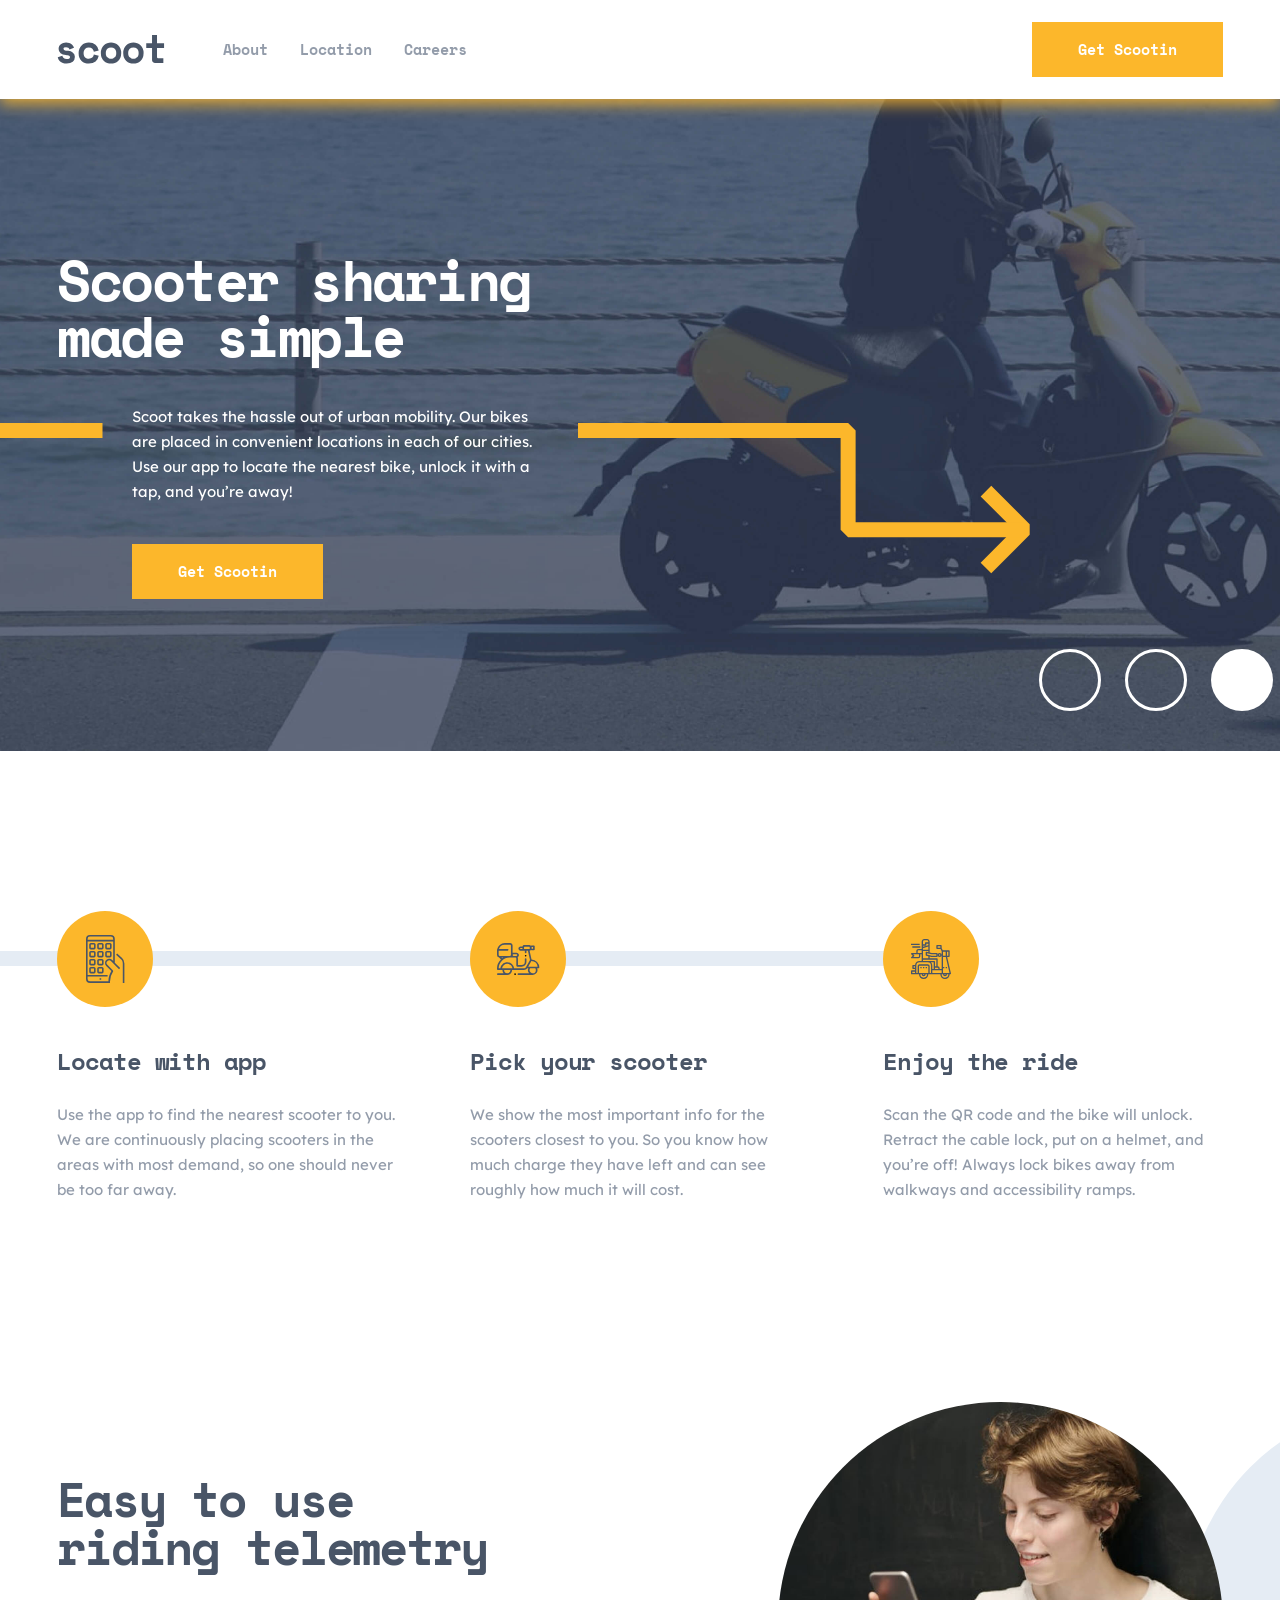
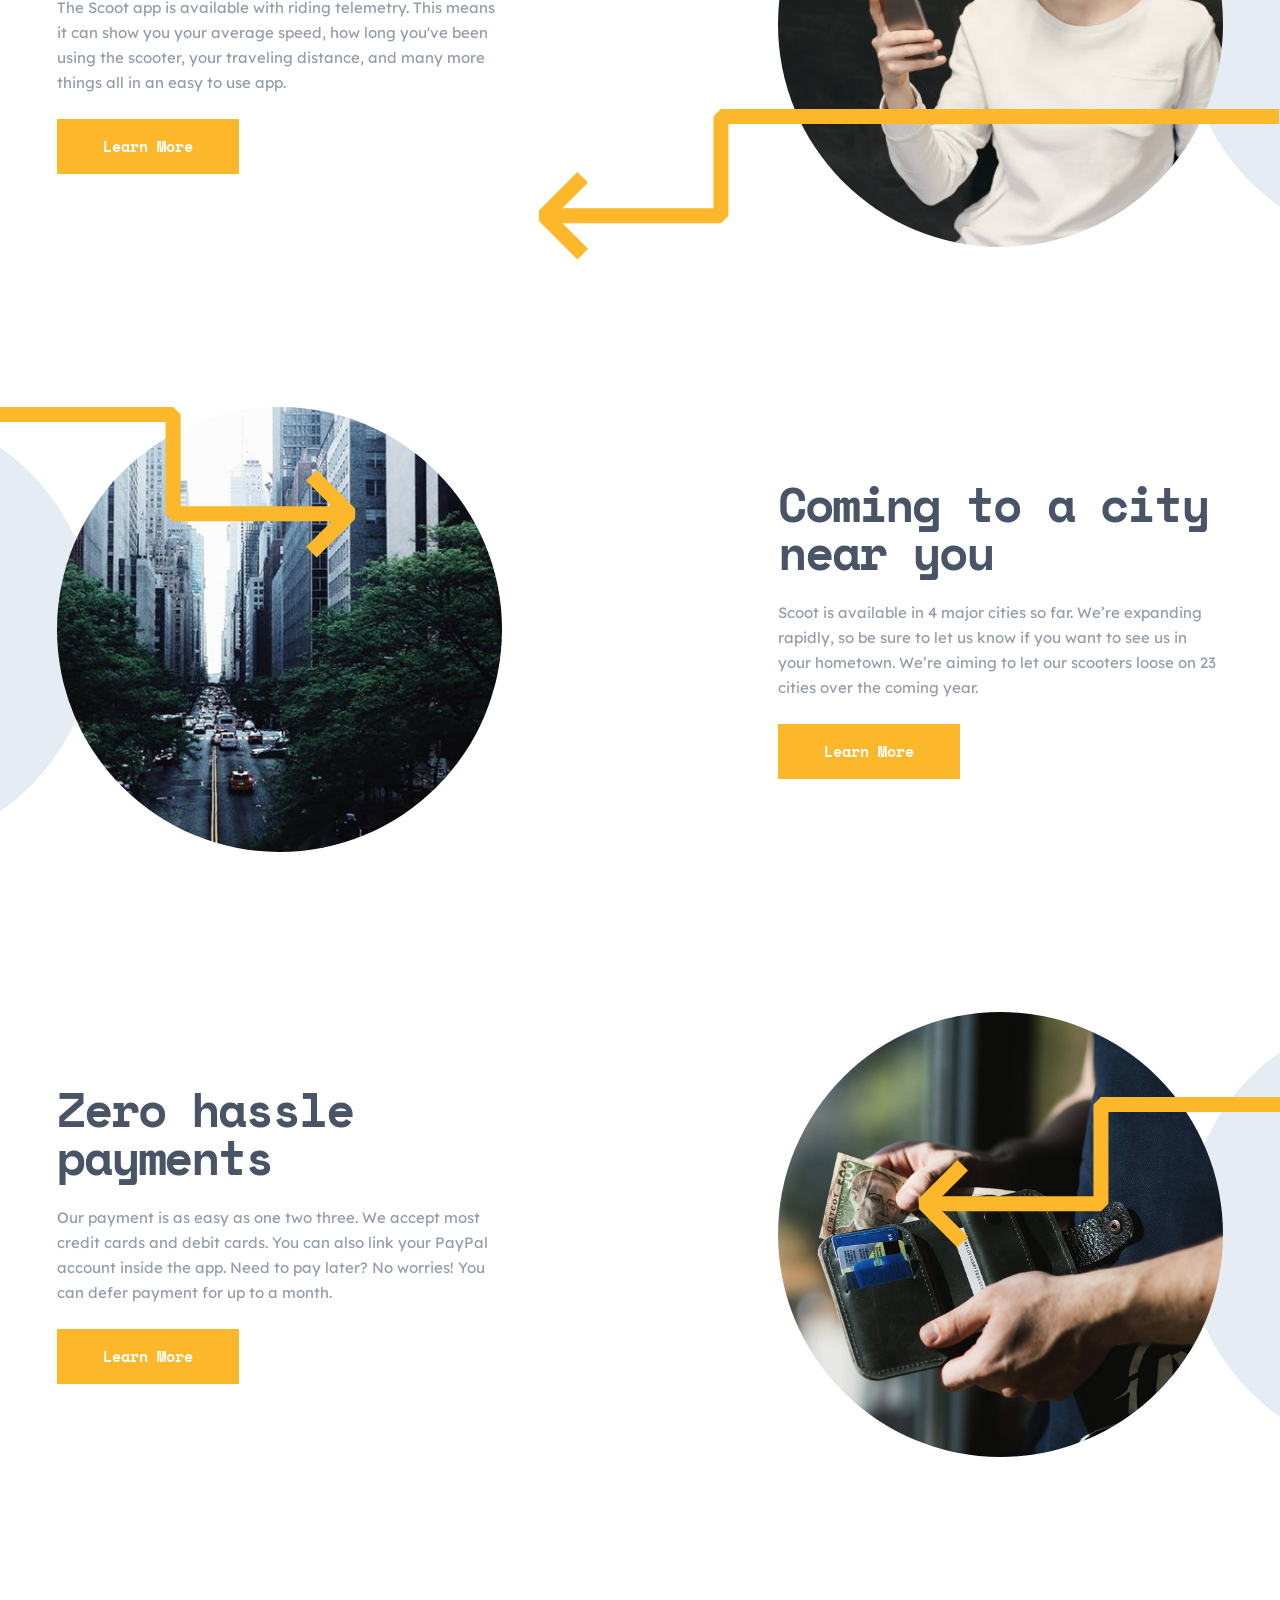
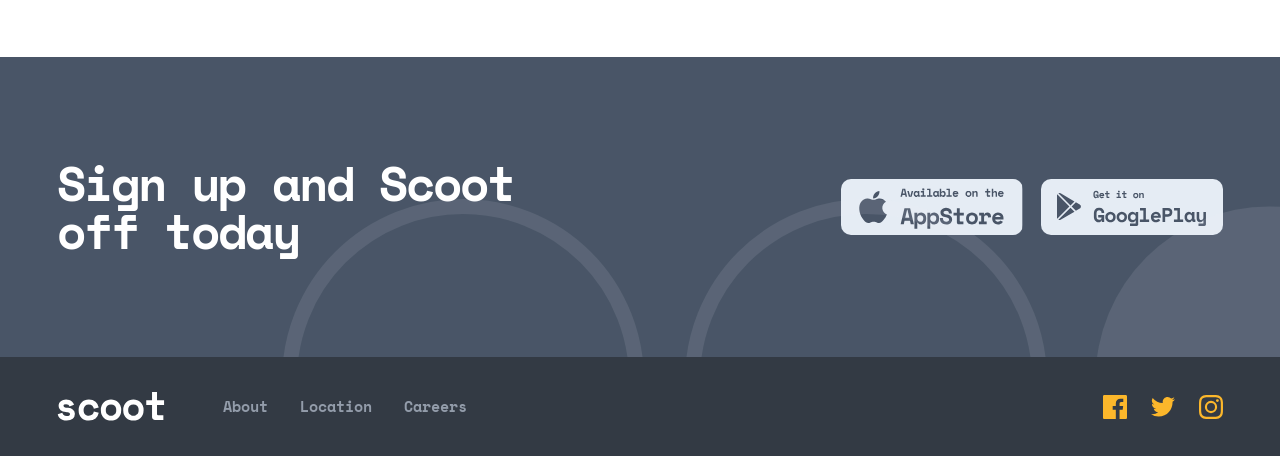
==== index.html @ 5d04edb1 "First commit" ====
<!doctype html>
<html lang="en">
  <head>
    <meta charset="UTF-8" />
    <meta name="viewport" content="width=device-width, initial-scale=1.0" />
    <!-- CSS -->
    <link rel="stylesheet" href="./css/main.css" />
    <title>Home-page</title>
  </head>
  <body>
    <header class="header">
      <div class="container header__container">
        <button class="header__test-button">
          <img
            class="header__test-button-image"
            src="./icons/open__burger.svg"
            alt="open__burger-icon"
          />
        </button>
        <div class="header__left-box">
          <a class="header__logo-link" href="#">
            <img
              class="header__logo-image"
              src="./icons/dark__logo.svg"
              alt="dark__logo"
            />
          </a>
          <ul class="header__list">
            <li class="header__lists">
              <a class="header__links" href="./about.html">
                <p class="header__texts">About</p>
              </a>
            </li>
            <li class="header__lists">
              <a class="header__links" href="./location.html">
                <p class="header__texts">Location</p>
              </a>
            </li>
            <li class="header__lists">
              <a class="header__links" href="./careers.html">
                <p class="header__texts">Careers</p>
              </a>
            </li>
          </ul>
        </div>
        <button class="header__button">Get Scootin</button>
        <div class="header__mb-button-box">
          <button class="header__mb-open-burger-button">
            <img
              class="header__mb-open-burger-icon"
              src="./icons/open__burger.svg"
              alt="open__burger-icon"
            />
          </button>
          <button class="header__mb-close-burger-button">
            <img
              class="header__mb-close-burger-icon"
              src="./icons/close__burger.svg"
              alt="close__burger-icon"
            />
          </button>
        </div>
      </div>
      <div class="header__mb-div">
        <nav class="header__mb-nav">
          <ul class="header__mb-list">
            <li class="header__mb-lists">
              <a class="header__mb-links" href="./about.html">
                <p class="header__mb-texts">About</p>
              </a>
            </li>
            <li class="header__mb-lists">
              <a class="header__mb-links" href="./location.html">
                <p class="header__mb-texts">Location</p>
              </a>
            </li>
            <li class="header__mb-lists">
              <a class="header__mb-links" href="./careers.html">
                <p class="header__mb-texts">Careers</p>
              </a>
            </li>
          </ul>
          <button class="header__mb-button">Get Scootin</button>
        </nav>
      </div>
    </header>
    <main>
      <section class="hero">
        <div class="container hero__container">
          <div class="hero__box">
            <h2 class="hero__title">Scooter sharing made simple</h2>
            <div class="hero__mini-box">
              <p class="hero__text">
                Scoot takes the hassle out of urban mobility. Our bikes are
                placed in convenient locations in each of our cities. Use our
                app to locate the nearest bike, unlock it with a tap, and you’re
                away!
              </p>
              <button class="hero__button">Get Scootin</button>
            </div>
          </div>
        </div>
      </section>
      <section class="category">
        <div class="container category__container">
          <div class="category__boxes">
            <img
              class="category__images"
              src="./icons/category__first-image.svg"
              alt="icons"
            />
            <div class="category__mini-boxes">
              <h4 class="category__titles">Locate with app</h4>
              <p class="category__texts">
                Use the app to find the nearest scooter to you. We are
                continuously placing scooters in the areas with most demand, so
                one should never be too far away.
              </p>
            </div>
          </div>
          <div class="category__boxes">
            <img
              class="category__images"
              src="./icons/category__second-image.svg"
              alt="icons"
            />
            <div class="category__mini-boxes">
              <h4 class="category__titles">Pick your scooter</h4>
              <p class="category__texts">
                We show the most important info for the scooters closest to you.
                So you know how much charge they have left and can see roughly
                how much it will cost.
              </p>
            </div>
          </div>
          <div class="category__boxes">
            <img
              class="category__images"
              src="./icons/category__third-image.svg"
              alt="icons"
            />
            <div class="category__mini-boxes">
              <h4 class="category__titles">Enjoy the ride</h4>
              <p class="category__texts">
                Scan the QR code and the bike will unlock. Retract the cable
                lock, put on a helmet, and you’re off! Always lock bikes away
                from walkways and accessibility ramps.
              </p>
            </div>
          </div>
        </div>
      </section>
      <section class="easy">
        <div class="container easy__container">
          <div class="easy__left-box">
            <h2 class="easy__title">Easy to use riding telemetry</h2>
            <p class="easy__text">
              The Scoot app is available with riding telemetry. This means it
              can show you your average speed, how long you've been using the
              scooter, your traveling distance, and many more things all in an
              easy to use app.
            </p>
            <button class="easy__button">Learn More</button>
          </div>
          <img class="easy__image" src="./images/easy__image.jpg" alt="guy" />
        </div>
      </section>
      <section class="city">
        <div class="container city__container">
          <img class="city__image" src="./images/city__image.jpg" alt="city" />
          <div class="city__right-box">
            <h2 class="city__title">Coming to a city near you</h2>
            <p class="city__text">
              Scoot is available in 4 major cities so far. We’re expanding
              rapidly, so be sure to let us know if you want to see us in your
              hometown. We’re aiming to let our scooters loose on 23 cities over
              the coming year.
            </p>
            <button class="city__button">Learn More</button>
          </div>
        </div>
      </section>
      <section class="zero">
        <div class="container zero__container">
          <div class="zero__left-box">
            <h2 class="zero__title">Zero hassle payments</h2>
            <p class="zero__text">
              Our payment is as easy as one two three. We accept most credit
              cards and debit cards. You can also link your PayPal account
              inside the app. Need to pay later? No worries! You can defer
              payment for up to a month.
            </p>
            <button class="zero__button">Learn More</button>
          </div>
          <img
            class="zero__image"
            src="./images/zero__image.jpg"
            alt="wallet"
          />
        </div>
      </section>
      <section class="sign">
        <div class="container sign__container">
          <h2 class="sign__title">Sign up and Scoot off today</h2>
          <div class="sign__box">
            <a
              class="sign__links"
              href="https://www.apple.com/app-store/"
              target="_blank"
              rel="noopener noreferrer"
            >
              <img
                class="sign__links-icons"
                src="./icons/appstore__icon.svg"
                alt="appstore"
              />
            </a>
            <a
              class="sign__links"
              href="https://play.google.com/store/games?hl=en"
              target="_blank"
              rel="noopener noreferrer"
            >
              <img
                class="sign__links-icons"
                src="./icons/googleplay__icon.svg"
                alt="googleplay"
              />
            </a>
          </div>
        </div>
      </section>
      <footer class="footer">
        <div class="container footer__container">
          <div class="footer__left-box">
            <a class="footer__logo-link" href="#">
              <img
                class="footer__logo-image"
                src="./icons/white__logo.svg"
                alt="white__logo"
              />
            </a>
            <ul class="footer__list">
              <li class="footer__lists">
                <a class="footer__links" href="./about.html">
                  <p class="footer__links-texts">About</p>
                </a>
              </li>
              <li class="footer__lists">
                <a class="footer__links" href="./location.html">
                  <p class="footer__links-texts">Location</p>
                </a>
              </li>
              <li class="footer__lists">
                <a class="footer__links" href="./careers.html">
                  <p class="footer__links-texts">Careers</p>
                </a>
              </li>
            </ul>
          </div>
          <div class="footer__icon-boxes">
            <a
              class="footer__link-icons"
              href="http://"
              target="_blank"
              rel="noopener noreferrer"
            >
              <img
                class="footer__icons"
                src="./icons/facebook.svg"
                alt="facebook"
              />
            </a>
            <a
              class="footer__link-icons"
              href="http://"
              target="_blank"
              rel="noopener noreferrer"
            >
              <img
                class="footer__icons"
                src="./icons/twitter.svg"
                alt="twitter"
              />
            </a>
            <a
              class="footer__link-icons"
              href="http://"
              target="_blank"
              rel="noopener noreferrer"
            >
              <img
                class="footer__icons"
                src="./icons/instagram.svg"
                alt="instagram"
              />
            </a>
          </div>
        </div>
      </footer>
    </main>
    <script src="./main.js"></script>
  </body>
</html>
---- css/main.css ----
.container {
  width: 100%;
  max-width: 1266px;
  padding: 0 50px;
  margin: 0 auto;
}
.header {
  box-shadow: rgba(252, 182, 43, 0.854) 0px 5px 15px;
  z-index: 1111;
  top: 0;
  position: fixed;
  width: 100%;
  background-color: #fff;
}
.header__container {
  padding-top: 22px;
  padding-bottom: 22px;
  display: flex;
  flex-direction: row;
  justify-content: space-between;
  align-items: center;
}
.header__test-button {
  opacity: 0;
  border: none;
  outline: none;
  background: none;
  display: none;
}
.header__test-button-image {
  -o-object-fit: cover;
  object-fit: cover;
  width: 17px;
  height: 17px;
}
.header__left-box {
  display: flex;
  flex-direction: row;
  justify-content: center;
  align-items: center;
  gap: 58.18px;
}
.header__logo-link {
  transition: 200ms ease all;
}
.header__logo-link:active {
  transition: 200ms ease all;
  opacity: 0.5;
}
.header__logo-image {
  width: 107.82px;
  height: 28.56px;
}
.header__list {
  display: flex;
  flex-direction: row;
  justify-content: center;
  align-items: center;
  gap: 32px;
}
.header__texts {
  font-family: "Space Mono";
  font-weight: bold;
  font-size: 15px;
  line-height: 25px;
  letter-spacing: 0px;
  color: #939caa;
}
.header__button {
  padding: 14px 45px;
  background-color: #fcb72b;
  color: #fff;
  font-family: "Space Mono";
  font-weight: bold;
  font-size: 15px;
  line-height: 25px;
  border: 1px solid #fcb72b;
  letter-spacing: 0px;
  cursor: pointer;
  display: flex;
  flex-direction: row;
  justify-content: center;
  align-items: center;
  transition: 100ms ease all;
}
.header__button:active {
  transition: 100ms ease all;
  color: #fcb72b;
  background-color: inherit;
}
.header__mb-button-box {
  display: none !important;
  display: flex;
  flex-direction: row;
  justify-content: center;
  align-items: center;
}
.header__mb-open-burger-button {
  border: none;
  outline: none;
  background: none;
  display: none;
  width: 17px;
  height: 17px;
}
.header__mb-open-burger-icon {
  -o-object-fit: cover;
  object-fit: cover;
  width: 17px;
  height: 17px;
}
.header__mb-close-burger-button {
  border: none;
  outline: none;
  background: none;
  display: none;
  width: 17px;
  height: 17px;
}
.header__mb-close-burger-icon {
  -o-object-fit: cover;
  object-fit: cover;
  width: 17px;
  height: 17px;
}
.header__mb-div {
  display: none;
  transition: 450ms ease all;
  z-index: -1;
  width: 100%;
  height: 100dvh;
  top: 68px;
  position: fixed;
  transform: translateX(-100%);
  backdrop-filter: blur(5px);
  background-color: rgba(0, 0, 0, 0.5);
}
.header__mb-div.active {
  transform: translateX(0%);
  transition: 450ms ease all;
}
.header__mb-nav {
  display: flex;
  flex-direction: column;
  justify-content: space-between;
  align-items: start;
  width: 80%;
  height: 100dvh;
  background-color: #333a44;
  padding: 64px 32px 102px 32px;
}
.header__mb-list {
  display: flex;
  flex-direction: column;
  justify-content: start;
  align-items: start;
  gap: 24px;
}
.header__mb-lists {
  display: flex;
  flex-direction: column;
  justify-content: start;
  align-items: start;
  gap: 24px;
}
.header__mb-texts {
  font-family: "Space Mono";
  font-weight: bold;
  font-size: 18px;
  line-height: 25px;
  letter-spacing: 0px;
  color: #fff;
}
.header__mb-button {
  padding: 14px 45px;
  background-color: #fcb72b;
  color: #fff;
  font-family: "Space Mono";
  font-weight: bold;
  font-size: 15px;
  line-height: 25px;
  border: 1px solid #fcb72b;
  letter-spacing: 0px;
  cursor: pointer;
  display: flex;
  flex-direction: row;
  justify-content: center;
  align-items: center;
  transition: 100ms ease all;
}
.header__mb-button:active {
  transition: 100ms ease all;
  color: #fcb72b;
  background-color: inherit;
}
@media (max-width: 1024px) {
  .header {
    box-shadow: rgba(252, 182, 43, 0.854) 0px 5px 15px;
    z-index: 1111;
    top: 0;
    position: fixed;
    width: 100%;
    background-color: #fff;
  }
  .header__container {
    padding-top: 22px;
    padding-bottom: 22px;
    padding-left: 40px;
    padding-right: 40px;
    display: flex;
    flex-direction: row;
    justify-content: space-between;
    align-items: center;
  }
  .header__test-button {
    opacity: 0;
    border: none;
    outline: none;
    background: none;
    display: none;
  }
  .header__test-button-image {
    -o-object-fit: cover;
    object-fit: cover;
    width: 17px;
    height: 17px;
  }
  .header__left-box {
    display: flex;
    flex-direction: row;
    justify-content: center;
    align-items: center;
    gap: 58.18px;
  }
  .header__logo-link {
    transition: 200ms ease all;
  }
  .header__logo-link:active {
    transition: 200ms ease all;
    opacity: 0.5;
  }
  .header__logo-image {
    width: 107.82px;
    height: 28.56px;
  }
  .header__list {
    display: flex;
    flex-direction: row;
    justify-content: center;
    align-items: center;
    gap: 32px;
  }
  .header__texts {
    font-family: "Space Mono";
  }
  .header__button {
    padding: 14px 45px;
    background-color: #fcb72b;
    color: #fff;
    font-family: "Space Mono";
    font-weight: bold;
    font-size: 15px;
    line-height: 25px;
    border: 1px solid #fcb72b;
    letter-spacing: 0px;
    cursor: pointer;
    display: flex;
    flex-direction: row;
    justify-content: center;
    align-items: center;
    transition: 100ms ease all;
  }
  .header__button:active {
    transition: 100ms ease all;
    color: #fcb72b;
    background-color: inherit;
  }
  .header__mb-button-box {
    display: none !important;
    display: flex;
    flex-direction: row;
    justify-content: center;
    align-items: center;
  }
  .header__mb-open-burger-button {
    border: none;
    outline: none;
    background: none;
    display: none;
    width: 17px;
    height: 17px;
  }
  .header__mb-open-burger-icon {
    -o-object-fit: cover;
    object-fit: cover;
    width: 17px;
    height: 17px;
  }
  .header__mb-close-burger-button {
    border: none;
    outline: none;
    background: none;
    display: none;
    width: 17px;
    height: 17px;
  }
  .header__mb-close-burger-icon {
    -o-object-fit: cover;
    object-fit: cover;
    width: 17px;
    height: 17px;
  }
  .header__mb-div {
    display: none;
    transition: 450ms ease all;
    z-index: -1;
    width: 100%;
    height: 100dvh;
    top: 68px;
    position: fixed;
    transform: translateX(-100%);
    backdrop-filter: blur(5px);
    background-color: rgba(0, 0, 0, 0.5);
  }
  .header__mb-div.active {
    transform: translateX(0%);
    transition: 450ms ease all;
  }
  .header__mb-nav {
    display: flex;
    flex-direction: column;
    justify-content: space-between;
    align-items: start;
    width: 80%;
    height: 100dvh;
    background-color: #333a44;
    padding: 64px 32px 102px 32px;
  }
  .header__mb-list {
    display: flex;
    flex-direction: column;
    justify-content: start;
    align-items: start;
    gap: 24px;
  }
  .header__mb-lists {
    display: flex;
    flex-direction: column;
    justify-content: start;
    align-items: start;
    gap: 24px;
  }
  .header__mb-texts {
    font-family: "Space Mono";
    font-weight: bold;
    font-size: 18px;
    line-height: 25px;
    letter-spacing: 0px;
    color: #fff;
  }
  .header__mb-button {
    padding: 14px 45px;
    background-color: #fcb72b;
    color: #fff;
    font-family: "Space Mono";
    font-weight: bold;
    font-size: 15px;
    line-height: 25px;
    border: 1px solid #fcb72b;
    letter-spacing: 0px;
    cursor: pointer;
    display: flex;
    flex-direction: row;
    justify-content: center;
    align-items: center;
    transition: 100ms ease all;
  }
  .header__mb-button:active {
    transition: 100ms ease all;
    color: #fcb72b;
    background-color: inherit;
  }
}
@media (max-width: 767px) {
  .header {
    box-shadow: rgba(252, 182, 43, 0.854) 0px 5px 15px;
    z-index: 1111;
    top: 0;
    position: fixed;
    width: 100%;
    background-color: #fff;
  }
  .header__container {
    padding-top: 22px;
    padding-bottom: 22px;
    padding-left: 32px;
    padding-right: 32px;
    display: flex;
    flex-direction: row-reverse;
    justify-content: space-between;
    align-items: center;
  }
  .header__test-button {
    opacity: 0;
    border: none;
    outline: none;
    background: none;
    display: block;
  }
  .header__test-button-image {
    -o-object-fit: cover;
    object-fit: cover;
    width: 17px;
    height: 17px;
  }
  .header__logo-link {
    transition: 200ms ease all;
  }
  .header__logo-link:active {
    transition: 200ms ease all;
    opacity: 0.5;
  }
  .header__logo-image {
    width: 75.5px;
    height: 20px;
  }
  .header__list {
    display: none;
  }
  .header__lists {
    display: none;
  }
  .header__links {
    display: none;
  }
  .header__texts {
    display: none;
    font-family: "Space Mono";
  }
  .header__button {
    display: none !important;
    padding: 14px 45px;
    background-color: #fcb72b;
    color: #fff;
    font-family: "Space Mono";
    font-weight: bold;
    font-size: 15px;
    line-height: 25px;
    border: 1px solid #fcb72b;
    letter-spacing: 0px;
    cursor: pointer;
    display: flex;
    flex-direction: row;
    justify-content: center;
    align-items: center;
    transition: 100ms ease all;
  }
  .header__button:active {
    transition: 100ms ease all;
    color: #fcb72b;
    background-color: inherit;
  }
  .header__mb-button-box {
    display: block !important;
    display: flex;
    flex-direction: row;
    justify-content: center;
    align-items: center;
  }
  .header__mb-open-burger-button {
    border: none;
    outline: none;
    background: none;
    display: block;
    width: 17px;
    height: 17px;
  }
  .header__mb-open-burger-icon {
    -o-object-fit: cover;
    object-fit: cover;
    width: 17px;
    height: 17px;
  }
  .header__mb-close-burger-button {
    border: none;
    outline: none;
    background: none;
    display: none;
    width: 17px;
    height: 17px;
  }
  .header__mb-close-burger-icon {
    -o-object-fit: cover;
    object-fit: cover;
    width: 17px;
    height: 17px;
  }
  .header__mb-div {
    display: block;
    transition: 450ms ease all;
    z-index: -1;
    width: 100%;
    height: 100dvh;
    top: 68px;
    position: fixed;
    transform: translateX(-100%);
    backdrop-filter: blur(5px);
    background-color: rgba(0, 0, 0, 0.5);
  }
  .header__mb-div.active {
    transform: translateX(0%);
    transition: 450ms ease all;
  }
  .header__mb-nav {
    display: flex;
    flex-direction: column;
    justify-content: space-between;
    align-items: start;
    width: 80%;
    height: 100dvh;
    background-color: #333a44;
    padding: 64px 32px 102px 32px;
  }
  .header__mb-list {
    display: flex;
    flex-direction: column;
    justify-content: start;
    align-items: start;
    gap: 24px;
  }
  .header__mb-lists {
    display: flex;
    flex-direction: column;
    justify-content: start;
    align-items: start;
    gap: 24px;
  }
  .header__mb-texts {
    font-family: "Space Mono";
    font-weight: bold;
    font-size: 18px;
    line-height: 25px;
    letter-spacing: 0px;
    color: #fff;
  }
  .header__mb-button {
    display: block;
    padding: 14px 45px;
    background-color: #fcb72b;
    color: #fff;
    font-family: "Space Mono";
    font-weight: bold;
    font-size: 15px;
    line-height: 25px;
    border: 1px solid #fcb72b;
    letter-spacing: 0px;
    cursor: pointer;
    display: flex;
    flex-direction: row;
    justify-content: center;
    align-items: center;
    transition: 100ms ease all;
  }
  .header__mb-button:active {
    transition: 100ms ease all;
    color: #fcb72b;
    background-color: inherit;
  }
}
.hero {
  margin-top: 99px;
  width: 100%;
  background-image: url("../../images/hero__background-image.jpg");
  background-position: top right;
  background-repeat: no-repeat;
  background-size: cover;
  position: relative;
  z-index: 2;
}
.hero::after {
  z-index: -1;
  position: absolute;
  content: "";
  display: inline-block;
  bottom: 313px;
  left: -100px;
  width: 203px;
  height: 15px;
  background-image: url("../../icons/hero__path.svg");
  background-repeat: no-repeat;
  background-size: cover;
}
.hero::before {
  z-index: -1;
  position: absolute;
  content: "";
  display: inline-block;
  bottom: 177px;
  right: 250px;
  width: 452px;
  height: 151px;
  background-image: url("../../icons/hero__vector.svg");
  background-repeat: no-repeat;
  background-size: cover;
}
.hero__container {
  padding-top: 153px;
  padding-bottom: 152px;
  display: flex;
  flex-direction: column;
  justify-content: center;
  align-items: start;
  position: relative;
}
.hero__container::after {
  z-index: -1;
  position: absolute;
  content: "";
  display: inline-block;
  bottom: 40.05px;
  right: 0;
  width: 234px;
  height: 62px;
  background-image: url("../../icons/hero__circles.svg");
  background-repeat: no-repeat;
  background-size: cover;
}
.hero__box {
  width: 480px;
  display: flex;
  flex-direction: column;
  justify-content: center;
  align-items: end;
  gap: 40px;
}
.hero__title {
  width: 480px;
  text-align: start;
  font-family: "Space Mono";
  font-weight: bold;
  font-size: 56px;
  line-height: 56px;
  letter-spacing: -2.5px;
  color: #fff;
}
.hero__mini-box {
  display: flex;
  flex-direction: column;
  justify-content: center;
  align-items: start;
  gap: 40px;
}
.hero__text {
  width: 405px;
  text-align: start;
  font-family: "Lexend Deca";
  font-weight: 400;
  font-size: 15px;
  line-height: 25px;
  letter-spacing: 0px;
  color: #fff;
}
.hero__button {
  padding: 14px 45px;
  background-color: #fcb72b;
  color: #fff;
  font-family: "Space Mono";
  font-weight: bold;
  font-size: 15px;
  line-height: 25px;
  border: 1px solid #fcb72b;
  letter-spacing: 0px;
  cursor: pointer;
  display: flex;
  flex-direction: row;
  justify-content: center;
  align-items: center;
  transition: 100ms ease all;
}
.hero__button:active {
  transition: 100ms ease all;
  color: #fcb72b;
  background-color: inherit;
}
@media (max-width: 1240px) {
  .hero {
    margin-top: 99px;
    width: 100%;
    background-image: url("../../images/hero__background-image.jpg");
    background-position: top right;
    background-repeat: no-repeat;
    background-size: cover;
    position: relative;
    z-index: 2;
  }
  .hero::after {
    z-index: -1;
    position: absolute;
    content: "";
    display: inline-block;
    bottom: 313px;
    left: -100px;
    width: 203px;
    height: 15px;
    background-image: url("../../icons/hero__path.svg");
    background-repeat: no-repeat;
    background-size: cover;
  }
  .hero::before {
    z-index: -1;
    position: absolute;
    content: "";
    display: inline-block;
    bottom: 177px;
    right: 150px;
    width: 452px;
    height: 151px;
    background-image: url("../../icons/hero__vector.svg");
    background-repeat: no-repeat;
    background-size: cover;
  }
  .hero__container {
    padding-top: 153px;
    padding-bottom: 152px;
    display: flex;
    flex-direction: column;
    justify-content: center;
    align-items: start;
    position: relative;
  }
  .hero__container::after {
    z-index: -1;
    position: absolute;
    content: "";
    display: inline-block;
    bottom: 40.05px;
    right: 0;
    width: 234px;
    height: 62px;
    background-image: url("../../icons/hero__circles.svg");
    background-repeat: no-repeat;
    background-size: cover;
  }
  .hero__box {
    width: 480px;
    display: flex;
    flex-direction: column;
    justify-content: center;
    align-items: end;
    gap: 40px;
  }
  .hero__title {
    width: 480px;
    text-align: start;
    font-family: "Space Mono";
    font-weight: bold;
    font-size: 56px;
    line-height: 56px;
    letter-spacing: -2.5px;
    color: #fff;
  }
  .hero__mini-box {
    display: flex;
    flex-direction: column;
    justify-content: center;
    align-items: start;
    gap: 40px;
  }
  .hero__text {
    width: 405px;
    text-align: start;
    font-family: "Lexend Deca";
    font-weight: 400;
    font-size: 15px;
    line-height: 25px;
    letter-spacing: 0px;
    color: #fff;
  }
  .hero__button {
    padding: 14px 45px;
    background-color: #fcb72b;
    color: #fff;
    font-family: "Space Mono";
    font-weight: bold;
    font-size: 15px;
    line-height: 25px;
    border: 1px solid #fcb72b;
    letter-spacing: 0px;
    cursor: pointer;
    display: flex;
    flex-direction: row;
    justify-content: center;
    align-items: center;
    transition: 100ms ease all;
  }
  .hero__button:active {
    transition: 100ms ease all;
    color: #fcb72b;
    background-color: inherit;
  }
}
@media (max-width: 1140px) {
  .hero {
    margin-top: 99px;
    width: 100%;
    background-image: url("../../images/hero__background-image.jpg");
    background-position: top right;
    background-repeat: no-repeat;
    background-size: cover;
    position: relative;
    z-index: 2;
  }
  .hero::after {
    z-index: -1;
    position: absolute;
    content: "";
    display: inline-block;
    bottom: 313px;
    left: -100px;
    width: 203px;
    height: 15px;
    background-image: url("../../icons/hero__path.svg");
    background-repeat: no-repeat;
    background-size: cover;
  }
  .hero::before {
    z-index: -1;
    position: absolute;
    content: "";
    display: inline-block;
    bottom: 177px;
    right: 50px;
    width: 452px;
    height: 151px;
    background-image: url("../../icons/hero__vector.svg");
    background-repeat: no-repeat;
    background-size: cover;
  }
  .hero__container {
    padding-top: 153px;
    padding-bottom: 152px;
    display: flex;
    flex-direction: column;
    justify-content: center;
    align-items: start;
    position: relative;
  }
  .hero__container::after {
    z-index: -1;
    position: absolute;
    content: "";
    display: inline-block;
    bottom: 40.05px;
    right: 0;
    width: 234px;
    height: 62px;
    background-image: url("../../icons/hero__circles.svg");
    background-repeat: no-repeat;
    background-size: cover;
  }
  .hero__box {
    width: 480px;
    display: flex;
    flex-direction: column;
    justify-content: center;
    align-items: end;
    gap: 40px;
  }
  .hero__title {
    width: 480px;
    text-align: start;
    font-family: "Space Mono";
    font-weight: bold;
    font-size: 56px;
    line-height: 56px;
    letter-spacing: -2.5px;
    color: #fff;
  }
  .hero__mini-box {
    display: flex;
    flex-direction: column;
    justify-content: center;
    align-items: start;
    gap: 40px;
  }
  .hero__text {
    width: 405px;
    text-align: start;
    font-family: "Lexend Deca";
    font-weight: 400;
    font-size: 15px;
    line-height: 25px;
    letter-spacing: 0px;
    color: #fff;
  }
  .hero__button {
    padding: 14px 45px;
    background-color: #fcb72b;
    color: #fff;
    font-family: "Space Mono";
    font-weight: bold;
    font-size: 15px;
    line-height: 25px;
    border: 1px solid #fcb72b;
    letter-spacing: 0px;
    cursor: pointer;
    display: flex;
    flex-direction: row;
    justify-content: center;
    align-items: center;
    transition: 100ms ease all;
  }
  .hero__button:active {
    transition: 100ms ease all;
    color: #fcb72b;
    background-color: inherit;
  }
}
@media (max-width: 1024px) {
  .hero {
    margin-top: 99px;
    width: 100%;
    background-image: url("../../images/hero__tb-background-image.jpg");
    background-position: top right;
    background-repeat: no-repeat;
    background-size: cover;
    position: relative;
  }
  .hero::after {
    position: absolute;
    content: "";
    display: inline-block;
    bottom: 39px;
    left: 0;
    width: 325px;
    height: 151px;
    background-image: url("../../icons/hero__tb-vector.svg");
    background-repeat: no-repeat;
    background-size: cover;
  }
  .hero::before {
    position: absolute;
    content: "";
    display: none;
    bottom: 0px;
    right: 0;
    width: 452px;
    height: 151px;
    background-image: url("../../icons/hero__vector.svg");
    background-repeat: no-repeat;
    background-size: cover;
  }
  .hero__container {
    padding-top: 137px;
    padding-bottom: 217px;
    padding-left: 40px;
    padding-right: 40px;
    display: flex;
    flex-direction: column;
    justify-content: center;
    align-items: center;
    position: relative;
  }
  .hero__container::after {
    z-index: -1;
    position: absolute;
    content: "";
    display: none;
    bottom: 40.05px;
    right: 0;
    width: 234px;
    height: 62px;
    background-image: url("../../icons/hero__circles.svg");
    background-repeat: no-repeat;
    background-size: cover;
  }
  .hero__box {
    width: auto;
    display: flex;
    flex-direction: column;
    justify-content: center;
    align-items: center;
    gap: 24px;
  }
  .hero__title {
    width: 573px;
    text-align: center;
    font-family: "Space Mono";
    font-weight: bold;
    font-size: 56px;
    line-height: 56px;
    letter-spacing: -2.5px;
    color: #fff;
  }
  .hero__mini-box {
    display: flex;
    flex-direction: column;
    justify-content: center;
    align-items: center;
    gap: 32px;
  }
  .hero__text {
    width: 573px;
    text-align: center;
    font-family: "Lexend Deca";
    font-weight: 400;
    font-size: 15px;
    line-height: 25px;
    letter-spacing: 0px;
    color: #fff;
  }
  .hero__button {
    padding: 14px 45px;
    background-color: #fcb72b;
    color: #fff;
    font-family: "Space Mono";
    font-weight: bold;
    font-size: 15px;
    line-height: 25px;
    border: 1px solid #fcb72b;
    letter-spacing: 0px;
    cursor: pointer;
    display: flex;
    flex-direction: row;
    justify-content: center;
    align-items: center;
    transition: 100ms ease all;
  }
  .hero__button:active {
    transition: 100ms ease all;
    color: #fcb72b;
    background-color: inherit;
  }
}
@media (max-width: 767px) {
  .hero {
    margin-top: 68px;
    width: 100%;
    background-image: url("../../images/hero__mb-background-image.jpg");
    background-position: top right;
    background-repeat: no-repeat;
    background-size: cover;
    position: relative;
  }
  .hero::after {
    position: absolute;
    content: "";
    display: inline-block;
    bottom: 34.56px;
    left: 0;
    width: 140px;
    height: 151px;
    background-image: url("../../icons/hero__mb-vector.svg");
    background-repeat: no-repeat;
    background-size: cover;
  }
  .hero__container {
    padding-top: 115px;
    padding-bottom: 179px;
    padding-left: 32px;
    padding-right: 32px;
    display: flex;
    flex-direction: column;
    justify-content: center;
    align-items: center;
  }
  .hero__box {
    width: auto;
    display: flex;
    flex-direction: column;
    justify-content: center;
    align-items: center;
    gap: 24px;
  }
  .hero__title {
    width: 311px;
    text-align: center;
    font-family: "Space Mono";
    font-weight: bold;
    font-size: 40px;
    line-height: 40px;
    letter-spacing: -1.79px;
    color: #fff;
  }
  .hero__mini-box {
    display: flex;
    flex-direction: column;
    justify-content: center;
    align-items: center;
    gap: 34px;
  }
  .hero__text {
    width: 100%;
    text-align: center;
    font-family: "Lexend Deca";
    font-weight: 400;
    font-size: 15px;
    line-height: 25px;
    letter-spacing: 0px;
    color: #fff;
  }
  .hero__button {
    padding: 14px 45px;
    background-color: #fcb72b;
    color: #fff;
    font-family: "Space Mono";
    font-weight: bold;
    font-size: 15px;
    line-height: 25px;
    border: 1px solid #fcb72b;
    letter-spacing: 0px;
    cursor: pointer;
    display: flex;
    flex-direction: row;
    justify-content: center;
    align-items: center;
    transition: 100ms ease all;
  }
  .hero__button:active {
    transition: 100ms ease all;
    color: #fcb72b;
    background-color: inherit;
  }
}
.category {
  z-index: 2;
  padding-top: 160px;
  position: relative;
}
.category::after {
  z-index: -1;
  position: absolute;
  content: "";
  display: inline-block;
  top: 200px;
  left: 0;
  width: 973px;
  height: 15px;
  background-image: url("../../icons/category__path.svg");
  background-repeat: no-repeat;
  background-size: cover;
}
.category__container {
  width: 100%;
  display: flex;
  flex-direction: row;
  justify-content: space-between;
  align-items: start;
  gap: 0px;
}
.category__boxes {
  display: flex;
  flex-direction: column;
  justify-content: center;
  align-items: start;
  gap: 40px;
}
.category__images {
  -o-object-fit: cover;
  object-fit: cover;
  width: 96px;
  height: 96px;
}
.category__mini-boxes {
  display: flex;
  flex-direction: column;
  justify-content: center;
  align-items: start;
  gap: 27px;
}
.category__titles {
  text-align: start;
  font-weight: bold;
  font-size: 24px;
  line-height: 28px;
  letter-spacing: -1.07px;
  font-family: "Space Mono";
  color: #495567;
}
.category__texts {
  width: 340px;
  text-align: start;
  font-family: "Lexend Deca";
  font-size: 15px;
  line-height: 25px;
  letter-spacing: 0px;
  font-weight: 400;
  color: #939caa;
}
@media (max-width: 1200px) {
  .category {
    z-index: 2;
    padding-top: 122px;
    position: relative;
  }
  .category::after {
    z-index: -1;
    position: absolute;
    content: "";
    display: inline-block;
    top: 0;
    left: 243px;
    width: 15px;
    height: 512px;
    background-image: url("../../icons/category__tb-path.svg");
    background-repeat: no-repeat;
    background-size: cover;
  }
  .category__container {
    display: flex;
    flex-direction: column;
    justify-content: center;
    align-items: center;
    gap: 40px;
  }
  .category__boxes {
    width: 100%;
    display: flex;
    flex-direction: row;
    justify-content: space-around;
    align-items: start;
    gap: 0px;
  }
  .category__images {
    -o-object-fit: cover;
    object-fit: cover;
    width: 96px;
    height: 96px;
  }
  .category__mini-boxes {
    display: flex;
    flex-direction: column;
    justify-content: center;
    align-items: start;
    gap: 27px;
  }
  .category__titles {
    text-align: start;
    font-weight: bold;
    font-size: 24px;
    line-height: 28px;
    letter-spacing: -1.07px;
    font-family: "Space Mono";
    color: #495567;
  }
  .category__texts {
    width: 398px;
    text-align: start;
    font-family: "Lexend Deca";
    font-size: 15px;
    line-height: 25px;
    letter-spacing: 0px;
    font-weight: 400;
    color: #939caa;
  }
}
@media (max-width: 1024px) {
  .category {
    z-index: 2;
    padding-top: 122px;
    position: relative;
  }
  .category::after {
    z-index: -1;
    position: absolute;
    content: "";
    display: inline-block;
    top: 0;
    left: 195px;
    width: 15px;
    height: 512px;
    background-image: url("../../icons/category__tb-path.svg");
    background-repeat: no-repeat;
    background-size: cover;
  }
  .category__container {
    padding-left: 40px;
    padding-right: 40px;
    display: flex;
    flex-direction: column;
    justify-content: center;
    align-items: center;
    gap: 40px;
  }
  .category__boxes {
    width: 100%;
    display: flex;
    flex-direction: row;
    justify-content: space-around;
    align-items: start;
    gap: 0px;
  }
  .category__images {
    -o-object-fit: cover;
    object-fit: cover;
    width: 96px;
    height: 96px;
  }
  .category__mini-boxes {
    display: flex;
    flex-direction: column;
    justify-content: center;
    align-items: start;
    gap: 27px;
  }
  .category__titles {
    text-align: start;
    font-weight: bold;
    font-size: 24px;
    line-height: 28px;
    letter-spacing: -1.07px;
    font-family: "Space Mono";
    color: #495567;
  }
  .category__texts {
    width: 398px;
    text-align: start;
    font-family: "Lexend Deca";
    font-size: 15px;
    line-height: 25px;
    letter-spacing: 0px;
    font-weight: 400;
    color: #939caa;
  }
}
@media (max-width: 820px) {
  .category {
    z-index: 2;
    padding-top: 122px;
    position: relative;
  }
  .category::after {
    z-index: -1;
    position: absolute;
    content: "";
    display: inline-block;
    top: 0;
    left: 143px;
    width: 15px;
    height: 512px;
    background-image: url("../../icons/category__tb-path.svg");
    background-repeat: no-repeat;
    background-size: cover;
  }
  .category__container {
    padding-left: 40px;
    padding-right: 40px;
    display: flex;
    flex-direction: column;
    justify-content: center;
    align-items: center;
    gap: 40px;
  }
  .category__boxes {
    width: 100%;
    display: flex;
    flex-direction: row;
    justify-content: space-around;
    align-items: start;
    gap: 0px;
  }
  .category__images {
    -o-object-fit: cover;
    object-fit: cover;
    width: 96px;
    height: 96px;
  }
  .category__mini-boxes {
    display: flex;
    flex-direction: column;
    justify-content: center;
    align-items: start;
    gap: 27px;
  }
  .category__titles {
    text-align: start;
    font-weight: bold;
    font-size: 24px;
    line-height: 28px;
    letter-spacing: -1.07px;
    font-family: "Space Mono";
    color: #495567;
  }
  .category__texts {
    width: 398px;
    text-align: start;
    font-family: "Lexend Deca";
    font-size: 15px;
    line-height: 25px;
    letter-spacing: 0px;
    font-weight: 400;
    color: #939caa;
  }
}
@media (max-width: 768px) {
  .category {
    z-index: 2;
    padding-top: 122px;
    position: relative;
  }
  .category::after {
    z-index: -1;
    position: absolute;
    content: "";
    display: inline-block;
    top: 0;
    left: 130px;
    width: 15px;
    height: 512px;
    background-image: url("../../icons/category__tb-path.svg");
    background-repeat: no-repeat;
    background-size: cover;
  }
  .category__container {
    padding-left: 40px;
    padding-right: 40px;
    display: flex;
    flex-direction: column;
    justify-content: center;
    align-items: center;
    gap: 40px;
  }
  .category__boxes {
    width: 100%;
    display: flex;
    flex-direction: row;
    justify-content: space-around;
    align-items: start;
    gap: 0px;
  }
  .category__images {
    -o-object-fit: cover;
    object-fit: cover;
    width: 96px;
    height: 96px;
  }
  .category__mini-boxes {
    display: flex;
    flex-direction: column;
    justify-content: center;
    align-items: start;
    gap: 27px;
  }
  .category__titles {
    text-align: start;
    font-weight: bold;
    font-size: 24px;
    line-height: 28px;
    letter-spacing: -1.07px;
    font-family: "Space Mono";
    color: #495567;
  }
  .category__texts {
    width: 398px;
    text-align: start;
    font-family: "Lexend Deca";
    font-size: 15px;
    line-height: 25px;
    letter-spacing: 0px;
    font-weight: 400;
    color: #939caa;
  }
}
@media (max-width: 767px) {
  .category {
    padding-top: 120px;
    position: relative;
  }
  .category::after {
    z-index: -1;
    position: absolute;
    content: "";
    display: none;
    top: 0;
    left: 195px;
    width: 15px;
    height: 512px;
    background-image: url("../../icons/category__tb-path.svg");
    background-repeat: no-repeat;
    background-size: cover;
  }
  .category__container {
    padding-left: 32px;
    padding-right: 32px;
    display: flex;
    flex-direction: column;
    justify-content: center;
    align-items: center;
    gap: 48px;
  }
  .category__boxes {
    display: flex;
    flex-direction: column;
    justify-content: center;
    align-items: center;
    gap: 24px;
  }
  s .category__images {
    -o-object-fit: cover;
    object-fit: cover;
    width: 56px;
    height: 56px;
  }
  .category__mini-boxes {
    display: flex;
    flex-direction: column;
    justify-content: center;
    align-items: center;
    gap: 24px;
  }
  .category__titles {
    text-align: center;
    font-weight: bold;
    font-size: 20px;
    line-height: 28px;
    letter-spacing: -0.89px;
    font-family: "Space Mono";
    color: #495567;
  }
  .category__texts {
    width: 100%;
    text-align: center;
    font-family: "Lexend Deca";
    font-size: 15px;
    line-height: 25px;
    letter-spacing: 0px;
    font-weight: 400;
    color: #939caa;
  }
}
.easy {
  z-index: 2;
  margin-top: 200px;
  position: relative;
}
.easy::after {
  position: absolute;
  content: "";
  display: inline-block;
  top: 307px;
  right: 0;
  width: 741px;
  height: 151px;
  background-image: url("../../icons/easy__arrow.svg");
  background-repeat: no-repeat;
  background-size: cover;
}
.easy::before {
  z-index: -1;
  position: absolute;
  content: "";
  display: inline-block;
  top: 0px;
  right: 0;
  width: 95px;
  height: 445px;
  background-image: url("../../icons/easy__mask.svg");
  background-repeat: no-repeat;
  background-size: cover;
}
.easy__container {
  display: flex;
  flex-direction: row;
  justify-content: space-between;
  align-items: center;
  gap: 0px;
}
.easy__left-box {
  display: flex;
  flex-direction: column;
  justify-content: center;
  align-items: start;
  gap: 24px;
}
.easy__title {
  width: 445px;
  text-align: start;
  font-family: "Space Mono";
  font-size: 48px;
  line-height: 48px;
  letter-spacing: -2.14px;
  color: #495567;
}
.easy__text {
  width: 445px;
  text-align: start;
  font-size: 15px;
  line-height: 25px;
  letter-spacing: 0px;
  font-family: "Lexend Deca";
  color: #939caa;
}
.easy__button {
  padding: 14px 45px;
  background-color: #fcb72b;
  color: #fff;
  font-family: "Space Mono";
  font-weight: bold;
  font-size: 15px;
  line-height: 25px;
  border: 1px solid #fcb72b;
  letter-spacing: 0px;
  cursor: pointer;
  display: flex;
  flex-direction: row;
  justify-content: center;
  align-items: center;
  transition: 100ms ease all;
}
.easy__button:active {
  transition: 100ms ease all;
  color: #fcb72b;
  background-color: inherit;
}
.easy__image {
  width: 445px;
  height: 445px;
  border-radius: 50%;
}
@media (max-width: 1200px) {
  .easy {
    z-index: 2;
    margin-top: 145px;
    position: relative;
  }
  .easy::after {
    position: absolute;
    content: "";
    display: inline-block;
    top: 307px;
    right: 0;
    width: 735px;
    height: 151px;
    background-image: url("../../icons/easy__tb-arrow.svg");
    background-repeat: no-repeat;
    background-size: cover;
  }
  .easy::before {
    z-index: -1;
    position: absolute;
    content: "";
    display: inline-block;
    top: 0px;
    right: 0;
    width: 95px;
    height: 445px;
    background-image: url("../../icons/easy__mask.svg");
    background-repeat: no-repeat;
    background-size: cover;
  }
  .easy__container {
    display: flex;
    flex-direction: column-reverse;
    justify-content: center;
    align-items: center;
    gap: 56px;
  }
  .easy__left-box {
    display: flex;
    flex-direction: column;
    justify-content: center;
    align-items: center;
    gap: 40px;
  }
  .easy__title {
    width: 457px;
    text-align: center;
    font-family: "Space Mono";
    font-size: 48px;
    line-height: 48px;
    letter-spacing: -2.14px;
    color: #495567;
  }
  .easy__text {
    width: 573px;
    text-align: center;
    font-size: 15px;
    line-height: 25px;
    letter-spacing: 0px;
    font-family: "Lexend Deca";
    color: #939caa;
  }
  .easy__button {
    padding: 14px 45px;
    background-color: #fcb72b;
    color: #fff;
    font-family: "Space Mono";
    font-weight: bold;
    font-size: 15px;
    line-height: 25px;
    border: 1px solid #fcb72b;
    letter-spacing: 0px;
    cursor: pointer;
    display: flex;
    flex-direction: row;
    justify-content: center;
    align-items: center;
    transition: 100ms ease all;
  }
  .easy__button:active {
    transition: 100ms ease all;
    color: #fcb72b;
    background-color: inherit;
  }
  .easy__image {
    width: 445px;
    height: 445px;
    border-radius: 50%;
  }
}
@media (max-width: 1024px) {
  .easy {
    z-index: 2;
    margin-top: 145px;
    position: relative;
  }
  .easy::after {
    position: absolute;
    content: "";
    display: inline-block;
    top: 307px;
    right: 0;
    width: 735px;
    height: 151px;
    background-image: url("../../icons/easy__tb-arrow.svg");
    background-repeat: no-repeat;
    background-size: cover;
  }
  .easy::before {
    z-index: -1;
    position: absolute;
    content: "";
    display: inline-block;
    top: 0px;
    right: 0;
    width: 95px;
    height: 445px;
    background-image: url("../../icons/easy__mask.svg");
    background-repeat: no-repeat;
    background-size: cover;
  }
  .easy__container {
    padding-right: 40px;
    padding-left: 40px;
    display: flex;
    flex-direction: column-reverse;
    justify-content: center;
    align-items: center;
    gap: 56px;
  }
  .easy__left-box {
    display: flex;
    flex-direction: column;
    justify-content: center;
    align-items: center;
    gap: 40px;
  }
  .easy__title {
    width: 457px;
    text-align: center;
    font-family: "Space Mono";
    font-size: 48px;
    line-height: 48px;
    letter-spacing: -2.14px;
    color: #495567;
  }
  .easy__text {
    width: 573px;
    text-align: center;
    font-size: 15px;
    line-height: 25px;
    letter-spacing: 0px;
    font-family: "Lexend Deca";
    color: #939caa;
  }
  .easy__button {
    padding: 14px 45px;
    background-color: #fcb72b;
    color: #fff;
    font-family: "Space Mono";
    font-weight: bold;
    font-size: 15px;
    line-height: 25px;
    border: 1px solid #fcb72b;
    letter-spacing: 0px;
    cursor: pointer;
    display: flex;
    flex-direction: row;
    justify-content: center;
    align-items: center;
    transition: 100ms ease all;
  }
  .easy__button:active {
    transition: 100ms ease all;
    color: #fcb72b;
    background-color: inherit;
  }
  .easy__image {
    width: 445px;
    height: 445px;
    border-radius: 50%;
  }
}
@media (max-width: 767px) {
  .easy {
    margin-top: 120px;
    position: relative;
  }
  .easy::after {
    position: absolute;
    content: "";
    display: inline-block;
    top: 173px;
    right: 0;
    width: 349px;
    height: 151px;
    background-image: url("../../icons/easy__mb-arrow.svg");
    background-repeat: no-repeat;
    background-size: cover;
  }
  .easy::before {
    z-index: -1;
    position: absolute;
    content: "";
    display: none;
    top: 0px;
    right: 0;
    width: 95px;
    height: 445px;
    background-image: url("../../icons/easy__mask.svg");
    background-repeat: no-repeat;
    background-size: cover;
  }
  .easy__container {
    padding-right: 32px;
    padding-left: 32px;
    display: flex;
    flex-direction: column-reverse;
    justify-content: center;
    align-items: center;
    gap: 56px;
  }
  .easy__left-box {
    display: flex;
    flex-direction: column;
    justify-content: center;
    align-items: center;
    gap: 32px;
  }
  .easy__title {
    width: 311px;
    text-align: center;
    font-family: "Space Mono";
    font-size: 32px;
    line-height: 32px;
    letter-spacing: -1.43px;
    color: #495567;
  }
  .easy__text {
    width: 100%;
    text-align: center;
    font-size: 15px;
    line-height: 25px;
    letter-spacing: 0px;
    font-family: "Lexend Deca";
    color: #939caa;
  }
  .easy__button {
    padding: 14px 45px;
    background-color: #fcb72b;
    color: #fff;
    font-family: "Space Mono";
    font-weight: bold;
    font-size: 15px;
    line-height: 25px;
    border: 1px solid #fcb72b;
    letter-spacing: 0px;
    cursor: pointer;
    display: flex;
    flex-direction: row;
    justify-content: center;
    align-items: center;
    transition: 100ms ease all;
  }
  .easy__button:active {
    transition: 100ms ease all;
    color: #fcb72b;
    background-color: inherit;
  }
  .easy__image {
    width: 311px;
    height: 311px;
    border-radius: 50%;
  }
}
.city {
  z-index: 2;
  margin-top: 160px;
  position: relative;
}
.city::after {
  position: absolute;
  content: "";
  display: inline-block;
  top: 0px;
  left: 0px;
  width: 356px;
  height: 151px;
  background-image: url("../../icons/city__arrow.svg");
  background-repeat: no-repeat;
  background-size: cover;
}
.city::before {
  z-index: -1;
  position: absolute;
  content: "";
  display: inline-block;
  top: 0px;
  left: 0;
  width: 95px;
  height: 445px;
  background-image: url("../../icons/easy__mask.svg");
  background-repeat: no-repeat;
  background-size: cover;
  transform: rotate(180deg);
}
.city__container {
  display: flex;
  flex-direction: row;
  justify-content: space-between;
  align-items: center;
  gap: 0px;
}
.city__right-box {
  display: flex;
  flex-direction: column;
  justify-content: center;
  align-items: start;
  gap: 24px;
}
.city__title {
  width: 445px;
  text-align: start;
  font-family: "Space Mono";
  font-size: 48px;
  line-height: 48px;
  letter-spacing: -2.14px;
  color: #495567;
}
.city__text {
  width: 445px;
  text-align: start;
  font-size: 15px;
  line-height: 25px;
  letter-spacing: 0px;
  font-family: "Lexend Deca";
  color: #939caa;
}
.city__button {
  padding: 14px 45px;
  background-color: #fcb72b;
  color: #fff;
  font-family: "Space Mono";
  font-weight: bold;
  font-size: 15px;
  line-height: 25px;
  border: 1px solid #fcb72b;
  letter-spacing: 0px;
  cursor: pointer;
  display: flex;
  flex-direction: row;
  justify-content: center;
  align-items: center;
  transition: 100ms ease all;
}
.city__button:active {
  transition: 100ms ease all;
  color: #fcb72b;
  background-color: inherit;
}
.city__image {
  width: 445px;
  height: 445px;
  border-radius: 50%;
}
@media (max-width: 1200px) {
  .city {
    z-index: 2;
    margin-top: 128px;
    position: relative;
  }
  .city::after {
    position: absolute;
    content: "";
    display: inline-block;
    top: 0px;
    left: 0px;
    width: 355px;
    height: 151px;
    background-image: url("../../icons/city__tb-arrow.svg");
    background-repeat: no-repeat;
    background-size: cover;
  }
  .city::before {
    z-index: -1;
    position: absolute;
    content: "";
    display: inline-block;
    top: 0px;
    left: 0;
    width: 95px;
    height: 445px;
    background-image: url("../../icons/easy__mask.svg");
    background-repeat: no-repeat;
    background-size: cover;
    transform: rotate(180deg);
  }
  .city__container {
    display: flex;
    flex-direction: column;
    justify-content: center;
    align-items: center;
    gap: 56px;
  }
  .city__right-box {
    display: flex;
    flex-direction: column;
    justify-content: center;
    align-items: center;
    gap: 40px;
  }
  .city__title {
    width: 457px;
    text-align: center;
    font-family: "Space Mono";
    font-size: 48px;
    line-height: 48px;
    letter-spacing: -2.14px;
    color: #495567;
  }
  .city__text {
    width: 573px;
    text-align: center;
    font-size: 15px;
    line-height: 25px;
    letter-spacing: 0px;
    font-family: "Lexend Deca";
    color: #939caa;
  }
  .city__button {
    padding: 14px 45px;
    background-color: #fcb72b;
    color: #fff;
    font-family: "Space Mono";
    font-weight: bold;
    font-size: 15px;
    line-height: 25px;
    border: 1px solid #fcb72b;
    letter-spacing: 0px;
    cursor: pointer;
    display: flex;
    flex-direction: row;
    justify-content: center;
    align-items: center;
    transition: 100ms ease all;
  }
  .city__button:active {
    transition: 100ms ease all;
    color: #fcb72b;
    background-color: inherit;
  }
  .city__image {
    width: 445px;
    height: 445px;
    border-radius: 50%;
  }
}
@media (max-width: 1024px) {
  .city {
    z-index: 2;
    margin-top: 128px;
    position: relative;
  }
  .city::after {
    position: absolute;
    content: "";
    display: inline-block;
    top: 0px;
    left: 0px;
    width: 355px;
    height: 151px;
    background-image: url("../../icons/city__tb-arrow.svg");
    background-repeat: no-repeat;
    background-size: cover;
  }
  .city::before {
    z-index: -1;
    position: absolute;
    content: "";
    display: inline-block;
    top: 0px;
    left: 0;
    width: 95px;
    height: 445px;
    background-image: url("../../icons/easy__mask.svg");
    background-repeat: no-repeat;
    background-size: cover;
    transform: rotate(180deg);
  }
  .city__container {
    padding-right: 40px;
    padding-left: 40px;
    display: flex;
    flex-direction: column;
    justify-content: center;
    align-items: center;
    gap: 56px;
  }
  .city__right-box {
    display: flex;
    flex-direction: column;
    justify-content: center;
    align-items: center;
    gap: 40px;
  }
  .city__title {
    width: 457px;
    text-align: center;
    font-family: "Space Mono";
    font-size: 48px;
    line-height: 48px;
    letter-spacing: -2.14px;
    color: #495567;
  }
  .city__text {
    width: 573px;
    text-align: center;
    font-size: 15px;
    line-height: 25px;
    letter-spacing: 0px;
    font-family: "Lexend Deca";
    color: #939caa;
  }
  .city__button {
    padding: 14px 45px;
    background-color: #fcb72b;
    color: #fff;
    font-family: "Space Mono";
    font-weight: bold;
    font-size: 15px;
    line-height: 25px;
    border: 1px solid #fcb72b;
    letter-spacing: 0px;
    cursor: pointer;
    display: flex;
    flex-direction: row;
    justify-content: center;
    align-items: center;
    transition: 100ms ease all;
  }
  .city__button:active {
    transition: 100ms ease all;
    color: #fcb72b;
    background-color: inherit;
  }
  .city__image {
    width: 445px;
    height: 445px;
    border-radius: 50%;
  }
}
@media (max-width: 767px) {
  .city {
    margin-top: 120px;
    position: relative;
  }
  .city::after {
    position: absolute;
    content: "";
    display: inline-block;
    top: 0px;
    left: 0;
    width: 267px;
    height: 151px;
    background-image: url("../../icons/city__mb-arrow.svg");
    background-repeat: no-repeat;
    background-size: cover;
  }
  .city::before {
    z-index: -1;
    position: absolute;
    content: "";
    display: none;
    top: 0px;
    left: 0;
    width: 95px;
    height: 445px;
    background-image: url("../../icons/easy__mask.svg");
    background-repeat: no-repeat;
    background-size: cover;
    transform: rotate(180deg);
  }
  .city__container {
    padding-right: 32px;
    padding-left: 32px;
    display: flex;
    flex-direction: column;
    justify-content: center;
    align-items: center;
    gap: 56px;
  }
  .city__right-box {
    display: flex;
    flex-direction: column;
    justify-content: center;
    align-items: center;
    gap: 32px;
  }
  .city__title {
    width: 311px;
    text-align: center;
    font-family: "Space Mono";
    font-size: 32px;
    line-height: 32px;
    letter-spacing: -1.43px;
    color: #495567;
  }
  .city__text {
    width: 100%;
    text-align: center;
    font-size: 15px;
    line-height: 25px;
    letter-spacing: 0px;
    font-family: "Lexend Deca";
    color: #939caa;
  }
  .city__button {
    padding: 14px 45px;
    background-color: #fcb72b;
    color: #fff;
    font-family: "Space Mono";
    font-weight: bold;
    font-size: 15px;
    line-height: 25px;
    border: 1px solid #fcb72b;
    letter-spacing: 0px;
    cursor: pointer;
    display: flex;
    flex-direction: row;
    justify-content: center;
    align-items: center;
    transition: 100ms ease all;
  }
  .city__button:active {
    transition: 100ms ease all;
    color: #fcb72b;
    background-color: inherit;
  }
  .city__image {
    width: 311px;
    height: 311px;
    border-radius: 50%;
  }
}
.zero {
  z-index: 2;
  margin-top: 160px;
  position: relative;
}
.zero::after {
  position: absolute;
  content: "";
  display: inline-block;
  top: 85px;
  right: 0;
  width: 361px;
  height: 151px;
  background-image: url("../../icons/zero__arrow.svg");
  background-repeat: no-repeat;
  background-size: cover;
}
.zero::before {
  z-index: -1;
  position: absolute;
  content: "";
  display: inline-block;
  top: 0px;
  right: 0;
  width: 95px;
  height: 445px;
  background-image: url("../../icons/easy__mask.svg");
  background-repeat: no-repeat;
  background-size: cover;
}
.zero__container {
  display: flex;
  flex-direction: row;
  justify-content: space-between;
  align-items: center;
  gap: 0px;
}
.zero__left-box {
  display: flex;
  flex-direction: column;
  justify-content: center;
  align-items: start;
  gap: 24px;
}
.zero__title {
  width: 445px;
  text-align: start;
  font-family: "Space Mono";
  font-size: 48px;
  line-height: 48px;
  letter-spacing: -2.14px;
  color: #495567;
}
.zero__text {
  width: 445px;
  text-align: start;
  font-size: 15px;
  line-height: 25px;
  letter-spacing: 0px;
  font-family: "Lexend Deca";
  color: #939caa;
}
.zero__button {
  padding: 14px 45px;
  background-color: #fcb72b;
  color: #fff;
  font-family: "Space Mono";
  font-weight: bold;
  font-size: 15px;
  line-height: 25px;
  border: 1px solid #fcb72b;
  letter-spacing: 0px;
  cursor: pointer;
  display: flex;
  flex-direction: row;
  justify-content: center;
  align-items: center;
  transition: 100ms ease all;
}
.zero__button:active {
  transition: 100ms ease all;
  color: #fcb72b;
  background-color: inherit;
}
.zero__image {
  width: 445px;
  height: 445px;
  border-radius: 50%;
}
@media (max-width: 1200px) {
  .zero {
    z-index: 2;
    margin-top: 120px;
    position: relative;
  }
  .zero::after {
    position: absolute;
    content: "";
    display: inline-block;
    top: 85px;
    right: 0px;
    width: 355px;
    height: 151px;
    background-image: url("../../icons/zero__tb-arrow.svg");
    background-repeat: no-repeat;
    background-size: cover;
  }
  .zero::before {
    z-index: -1;
    position: absolute;
    content: "";
    display: inline-block;
    top: 0px;
    right: 0;
    width: 95px;
    height: 445px;
    background-image: url("../../icons/easy__mask.svg");
    background-repeat: no-repeat;
    background-size: cover;
  }
  .zero__container {
    display: flex;
    flex-direction: column-reverse;
    justify-content: center;
    align-items: center;
    gap: 56px;
  }
  .zero__left-box {
    display: flex;
    flex-direction: column;
    justify-content: center;
    align-items: center;
    gap: 40px;
  }
  .zero__title {
    width: 457px;
    text-align: center;
    font-family: "Space Mono";
    font-size: 48px;
    line-height: 48px;
    letter-spacing: -2.14px;
    color: #495567;
  }
  .zero__text {
    width: 573px;
    text-align: center;
    font-size: 15px;
    line-height: 25px;
    letter-spacing: 0px;
    font-family: "Lexend Deca";
    color: #939caa;
  }
  .zero__button {
    padding: 14px 45px;
    background-color: #fcb72b;
    color: #fff;
    font-family: "Space Mono";
    font-weight: bold;
    font-size: 15px;
    line-height: 25px;
    border: 1px solid #fcb72b;
    letter-spacing: 0px;
    cursor: pointer;
    display: flex;
    flex-direction: row;
    justify-content: center;
    align-items: center;
    transition: 100ms ease all;
  }
  .zero__button:active {
    transition: 100ms ease all;
    color: #fcb72b;
    background-color: inherit;
  }
  .zero__image {
    width: 445px;
    height: 445px;
    border-radius: 50%;
  }
}
@media (max-width: 1024px) {
  .zero {
    z-index: 2;
    margin-top: 120px;
    position: relative;
  }
  .zero::after {
    position: absolute;
    content: "";
    display: inline-block;
    top: 85px;
    right: 0px;
    width: 355px;
    height: 151px;
    background-image: url("../../icons/zero__tb-arrow.svg");
    background-repeat: no-repeat;
    background-size: cover;
  }
  .zero::before {
    z-index: -1;
    position: absolute;
    content: "";
    display: inline-block;
    top: 0px;
    right: 0;
    width: 95px;
    height: 445px;
    background-image: url("../../icons/easy__mask.svg");
    background-repeat: no-repeat;
    background-size: cover;
  }
  .zero__container {
    padding-right: 40px;
    padding-left: 40px;
    display: flex;
    flex-direction: column-reverse;
    justify-content: center;
    align-items: center;
    gap: 56px;
  }
  .zero__left-box {
    display: flex;
    flex-direction: column;
    justify-content: center;
    align-items: center;
    gap: 40px;
  }
  .zero__title {
    width: 457px;
    text-align: center;
    font-family: "Space Mono";
    font-size: 48px;
    line-height: 48px;
    letter-spacing: -2.14px;
    color: #495567;
  }
  .zero__text {
    width: 573px;
    text-align: center;
    font-size: 15px;
    line-height: 25px;
    letter-spacing: 0px;
    font-family: "Lexend Deca";
    color: #939caa;
  }
  .zero__button {
    padding: 14px 45px;
    background-color: #fcb72b;
    color: #fff;
    font-family: "Space Mono";
    font-weight: bold;
    font-size: 15px;
    line-height: 25px;
    border: 1px solid #fcb72b;
    letter-spacing: 0px;
    cursor: pointer;
    display: flex;
    flex-direction: row;
    justify-content: center;
    align-items: center;
    transition: 100ms ease all;
  }
  .zero__button:active {
    transition: 100ms ease all;
    color: #fcb72b;
    background-color: inherit;
  }
  .zero__image {
    width: 445px;
    height: 445px;
    border-radius: 50%;
  }
}
@media (max-width: 767px) {
  .zero {
    margin-top: 120px;
    position: relative;
  }
  .zero::after {
    position: absolute;
    content: "";
    display: inline-block;
    top: 0px;
    right: 0;
    width: 219px;
    height: 151px;
    background-image: url("../../icons/zero__mb-arrow.svg");
    background-repeat: no-repeat;
    background-size: cover;
  }
  .zero::before {
    z-index: -1;
    position: absolute;
    content: "";
    display: none;
    top: 0px;
    right: 0;
    width: 95px;
    height: 445px;
    background-image: url("../../icons/easy__mask.svg");
    background-repeat: no-repeat;
    background-size: cover;
  }
  .zero__container {
    padding-right: 32px;
    padding-left: 32px;
    display: flex;
    flex-direction: column-reverse;
    justify-content: center;
    align-items: center;
    gap: 56px;
  }
  .zero__left-box {
    display: flex;
    flex-direction: column;
    justify-content: center;
    align-items: center;
    gap: 32px;
  }
  .zero__title {
    width: 311px;
    text-align: center;
    font-family: "Space Mono";
    font-size: 32px;
    line-height: 32px;
    letter-spacing: -1.43px;
    color: #495567;
  }
  .zero__text {
    width: 100%;
    text-align: center;
    font-size: 15px;
    line-height: 25px;
    letter-spacing: 0px;
    font-family: "Lexend Deca";
    color: #939caa;
  }
  .zero__button {
    padding: 14px 45px;
    background-color: #fcb72b;
    color: #fff;
    font-family: "Space Mono";
    font-weight: bold;
    font-size: 15px;
    line-height: 25px;
    border: 1px solid #fcb72b;
    letter-spacing: 0px;
    cursor: pointer;
    display: flex;
    flex-direction: row;
    justify-content: center;
    align-items: center;
    transition: 100ms ease all;
  }
  .zero__button:active {
    transition: 100ms ease all;
    color: #fcb72b;
    background-color: inherit;
  }
  .zero__image {
    width: 311px;
    height: 311px;
    border-radius: 50%;
  }
}
.about {
  margin-top: 99px;
  width: 100%;
  background-image: url("../../images/about__background.jpg");
  background-repeat: no-repeat;
  background-position: center right;
  background-size: cover;
  padding-top: 72px;
  padding-bottom: 72px;
}
.about__container {
  display: flex;
  flex-direction: row;
  justify-content: start;
  align-items: center;
}
.about__title {
  font-family: "Space Mono";
  font-weight: bold;
  font-size: 56px;
  line-height: 56px;
  letter-spacing: -2.5px;
  color: #fff;
}
@media (max-width: 1024px) {
  .about {
    margin-top: 99px;
    width: 100%;
    background-image: url("../../images/about__tb-background.jpg");
    background-repeat: no-repeat;
    background-size: cover;
    background-position: center right;
    padding-top: 72px;
    padding-bottom: 72px;
  }
  .about__container {
    padding-right: 40px;
    padding-left: 40px;
    display: flex;
    flex-direction: row;
    justify-content: start;
    align-items: center;
  }
  .about__title {
    font-family: "Space Mono";
    font-weight: bold;
    font-size: 56px;
    line-height: 56px;
    letter-spacing: -2.5px;
    color: #fff;
  }
}
@media (max-width: 767px) {
  .about {
    margin-top: 68px;
    width: 100%;
    background-image: url("../../images/about__mb-background.jpg");
    background-repeat: no-repeat;
    background-size: cover;
    background-position: center center;
    padding-top: 60px;
    padding-bottom: 60px;
  }
  .about__container {
    padding-right: 32px;
    padding-left: 32px;
    display: flex;
    flex-direction: row;
    justify-content: center;
    align-items: center;
  }
  .about__title {
    font-family: "Space Mono";
    font-weight: bold;
    font-size: 40px;
    line-height: 40px;
    letter-spacing: -1.79px;
    color: #fff;
  }
}
.era {
  margin-top: 120px;
  position: relative;
}
.era::after {
  position: absolute;
  content: "";
  display: inline-block;
  width: 741px;
  height: 151px;
  top: 269px;
  right: 0;
  background-image: url("../../icons/era__arrow.svg");
  background-repeat: no-repeat;
  background-size: cover;
}
.era::before {
  z-index: -1;
  position: absolute;
  content: "";
  display: inline-block;
  top: 0px;
  right: 0;
  width: 95px;
  height: 445px;
  background-image: url("../../icons/easy__mask.svg");
  background-repeat: no-repeat;
  background-size: cover;
}
.era__container {
  display: flex;
  flex-direction: row-reverse;
  justify-content: space-between;
  align-items: center;
  gap: 56px;
}
.era__image {
  width: 445px;
  height: 445px;
  border-radius: 50%;
}
.era__left-box {
  display: flex;
  flex-direction: column;
  justify-content: center;
  align-items: start;
  gap: 24px;
}
.era__title {
  width: 445px;
  text-align: start;
  font-family: "Space Mono";
  font-size: 48px;
  line-height: 48px;
  letter-spacing: -2.14px;
  color: #495567;
}
.era__text {
  width: 445px;
  text-align: start;
  font-family: "Lexend Deca";
  font-size: 15px;
  line-height: 25px;
  letter-spacing: 0px;
  color: #939caa;
}
@media (max-width: 1200px) {
  .era {
    margin-top: 144px;
    position: relative;
  }
  .era::after {
    position: absolute;
    content: "";
    display: inline-block;
    width: 735px;
    height: 151px;
    top: 269px;
    right: 0;
    background-image: url("../../icons/era__tb-arrow.svg");
    background-repeat: no-repeat;
    background-size: cover;
  }
  .era__container {
    display: flex;
    flex-direction: column;
    justify-content: center;
    align-items: center;
    gap: 56px;
  }
  .era__image {
    width: 445px;
    height: 445px;
    border-radius: 50%;
  }
  .era__left-box {
    display: flex;
    flex-direction: column;
    justify-content: center;
    align-items: center;
    gap: 40px;
  }
  .era__title {
    width: 457px;
    text-align: center;
    font-family: "Space Mono";
    font-size: 48px;
    line-height: 48px;
    letter-spacing: -2.14px;
    color: #495567;
  }
  .era__text {
    width: 573px;
    text-align: center;
    font-family: "Lexend Deca";
    font-size: 15px;
    line-height: 25px;
    letter-spacing: 0px;
    color: #939caa;
  }
}
@media (max-width: 1024px) {
  .era {
    margin-top: 144px;
    position: relative;
  }
  .era::after {
    position: absolute;
    content: "";
    display: inline-block;
    width: 735px;
    height: 151px;
    top: 269px;
    right: 0;
    background-image: url("../../icons/era__tb-arrow.svg");
    background-repeat: no-repeat;
    background-size: cover;
  }
  .era__container {
    padding-left: 40px;
    padding-right: 40px;
    display: flex;
    flex-direction: column;
    justify-content: center;
    align-items: center;
    gap: 56px;
  }
  .era__image {
    width: 445px;
    height: 445px;
    border-radius: 50%;
  }
  .era__left-box {
    display: flex;
    flex-direction: column;
    justify-content: center;
    align-items: center;
    gap: 40px;
  }
  .era__title {
    width: 457px;
    text-align: center;
    font-family: "Space Mono";
    font-size: 48px;
    line-height: 48px;
    letter-spacing: -2.14px;
    color: #495567;
  }
  .era__text {
    width: 573px;
    text-align: center;
    font-family: "Lexend Deca";
    font-size: 15px;
    line-height: 25px;
    letter-spacing: 0px;
    color: #939caa;
  }
}
@media (max-width: 767px) {
  .era {
    margin-top: 72px;
    position: relative;
  }
  .era::after {
    position: absolute;
    content: "";
    display: inline-block;
    width: 349px;
    height: 151px;
    top: 133px;
    right: 0;
    background-image: url("../../icons/era__mb-arrow.svg");
    background-repeat: no-repeat;
    background-size: cover;
  }
  .era::before {
    z-index: -1;
    position: absolute;
    content: "";
    display: none;
    top: 0px;
    right: 0;
    width: 95px;
    height: 445px;
    background-image: url("../../icons/easy__mask.svg");
    background-repeat: no-repeat;
    background-size: cover;
  }
  .era__container {
    padding-left: 32px;
    padding-right: 32px;
    display: flex;
    flex-direction: column;
    justify-content: center;
    align-items: center;
    gap: 56px;
  }
  .era__image {
    width: 311px;
    height: 311px;
    border-radius: 50%;
  }
  .era__left-box {
    display: flex;
    flex-direction: column;
    justify-content: center;
    align-items: center;
    gap: 32px;
  }
  .era__title {
    width: 311px;
    text-align: center;
    font-family: "Space Mono";
    font-size: 32px;
    line-height: 32px;
    letter-spacing: -1.43px;
    color: #495567;
  }
  .era__text {
    width: 100%;
    text-align: center;
    font-family: "Lexend Deca";
    font-size: 15px;
    line-height: 25px;
    letter-spacing: 0px;
    color: #939caa;
  }
}
.urban {
  margin-top: 120px;
  position: relative;
}
.urban::after {
  position: absolute;
  content: "";
  display: inline-block;
  width: 355px;
  height: 151px;
  top: 0px;
  left: 0px;
  background-image: url("../../icons/urban__tb-arrow.svg");
  background-repeat: no-repeat;
  background-size: cover;
}
.urban::before {
  z-index: -1;
  position: absolute;
  content: "";
  display: inline-block;
  top: 0px;
  left: 0;
  width: 95px;
  height: 445px;
  background-image: url("../../icons/easy__mask.svg");
  background-repeat: no-repeat;
  background-size: cover;
  transform: rotate(180deg);
}
.urban__container {
  display: flex;
  flex-direction: row;
  justify-content: space-between;
  align-items: center;
  gap: 56px;
}
.urban__image {
  width: 445px;
  height: 445px;
  border-radius: 50%;
}
.urban__right-box {
  display: flex;
  flex-direction: column;
  justify-content: center;
  align-items: start;
  gap: 24px;
}
.urban__title {
  width: 445px;
  text-align: start;
  font-family: "Space Mono";
  font-size: 48px;
  line-height: 48px;
  letter-spacing: -2.14px;
  color: #495567;
}
.urban__text {
  width: 445px;
  text-align: start;
  font-family: "Lexend Deca";
  font-size: 15px;
  line-height: 25px;
  letter-spacing: 0px;
  color: #939caa;
}
@media (max-width: 1200px) {
  .urban {
    margin-top: 120px;
    position: relative;
  }
  .urban::after {
    position: absolute;
    content: "";
    display: inline-block;
    width: 355px;
    height: 151px;
    top: 0px;
    left: 0px;
    background-image: url("../../icons/urban__tb-arrow.svg");
    background-repeat: no-repeat;
    background-size: cover;
  }
  .urban::before {
    z-index: -1;
    position: absolute;
    content: "";
    display: inline-block;
    top: 0px;
    left: 0;
    width: 95px;
    height: 445px;
    background-image: url("../../icons/easy__mask.svg");
    background-repeat: no-repeat;
    background-size: cover;
    transform: rotate(180deg);
  }
  .urban__container {
    display: flex;
    flex-direction: column;
    justify-content: center;
    align-items: center;
    gap: 56px;
  }
  .urban__image {
    width: 445px;
    height: 445px;
    border-radius: 50%;
  }
  .urban__right-box {
    display: flex;
    flex-direction: column;
    justify-content: center;
    align-items: center;
    gap: 40px;
  }
  .urban__title {
    width: 457px;
    text-align: center;
    font-family: "Space Mono";
    font-size: 48px;
    line-height: 48px;
    letter-spacing: -2.14px;
    color: #495567;
  }
  .urban__text {
    width: 573px;
    text-align: center;
    font-family: "Lexend Deca";
    font-size: 15px;
    line-height: 25px;
    letter-spacing: 0px;
    color: #939caa;
  }
}
@media (max-width: 1024px) {
  .urban {
    margin-top: 120px;
    position: relative;
  }
  .urban::after {
    position: absolute;
    content: "";
    display: inline-block;
    width: 355px;
    height: 151px;
    top: 0px;
    left: 0px;
    background-image: url("../../icons/urban__tb-arrow.svg");
    background-repeat: no-repeat;
    background-size: cover;
  }
  .urban::before {
    z-index: -1;
    position: absolute;
    content: "";
    display: inline-block;
    top: 0px;
    left: 0;
    width: 95px;
    height: 445px;
    background-image: url("../../icons/easy__mask.svg");
    background-repeat: no-repeat;
    background-size: cover;
    transform: rotate(180deg);
  }
  .urban__container {
    padding-left: 40px;
    padding-right: 40px;
    display: flex;
    flex-direction: column;
    justify-content: center;
    align-items: center;
    gap: 56px;
  }
  .urban__image {
    width: 445px;
    height: 445px;
    border-radius: 50%;
  }
  .urban__right-box {
    display: flex;
    flex-direction: column;
    justify-content: center;
    align-items: center;
    gap: 40px;
  }
  .urban__title {
    width: 457px;
    text-align: center;
    font-family: "Space Mono";
    font-size: 48px;
    line-height: 48px;
    letter-spacing: -2.14px;
    color: #495567;
  }
  .urban__text {
    width: 573px;
    text-align: center;
    font-family: "Lexend Deca";
    font-size: 15px;
    line-height: 25px;
    letter-spacing: 0px;
    color: #939caa;
  }
}
@media (max-width: 767px) {
  .urban {
    margin-top: 120px;
    position: relative;
  }
  .urban::after {
    position: absolute;
    content: "";
    display: inline-block;
    width: 355px;
    height: 151px;
    top: 0px;
    left: 0px;
    background-image: url("../../icons/urban__mb-arrow.svg");
    background-repeat: no-repeat;
    background-size: cover;
  }
  .urban::before {
    z-index: -1;
    position: absolute;
    content: "";
    display: none;
    top: 0px;
    left: 0;
    width: 95px;
    height: 445px;
    background-image: url("../../icons/easy__mask.svg");
    background-repeat: no-repeat;
    background-size: cover;
    transform: rotate(180deg);
  }
  .urban__container {
    padding-left: 32px;
    padding-right: 32px;
    display: flex;
    flex-direction: column;
    justify-content: center;
    align-items: center;
    gap: 56px;
  }
  .urban__image {
    width: 311px;
    height: 311px;
    border-radius: 50%;
  }
  .urban__right-box {
    display: flex;
    flex-direction: column;
    justify-content: center;
    align-items: center;
    gap: 32px;
  }
  .urban__title {
    width: 311px;
    text-align: center;
    font-family: "Space Mono";
    font-size: 32px;
    line-height: 32px;
    letter-spacing: -1.43px;
    color: #495567;
  }
  .urban__text {
    width: 100%;
    text-align: center;
    font-family: "Lexend Deca";
    font-size: 15px;
    line-height: 25px;
    letter-spacing: 0px;
    color: #939caa;
  }
}
.values {
  margin-top: 120px;
}
.values__container {
  width: 100%;
  display: flex;
  flex-direction: column;
  justify-content: center;
  align-items: center;
  gap: 103px;
}
.values__title {
  font-family: "Space Mono";
  font-size: 48px;
  line-height: 48px;
  font-weight: bold;
  letter-spacing: -2.14px;
  color: #495567;
}
.values__box {
  width: 100%;
  display: flex;
  flex-direction: row;
  justify-content: space-between;
  align-items: start;
}
.values__boxes {
  display: flex;
  flex-direction: column;
  justify-content: center;
  align-items: center;
}
.values__images {
  width: 240px;
  height: 295px;
  margin-bottom: 32px;
}
.values__titles {
  text-align: center;
  font-family: "Space Mono";
  color: #495567;
  font-size: 24px;
  line-height: 28px;
  font-weight: bold;
  letter-spacing: -1.07px;
  margin-bottom: 27px;
}
.values__texts {
  width: 350px;
  text-align: center;
  font-family: "Lexend Deca";
  font-size: 15px;
  line-height: 25px;
  letter-spacing: 0px;
  color: #939caa;
}
@media (max-width: 1200px) {
  .values {
    margin-top: 120px;
  }
  .values__container {
    display: flex;
    flex-direction: column;
    justify-content: center;
    align-items: center;
    gap: 105px;
  }
  .values__title {
    font-family: "Space Mono";
    font-size: 48px;
    line-height: 48px;
    font-weight: bold;
    letter-spacing: -2.14px;
    color: #495567;
  }
  .values__box {
    display: flex;
    flex-direction: column;
    justify-content: center;
    align-items: center;
    gap: 55px;
  }
  .values__boxes {
    display: flex;
    flex-direction: column;
    justify-content: center;
    align-items: center;
  }
  .values__images {
    width: 240px;
    height: 295px;
    margin-bottom: 32px;
  }
  .values__titles {
    text-align: center;
    font-family: "Space Mono";
    color: #495567;
    font-size: 24px;
    line-height: 28px;
    font-weight: bold;
    letter-spacing: -1.07px;
    margin-bottom: 27px;
  }
  .values__texts {
    width: 457px;
    text-align: center;
    font-family: "Lexend Deca";
    font-size: 15px;
    line-height: 25px;
    letter-spacing: 0px;
    color: #939caa;
  }
}
@media (max-width: 1024px) {
  .values {
    margin-top: 120px;
  }
  .values__container {
    padding-right: 40px;
    padding-left: 40px;
    display: flex;
    flex-direction: column;
    justify-content: center;
    align-items: center;
    gap: 105px;
  }
  .values__title {
    font-family: "Space Mono";
    font-size: 48px;
    line-height: 48px;
    font-weight: bold;
    letter-spacing: -2.14px;
    color: #495567;
  }
  .values__box {
    display: flex;
    flex-direction: column;
    justify-content: center;
    align-items: center;
    gap: 55px;
  }
  .values__boxes {
    display: flex;
    flex-direction: column;
    justify-content: center;
    align-items: center;
  }
  .values__images {
    width: 240px;
    height: 295px;
    margin-bottom: 32px;
  }
  .values__titles {
    text-align: center;
    font-family: "Space Mono";
    color: #495567;
    font-size: 24px;
    line-height: 28px;
    font-weight: bold;
    letter-spacing: -1.07px;
    margin-bottom: 27px;
  }
  .values__texts {
    width: 457px;
    text-align: center;
    font-family: "Lexend Deca";
    font-size: 15px;
    line-height: 25px;
    letter-spacing: 0px;
    color: #939caa;
  }
}
@media (max-width: 767px) {
  .values {
    margin-top: 120px;
  }
  .values__container {
    padding-right: 32px;
    padding-left: 32px;
    display: flex;
    flex-direction: column;
    justify-content: center;
    align-items: center;
    gap: 64px;
  }
  .values__title {
    font-family: "Space Mono";
    font-size: 32px;
    line-height: 32px;
    font-weight: bold;
    letter-spacing: -1.43px;
    color: #495567;
  }
  .values__box {
    display: flex;
    flex-direction: column;
    justify-content: center;
    align-items: center;
    gap: 56px;
  }
  .values__boxes {
    display: flex;
    flex-direction: column;
    justify-content: center;
    align-items: center;
  }
  .values__images {
    width: 240px;
    height: 288px;
    margin-bottom: 16px;
  }
  .values__titles {
    text-align: center;
    font-family: "Space Mono";
    color: #495567;
    font-size: 24px;
    line-height: 28px;
    font-weight: bold;
    letter-spacing: -1.07px;
    margin-bottom: 27px;
  }
  .values__texts {
    width: 100%;
    text-align: center;
    font-family: "Lexend Deca";
    font-size: 15px;
    line-height: 25px;
    letter-spacing: 0px;
    color: #939caa;
  }
}
.faq {
  margin-top: 120px;
}
.faq__container {
  display: flex;
  flex-direction: column;
  justify-content: center;
  align-items: center;
  gap: 64px;
}
.faq__top-title {
  font-family: "Space Mono";
  font-weight: bold;
  font-size: 48px;
  line-height: 48px;
  letter-spacing: -2.14px;
  color: #495567;
}
.faq__bottom-box {
  width: 100%;
  display: flex;
  flex-direction: column;
  justify-content: center;
  align-items: center;
  gap: 64px;
}
.faq__bottom-boxes {
  width: 100%;
  display: flex;
  flex-direction: row;
  justify-content: space-between;
  align-items: start;
  gap: 32px;
}
.faq__bottom-titles {
  font-family: "Space Mono";
  font-weight: bold;
  font-size: 40px;
  line-height: 48px;
  letter-spacing: -1.79px;
  color: #495567;
}
.faq__accardion-box {
  display: flex;
  flex-direction: column;
  justify-content: center;
  align-items: center;
  gap: 24px;
}
.faq__accardion-boxes {
  cursor: pointer;
  padding: 32px 40px 32px 40px;
  background-color: #f2f5f9;
  display: flex;
  flex-direction: column;
  justify-content: center;
  align-items: center;
  transition: 350ms ease all;
  gap: 0;
}
.faq__accardion-boxes.dropdown {
  transition: 350ms ease all;
  gap: 32px;
}
.faq__accardion-top-box {
  width: 100%;
  display: flex;
  flex-direction: row;
  justify-content: space-between;
  align-items: center;
}
.faq__accardion-titles {
  width: 100%;
  font-family: "Space Mono";
  font-weight: bold;
  font-size: 24px;
  line-height: 28px;
  letter-spacing: -1.07px;
  color: #495567;
}
.faq__accardion-icons {
  width: 18px;
  height: 12px;
  transition: 350ms ease all;
}
.faq__accardion-icons.dropdown {
  width: 18px;
  height: 12px;
  transition: 350ms ease all;
  transform: rotate(180deg);
}
.faq__accardion-texts {
  overflow: hidden;
  width: 650px;
  text-align: start;
  font-family: "Lexend Deca";
  font-weight: 400;
  font-size: 15px;
  line-height: 0px;
  letter-spacing: 0px;
  color: #495567;
  transition: 350ms ease all;
}
.faq__accardion-texts.dropdown {
  overflow: visible;
  transition: 350ms ease all;
  line-height: 25px;
}
@media (max-width: 1150px) {
  .faq {
    margin-top: 120px;
  }
  .faq__container {
    display: flex;
    flex-direction: column;
    justify-content: center;
    align-items: center;
    gap: 64px;
  }
  .faq__top-title {
    font-family: "Space Mono";
    font-weight: bold;
    font-size: 48px;
    line-height: 48px;
    letter-spacing: -2.14px;
    color: #495567;
  }
  .faq__bottom-box {
    display: flex;
    flex-direction: column;
    justify-content: center;
    align-items: center;
    gap: 64px;
  }
  .faq__bottom-boxes {
    display: flex;
    flex-direction: column;
    justify-content: center;
    align-items: center;
    gap: 32px;
  }
  .faq__bottom-titles {
    font-family: "Space Mono";
    font-weight: bold;
    font-size: 40px;
    line-height: 48px;
    letter-spacing: -1.79px;
    color: #495567;
  }
  .faq__accardion-box {
    display: flex;
    flex-direction: column;
    justify-content: center;
    align-items: center;
    gap: 24px;
  }
  .faq__accardion-boxes {
    padding: 32px 40px 32px 40px;
    background-color: #f2f5f9;
    display: flex;
    flex-direction: column;
    justify-content: center;
    align-items: center;
    gap: 0;
  }
  .faq__accardion-boxes.dropdown {
    gap: 32px;
  }
  .faq__accardion-top-box {
    width: 100%;
    display: flex;
    flex-direction: row;
    justify-content: space-between;
    align-items: center;
  }
  .faq__accardion-titles {
    width: 100%;
    font-family: "Space Mono";
    font-weight: bold;
    font-size: 24px;
    line-height: 28px;
    letter-spacing: -1.07px;
    color: #495567;
  }
  .faq__accardion-icons {
    width: 18px;
    height: 12px;
    transition: 350ms ease all;
  }
  .faq__accardion-icons.dropdown {
    width: 18px;
    height: 12px;
    transition: 350ms ease all;
    transform: rotate(180deg);
  }
  .faq__accardion-texts {
    overflow: hidden;
    width: 100%;
    text-align: start;
    font-family: "Lexend Deca";
    font-weight: 400;
    font-size: 15px;
    line-height: 0px;
    letter-spacing: 0px;
    color: #495567;
    transition: 350ms ease all;
  }
  .faq__accardion-texts.dropdown {
    overflow: visible;
    transition: 350ms ease all;
    line-height: 25px;
  }
}
@media (max-width: 1024px) {
  .faq {
    margin-top: 120px;
  }
  .faq__container {
    padding-left: 40px;
    padding-right: 40px;
    display: flex;
    flex-direction: column;
    justify-content: center;
    align-items: center;
    gap: 64px;
  }
  .faq__top-title {
    font-family: "Space Mono";
    font-weight: bold;
    font-size: 48px;
    line-height: 48px;
    letter-spacing: -2.14px;
    color: #495567;
  }
  .faq__bottom-box {
    display: flex;
    flex-direction: column;
    justify-content: center;
    align-items: center;
    gap: 64px;
  }
  .faq__bottom-boxes {
    display: flex;
    flex-direction: column;
    justify-content: center;
    align-items: center;
    gap: 32px;
  }
  .faq__bottom-titles {
    font-family: "Space Mono";
    font-weight: bold;
    font-size: 40px;
    line-height: 48px;
    letter-spacing: -1.79px;
    color: #495567;
  }
  .faq__accardion-box {
    display: flex;
    flex-direction: column;
    justify-content: center;
    align-items: center;
    gap: 24px;
  }
  .faq__accardion-boxes {
    padding: 32px 40px 32px 40px;
    background-color: #f2f5f9;
    display: flex;
    flex-direction: column;
    justify-content: center;
    align-items: center;
    gap: 0;
  }
  .faq__accardion-boxes.dropdown {
    gap: 32px;
  }
  .faq__accardion-top-box {
    width: 100%;
    display: flex;
    flex-direction: row;
    justify-content: space-between;
    align-items: center;
  }
  .faq__accardion-titles {
    width: 100%;
    font-family: "Space Mono";
    font-weight: bold;
    font-size: 24px;
    line-height: 28px;
    letter-spacing: -1.07px;
    color: #495567;
  }
  .faq__accardion-icons {
    width: 18px;
    height: 12px;
    transition: 350ms ease all;
  }
  .faq__accardion-icons.dropdown {
    width: 18px;
    height: 12px;
    transition: 350ms ease all;
    transform: rotate(180deg);
  }
  .faq__accardion-texts {
    overflow: hidden;
    width: 100%;
    text-align: start;
    font-family: "Lexend Deca";
    font-weight: 400;
    font-size: 15px;
    line-height: 0px;
    letter-spacing: 0px;
    color: #495567;
    transition: 350ms ease all;
  }
  .faq__accardion-texts.dropdown {
    overflow: visible;
    transition: 350ms ease all;
    line-height: 25px;
  }
}
@media (max-width: 767px) {
  .faq {
    margin-top: 145px;
  }
  .faq__container {
    padding-left: 32px;
    padding-right: 32px;
    display: flex;
    flex-direction: column;
    justify-content: center;
    align-items: center;
    gap: 48px;
  }
  .faq__top-title {
    font-family: "Space Mono";
    font-weight: bold;
    font-size: 32px;
    line-height: 32px;
    letter-spacing: -1.43px;
    color: #495567;
  }
  .faq__bottom-box {
    display: flex;
    flex-direction: column;
    justify-content: center;
    align-items: center;
    gap: 48px;
  }
  .faq__bottom-boxes {
    display: flex;
    flex-direction: column;
    justify-content: center;
    align-items: center;
    gap: 32px;
  }
  .faq__bottom-titles {
    font-family: "Space Mono";
    font-weight: bold;
    font-size: 24px;
    line-height: 28px;
    letter-spacing: -1.07px;
    color: #495567;
  }
  .faq__accardion-box {
    display: flex;
    flex-direction: column;
    justify-content: center;
    align-items: center;
    gap: 16px;
  }
  .faq__accardion-boxes {
    padding: 32px 32px 32px 32px;
    background-color: #f2f5f9;
    display: flex;
    flex-direction: column;
    justify-content: center;
    align-items: center;
    gap: 0;
  }
  .faq__accardion-boxes.dropdown {
    gap: 32px;
  }
  .faq__accardion-top-box {
    width: 100%;
    display: flex;
    flex-direction: row;
    justify-content: space-between;
    align-items: center;
  }
  .faq__accardion-titles {
    width: 219px;
    font-family: "Space Mono";
    font-weight: bold;
    font-size: 18px;
    line-height: 24px;
    letter-spacing: -0.8px;
    color: #495567;
  }
  .faq__accardion-icons {
    width: 18px;
    height: 12px;
    transition: 350ms ease all;
  }
  .faq__accardion-icons.dropdown {
    width: 18px;
    height: 12px;
    transition: 350ms ease all;
    transform: rotate(180deg);
  }
  .faq__accardion-texts {
    overflow: hidden;
    width: 100%;
    text-align: start;
    font-family: "Lexend Deca";
    font-weight: 400;
    font-size: 15px;
    line-height: 0px;
    letter-spacing: 0px;
    color: #495567;
    transition: 350ms ease all;
  }
  .faq__accardion-texts.dropdown {
    overflow: visible;
    transition: 350ms ease all;
    line-height: 25px;
  }
}
.location {
  margin-top: 99px;
  width: 100%;
  background-image: url("../../images/careers__background.jpg");
  background-repeat: no-repeat;
  background-position: center right;
  background-size: cover;
  padding-top: 72px;
  padding-bottom: 72px;
}
.location__container {
  display: flex;
  flex-direction: row;
  justify-content: start;
  align-items: center;
}
.location__title {
  font-family: "Space Mono";
  font-weight: bold;
  font-size: 56px;
  line-height: 56px;
  letter-spacing: -2.5px;
  color: #fff;
}
@media (max-width: 1024px) {
  .location {
    margin-top: 99px;
    width: 100%;
    background-image: url("../../images/careers__tb-background.jpg");
    background-repeat: no-repeat;
    background-size: cover;
    background-position: center right;
    padding-top: 72px;
    padding-bottom: 72px;
  }
  .location__container {
    padding-right: 40px;
    padding-left: 40px;
    display: flex;
    flex-direction: row;
    justify-content: start;
    align-items: center;
  }
  .location__title {
    font-family: "Space Mono";
    font-weight: bold;
    font-size: 56px;
    line-height: 56px;
    letter-spacing: -2.5px;
    color: #fff;
  }
}
@media (max-width: 767px) {
  .location {
    margin-top: 68px;
    width: 100%;
    background-image: url("../../images/careers__mb-background.jpg");
    background-repeat: no-repeat;
    background-size: cover;
    background-position: center center;
    padding-top: 60px;
    padding-bottom: 60px;
  }
  .location__container {
    padding-right: 32px;
    padding-left: 32px;
    display: flex;
    flex-direction: row;
    justify-content: center;
    align-items: center;
  }
  .location__title {
    font-family: "Space Mono";
    font-weight: bold;
    font-size: 40px;
    line-height: 40px;
    letter-spacing: -1.79px;
    color: #fff;
  }
}
.map {
  margin-top: 120px;
}
.map__container {
  display: flex;
  flex-direction: column;
  justify-content: center;
  align-items: center;
}
.map__map-images {
  width: 100%;
  -o-object-fit: contain;
  object-fit: contain;
  display: block;
}
.map__tb-map-images {
  width: 100%;
  -o-object-fit: contain;
  object-fit: contain;
  display: none;
}
.map__mb-map-images {
  width: 100%;
  -o-object-fit: contain;
  object-fit: contain;
  display: none;
}
.map__buttons-box {
  display: none;
  gap: 16px;
}
.map__mb-buttons {
  width: 311px;
  padding: 22px 100px;
  background-color: #fcb72b;
  color: #495567;
  font-family: "Space Mono";
  font-weight: bold;
  font-size: 24px;
  line-height: 28px;
  border: 1px solid #fcb72b;
  letter-spacing: -1.07px;
  cursor: pointer;
  display: flex;
  flex-direction: row;
  justify-content: center;
  align-items: center;
  transition: 100ms ease all;
}
.map__mb-buttons:active {
  transition: 100ms ease all;
  color: #fcb72b;
  background-color: inherit;
}
@media (max-width: 1024px) {
  .map {
    margin-top: 144px;
  }
  .map__container {
    padding-left: 40px;
    padding-right: 40px;
    display: flex;
    flex-direction: column;
    justify-content: center;
    align-items: center;
  }
  .map__map-images {
    width: 100%;
    -o-object-fit: contain;
    object-fit: contain;
    display: none;
  }
  .map__tb-map-images {
    width: 100%;
    -o-object-fit: contain;
    object-fit: contain;
    display: block;
  }
  .map__mb-map-images {
    width: 100%;
    -o-object-fit: contain;
    object-fit: contain;
    display: none;
  }
  .map__buttons-box {
    display: none;
    gap: 16px;
  }
  .map__mb-buttons {
    width: 311px;
    padding: 22px 100px;
    background-color: #fcb72b;
    color: #495567;
    font-family: "Space Mono";
    font-weight: bold;
    font-size: 24px;
    line-height: 28px;
    border: 1px solid #fcb72b;
    letter-spacing: -1.07px;
    cursor: pointer;
    display: flex;
    flex-direction: row;
    justify-content: center;
    align-items: center;
    transition: 100ms ease all;
  }
  .map__mb-buttons:active {
    transition: 100ms ease all;
    color: #fcb72b;
    background-color: inherit;
  }
}
@media (max-width: 767px) {
  .map {
    margin-top: 72px;
  }
  .map__container {
    padding-left: 32px;
    padding-right: 32px;
    display: flex;
    flex-direction: column;
    justify-content: center;
    align-items: center;
    gap: 40px;
  }
  .map__map-images {
    width: 100%;
    -o-object-fit: contain;
    object-fit: contain;
    display: none;
  }
  .map__tb-map-images {
    width: 100%;
    -o-object-fit: contain;
    object-fit: contain;
    display: none;
  }
  .map__mb-map-images {
    width: 100%;
    -o-object-fit: contain;
    object-fit: contain;
    display: block;
  }
  .map__buttons-box {
    display: flex;
    flex-direction: column;
    justify-content: center;
    align-items: center;
    gap: 16px;
  }
  .map__mb-buttons {
    width: 311px;
    padding: 22px 100px;
    background-color: #fcb72b;
    color: #495567;
    font-family: "Space Mono";
    font-weight: bold;
    font-size: 24px;
    line-height: 28px;
    border: 1px solid #fcb72b;
    letter-spacing: -1.07px;
    cursor: pointer;
    display: flex;
    flex-direction: row;
    justify-content: center;
    align-items: center;
    transition: 100ms ease all;
  }
  .map__mb-buttons:active {
    transition: 100ms ease all;
    color: #fcb72b;
    background-color: inherit;
  }
}
.list {
  margin-top: 120px;
}
.list__container {
  display: flex;
  flex-direction: row;
  justify-content: space-between;
  align-items: center;
}
.list__title {
  width: 351px;
  text-align: start;
  font-family: "Space Mono";
  font-size: 48px;
  line-height: 48px;
  letter-spacing: -2.14px;
  color: #495567;
}
.list__text {
  width: 445px;
  text-align: start;
  font-family: "Lexend Deca";
  font-size: 15px;
  line-height: 25px;
  letter-spacing: 0px;
  color: #939caa;
}
.list__button {
  padding: 14px 45px;
  background-color: #fcb72b;
  color: #fff;
  font-family: "Space Mono";
  font-weight: bold;
  font-size: 15px;
  line-height: 25px;
  border: 1px solid #fcb72b;
  letter-spacing: 0px;
  cursor: pointer;
  display: flex;
  flex-direction: row;
  justify-content: center;
  align-items: center;
  transition: 100ms ease all;
}
.list__button:active {
  transition: 100ms ease all;
  color: #fcb72b;
  background-color: inherit;
}
@media (max-width: 1150px) {
  .list {
    margin-top: 64px;
  }
  .list__container {
    display: flex;
    flex-direction: column;
    justify-content: center;
    align-items: center;
    gap: 40px;
  }
  .list__title {
    width: 457px;
    text-align: center;
    font-family: "Space Mono";
    font-size: 48px;
    line-height: 48px;
    letter-spacing: -2.14px;
    color: #495567;
  }
  .list__text {
    width: 573px;
    text-align: center;
    font-family: "Lexend Deca";
    font-size: 15px;
    line-height: 25px;
    letter-spacing: 0px;
    color: #939caa;
  }
  .list__button {
    padding: 14px 45px;
    background-color: #fcb72b;
    color: #fff;
    font-family: "Space Mono";
    font-weight: bold;
    font-size: 15px;
    line-height: 25px;
    border: 1px solid #fcb72b;
    letter-spacing: 0px;
    cursor: pointer;
    display: flex;
    flex-direction: row;
    justify-content: center;
    align-items: center;
    transition: 100ms ease all;
  }
  .list__button:active {
    transition: 100ms ease all;
    color: #fcb72b;
    background-color: inherit;
  }
}
@media (max-width: 1024px) {
  .list {
    margin-top: 64px;
  }
  .list__container {
    padding-right: 40px;
    padding-left: 40px;
    display: flex;
    flex-direction: column;
    justify-content: center;
    align-items: center;
    gap: 40px;
  }
  .list__title {
    width: 457px;
    text-align: center;
    font-family: "Space Mono";
    font-size: 48px;
    line-height: 48px;
    letter-spacing: -2.14px;
    color: #495567;
  }
  .list__text {
    width: 573px;
    text-align: center;
    font-family: "Lexend Deca";
    font-size: 15px;
    line-height: 25px;
    letter-spacing: 0px;
    color: #939caa;
  }
  .list__button {
    padding: 14px 45px;
    background-color: #fcb72b;
    color: #fff;
    font-family: "Space Mono";
    font-weight: bold;
    font-size: 15px;
    line-height: 25px;
    border: 1px solid #fcb72b;
    letter-spacing: 0px;
    cursor: pointer;
    display: flex;
    flex-direction: row;
    justify-content: center;
    align-items: center;
    transition: 100ms ease all;
  }
  .list__button:active {
    transition: 100ms ease all;
    color: #fcb72b;
    background-color: inherit;
  }
}
@media (max-width: 767px) {
  .list {
    margin-top: 72px;
  }
  .list__container {
    padding-left: 32px;
    padding-right: 32px;
    display: flex;
    flex-direction: column;
    justify-content: center;
    align-items: center;
    gap: 32px;
  }
  .list__title {
    width: 311px;
    text-align: center;
    font-family: "Space Mono";
    font-size: 32px;
    line-height: 32px;
    letter-spacing: -1.43px;
    color: #495567;
  }
  .list__text {
    width: 100%;
    text-align: center;
    font-family: "Lexend Deca";
    font-size: 15px;
    line-height: 25px;
    letter-spacing: 0px;
    color: #939caa;
  }
  .list__button {
    padding: 14px 45px;
    background-color: #fcb72b;
    color: #fff;
    font-family: "Space Mono";
    font-weight: bold;
    font-size: 15px;
    line-height: 25px;
    border: 1px solid #fcb72b;
    letter-spacing: 0px;
    cursor: pointer;
    display: flex;
    flex-direction: row;
    justify-content: center;
    align-items: center;
    transition: 100ms ease all;
  }
  .list__button:active {
    transition: 100ms ease all;
    color: #fcb72b;
    background-color: inherit;
  }
}
.careers {
  margin-top: 99px;
  width: 100%;
  background-image: url("../../images/careers__background.jpg");
  background-repeat: no-repeat;
  background-position: center right;
  background-size: cover;
  padding-top: 72px;
  padding-bottom: 72px;
}
.careers__container {
  display: flex;
  flex-direction: row;
  justify-content: start;
  align-items: center;
}
.careers__title {
  font-family: "Space Mono";
  font-weight: bold;
  font-size: 56px;
  line-height: 56px;
  letter-spacing: -2.5px;
  color: #fff;
}
@media (max-width: 1024px) {
  .careers {
    margin-top: 99px;
    width: 100%;
    background-image: url("../../images/careers__tb-background.jpg");
    background-repeat: no-repeat;
    background-size: cover;
    background-position: center right;
    padding-top: 72px;
    padding-bottom: 72px;
  }
  .careers__container {
    padding-right: 40px;
    padding-left: 40px;
    display: flex;
    flex-direction: row;
    justify-content: start;
    align-items: center;
  }
  .careers__title {
    font-family: "Space Mono";
    font-weight: bold;
    font-size: 56px;
    line-height: 56px;
    letter-spacing: -2.5px;
    color: #fff;
  }
}
@media (max-width: 767px) {
  .careers {
    margin-top: 68px;
    width: 100%;
    background-image: url("../../images/careers__mb-background.jpg");
    background-repeat: no-repeat;
    background-size: cover;
    background-position: center center;
    padding-top: 60px;
    padding-bottom: 60px;
  }
  .careers__container {
    padding-right: 32px;
    padding-left: 32px;
    display: flex;
    flex-direction: row;
    justify-content: center;
    align-items: center;
  }
  .careers__title {
    font-family: "Space Mono";
    font-weight: bold;
    font-size: 40px;
    line-height: 40px;
    letter-spacing: -1.79px;
    color: #fff;
  }
}
.care {
  z-index: 2;
  margin-top: 120px;
  position: relative;
}
.care::after {
  position: absolute;
  content: "";
  display: inline-block;
  top: 307px;
  right: 0;
  width: 741px;
  height: 151px;
  background-image: url("../../icons/care__arrow.svg");
  background-repeat: no-repeat;
  background-size: cover;
}
.care::before {
  z-index: -1;
  position: absolute;
  content: "";
  display: inline-block;
  top: 0px;
  right: 0;
  width: 95px;
  height: 445px;
  background-image: url("../../icons/easy__mask.svg");
  background-repeat: no-repeat;
  background-size: cover;
}
.care__container {
  display: flex;
  flex-direction: row;
  justify-content: space-between;
  align-items: center;
  gap: 0px;
}
.care__left-box {
  display: flex;
  flex-direction: column;
  justify-content: center;
  align-items: start;
  gap: 24px;
}
.care__title {
  width: 445px;
  text-align: start;
  font-family: "Space Mono";
  font-size: 48px;
  line-height: 48px;
  letter-spacing: -2.14px;
  color: #495567;
}
.care__text {
  width: 445px;
  text-align: start;
  font-size: 15px;
  line-height: 25px;
  letter-spacing: 0px;
  font-family: "Lexend Deca";
  color: #939caa;
}
.care__button {
  padding: 14px 45px;
  background-color: #fcb72b;
  color: #fff;
  font-family: "Space Mono";
  font-weight: bold;
  font-size: 15px;
  line-height: 25px;
  border: 1px solid #fcb72b;
  letter-spacing: 0px;
  cursor: pointer;
  display: flex;
  flex-direction: row;
  justify-content: center;
  align-items: center;
  transition: 100ms ease all;
}
.care__button:active {
  transition: 100ms ease all;
  color: #fcb72b;
  background-color: inherit;
}
.care__image {
  width: 445px;
  height: 445px;
  border-radius: 50%;
}
@media (max-width: 1200px) {
  .care {
    z-index: 2;
    margin-top: 144px;
    position: relative;
  }
  .care::after {
    position: absolute;
    content: "";
    display: inline-block;
    top: 307px;
    right: 0;
    width: 735px;
    height: 151px;
    background-image: url("../../icons/care__tb-arrow.svg");
    background-repeat: no-repeat;
    background-size: cover;
  }
  .care::before {
    z-index: -1;
    position: absolute;
    content: "";
    display: inline-block;
    top: 0px;
    right: 0;
    width: 95px;
    height: 445px;
    background-image: url("../../icons/easy__mask.svg");
    background-repeat: no-repeat;
    background-size: cover;
  }
  .care__container {
    display: flex;
    flex-direction: column-reverse;
    justify-content: center;
    align-items: center;
    gap: 56px;
  }
  .care__left-box {
    display: flex;
    flex-direction: column;
    justify-content: center;
    align-items: center;
    gap: 40px;
  }
  .care__title {
    width: 457px;
    text-align: center;
    font-family: "Space Mono";
    font-size: 48px;
    line-height: 48px;
    letter-spacing: -2.14px;
    color: #495567;
  }
  .care__text {
    width: 573px;
    text-align: center;
    font-size: 15px;
    line-height: 25px;
    letter-spacing: 0px;
    font-family: "Lexend Deca";
    color: #939caa;
  }
  .care__button {
    padding: 14px 45px;
    background-color: #fcb72b;
    color: #fff;
    font-family: "Space Mono";
    font-weight: bold;
    font-size: 15px;
    line-height: 25px;
    border: 1px solid #fcb72b;
    letter-spacing: 0px;
    cursor: pointer;
    display: flex;
    flex-direction: row;
    justify-content: center;
    align-items: center;
    transition: 100ms ease all;
  }
  .care__button:active {
    transition: 100ms ease all;
    color: #fcb72b;
    background-color: inherit;
  }
  .care__image {
    width: 445px;
    height: 445px;
    border-radius: 50%;
  }
}
@media (max-width: 1024px) {
  .care {
    z-index: 2;
    margin-top: 144px;
    position: relative;
  }
  .care::after {
    position: absolute;
    content: "";
    display: inline-block;
    top: 307px;
    right: 0;
    width: 735px;
    height: 151px;
    background-image: url("../../icons/care__tb-arrow.svg");
    background-repeat: no-repeat;
    background-size: cover;
  }
  .care::before {
    z-index: -1;
    position: absolute;
    content: "";
    display: inline-block;
    top: 0px;
    right: 0;
    width: 95px;
    height: 445px;
    background-image: url("../../icons/easy__mask.svg");
    background-repeat: no-repeat;
    background-size: cover;
  }
  .care__container {
    padding-right: 40px;
    padding-left: 40px;
    display: flex;
    flex-direction: column-reverse;
    justify-content: center;
    align-items: center;
    gap: 56px;
  }
  .care__left-box {
    display: flex;
    flex-direction: column;
    justify-content: center;
    align-items: center;
    gap: 40px;
  }
  .care__title {
    width: 457px;
    text-align: center;
    font-family: "Space Mono";
    font-size: 48px;
    line-height: 48px;
    letter-spacing: -2.14px;
    color: #495567;
  }
  .care__text {
    width: 573px;
    text-align: center;
    font-size: 15px;
    line-height: 25px;
    letter-spacing: 0px;
    font-family: "Lexend Deca";
    color: #939caa;
  }
  .care__button {
    padding: 14px 45px;
    background-color: #fcb72b;
    color: #fff;
    font-family: "Space Mono";
    font-weight: bold;
    font-size: 15px;
    line-height: 25px;
    border: 1px solid #fcb72b;
    letter-spacing: 0px;
    cursor: pointer;
    display: flex;
    flex-direction: row;
    justify-content: center;
    align-items: center;
    transition: 100ms ease all;
  }
  .care__button:active {
    transition: 100ms ease all;
    color: #fcb72b;
    background-color: inherit;
  }
  .care__image {
    width: 445px;
    height: 445px;
    border-radius: 50%;
  }
}
@media (max-width: 767px) {
  .care {
    z-index: 2;
    margin-top: 72px;
    position: relative;
  }
  .care::after {
    position: absolute;
    content: "";
    display: inline-block;
    top: 173px;
    right: 0;
    width: 349px;
    height: 151px;
    background-image: url("../../icons/care__mb-arrow.svg");
    background-repeat: no-repeat;
    background-size: cover;
  }
  .care::before {
    z-index: -1;
    position: absolute;
    content: "";
    display: none;
    top: 0px;
    right: 0;
    width: 95px;
    height: 445px;
    background-image: url("../../icons/easy__mask.svg");
    background-repeat: no-repeat;
    background-size: cover;
  }
  .care__container {
    padding-right: 32px;
    padding-left: 32px;
    display: flex;
    flex-direction: column-reverse;
    justify-content: center;
    align-items: center;
    gap: 56px;
  }
  .care__left-box {
    display: flex;
    flex-direction: column;
    justify-content: center;
    align-items: center;
    gap: 32px;
  }
  .care__title {
    width: 311px;
    text-align: center;
    font-family: "Space Mono";
    font-size: 32px;
    line-height: 32px;
    letter-spacing: -1.43px;
    color: #495567;
  }
  .care__text {
    width: 100%;
    text-align: center;
    font-size: 15px;
    line-height: 25px;
    letter-spacing: 0px;
    font-family: "Lexend Deca";
    color: #939caa;
  }
  .care__button {
    padding: 14px 45px;
    background-color: #fcb72b;
    color: #fff;
    font-family: "Space Mono";
    font-weight: bold;
    font-size: 15px;
    line-height: 25px;
    border: 1px solid #fcb72b;
    letter-spacing: 0px;
    cursor: pointer;
    display: flex;
    flex-direction: row;
    justify-content: center;
    align-items: center;
    transition: 100ms ease all;
  }
  .care__button:active {
    transition: 100ms ease all;
    color: #fcb72b;
    background-color: inherit;
  }
  .care__image {
    width: 311px;
    height: 311px;
    border-radius: 50%;
  }
}
.join {
  margin-top: 120px;
}
.join__container {
  width: 100%;
  display: flex;
  flex-direction: column;
  justify-content: center;
  align-items: center;
  gap: 103px;
}
.join__title {
  font-family: "Space Mono";
  font-size: 48px;
  line-height: 48px;
  font-weight: bold;
  letter-spacing: -2.14px;
  color: #495567;
}
.join__box {
  width: 100%;
  display: flex;
  flex-direction: row;
  justify-content: space-between;
  align-items: start;
}
.join__boxes {
  display: flex;
  flex-direction: column;
  justify-content: center;
  align-items: center;
}
.join__images {
  width: 240px;
  height: 295px;
  margin-bottom: 32px;
}
.join__titles {
  text-align: center;
  font-family: "Space Mono";
  color: #495567;
  font-size: 24px;
  line-height: 28px;
  font-weight: bold;
  letter-spacing: -1.07px;
  margin-bottom: 27px;
}
.join__texts {
  width: 350px;
  text-align: center;
  font-family: "Lexend Deca";
  font-size: 15px;
  line-height: 25px;
  letter-spacing: 0px;
  color: #939caa;
}
@media (max-width: 1200px) {
  .join {
    margin-top: 120px;
  }
  .join__container {
    display: flex;
    flex-direction: column;
    justify-content: center;
    align-items: center;
    gap: 105px;
  }
  .join__title {
    font-family: "Space Mono";
    font-size: 48px;
    line-height: 48px;
    font-weight: bold;
    letter-spacing: -2.14px;
    color: #495567;
  }
  .join__box {
    display: flex;
    flex-direction: column;
    justify-content: center;
    align-items: center;
    gap: 55px;
  }
  .join__boxes {
    display: flex;
    flex-direction: column;
    justify-content: center;
    align-items: center;
  }
  .join__images {
    width: 240px;
    height: 295px;
    margin-bottom: 32px;
  }
  .join__titles {
    text-align: center;
    font-family: "Space Mono";
    color: #495567;
    font-size: 24px;
    line-height: 28px;
    font-weight: bold;
    letter-spacing: -1.07px;
    margin-bottom: 27px;
  }
  .join__texts {
    width: 457px;
    text-align: center;
    font-family: "Lexend Deca";
    font-size: 15px;
    line-height: 25px;
    letter-spacing: 0px;
    color: #939caa;
  }
}
@media (max-width: 1024px) {
  .join {
    margin-top: 120px;
  }
  .join__container {
    padding-right: 40px;
    padding-left: 40px;
    display: flex;
    flex-direction: column;
    justify-content: center;
    align-items: center;
    gap: 105px;
  }
  .join__title {
    font-family: "Space Mono";
    font-size: 48px;
    line-height: 48px;
    font-weight: bold;
    letter-spacing: -2.14px;
    color: #495567;
  }
  .join__box {
    display: flex;
    flex-direction: column;
    justify-content: center;
    align-items: center;
    gap: 55px;
  }
  .join__boxes {
    display: flex;
    flex-direction: column;
    justify-content: center;
    align-items: center;
  }
  .join__images {
    width: 240px;
    height: 295px;
    margin-bottom: 32px;
  }
  .join__titles {
    text-align: center;
    font-family: "Space Mono";
    color: #495567;
    font-size: 24px;
    line-height: 28px;
    font-weight: bold;
    letter-spacing: -1.07px;
    margin-bottom: 27px;
  }
  .join__texts {
    width: 457px;
    text-align: center;
    font-family: "Lexend Deca";
    font-size: 15px;
    line-height: 25px;
    letter-spacing: 0px;
    color: #939caa;
  }
}
@media (max-width: 767px) {
  .join {
    margin-top: 120px;
  }
  .join__container {
    padding-right: 32px;
    padding-left: 32px;
    display: flex;
    flex-direction: column;
    justify-content: center;
    align-items: center;
    gap: 64px;
  }
  .join__title {
    font-family: "Space Mono";
    font-size: 32px;
    line-height: 32px;
    font-weight: bold;
    letter-spacing: -1.43px;
    color: #495567;
  }
  .join__box {
    display: flex;
    flex-direction: column;
    justify-content: center;
    align-items: center;
    gap: 56px;
  }
  .join__boxes {
    display: flex;
    flex-direction: column;
    justify-content: center;
    align-items: center;
  }
  .join__images {
    width: 240px;
    height: 288px;
    margin-bottom: 16px;
  }
  .join__titles {
    text-align: center;
    font-family: "Space Mono";
    color: #495567;
    font-size: 24px;
    line-height: 28px;
    font-weight: bold;
    letter-spacing: -1.07px;
    margin-bottom: 27px;
  }
  .join__texts {
    width: 100%;
    text-align: center;
    font-family: "Lexend Deca";
    font-size: 15px;
    line-height: 25px;
    letter-spacing: 0px;
    color: #939caa;
  }
}
.workers {
  margin-top: 120px;
}
.workers__container {
  width: 100%;
  display: flex;
  flex-direction: column;
  justify-content: center;
  align-items: center;
  gap: 24px;
}
.workers__box {
  width: 100%;
  height: 128px;
  background-color: #f2f5f9;
  padding: 32px 40px;
  display: flex;
  flex-direction: row;
  justify-content: space-between;
  align-items: center;
}
.workers__mini-boxes {
  display: flex;
  flex-direction: column;
  justify-content: center;
  align-items: start;
  gap: 8px;
}
.workers__titles {
  text-align: start;
  font-family: "Space Mono";
  font-size: 24px;
  line-height: 28px;
  letter-spacing: -1.07px;
  color: #495567;
}
.workers__texts {
  text-align: start;
  font-family: "Lexend Deca";
  font-size: 15px;
  line-height: 25px;
  letter-spacing: 0px;
  color: #495567;
}
.workers__buttons {
  width: 180px;
  padding: 14px 45px;
  background-color: #fcb72b;
  color: #fff;
  font-family: "Space Mono";
  font-weight: bold;
  font-size: 15px;
  line-height: 25px;
  border: 1px solid #fcb72b;
  letter-spacing: 0px;
  cursor: pointer;
  display: flex;
  flex-direction: row;
  justify-content: center;
  align-items: center;
  transition: 100ms ease all;
}
.workers__buttons:active {
  transition: 100ms ease all;
  color: #fcb72b;
  background-color: inherit;
}
@media (max-width: 1024px) {
  .workers {
    margin-top: 120px;
  }
  .workers__container {
    width: 100%;
    padding-left: 40px;
    padding-right: 40px;
    display: flex;
    flex-direction: column;
    justify-content: center;
    align-items: center;
    gap: 16px;
  }
  .workers__box {
    width: 100%;
    height: 128px;
    background-color: #f2f5f9;
    padding: 34px 48px;
    display: flex;
    flex-direction: row;
    justify-content: space-between;
    align-items: center;
  }
  .workers__mini-boxes {
    display: flex;
    flex-direction: column;
    justify-content: center;
    align-items: start;
    gap: 8px;
  }
  .workers__titles {
    text-align: start;
    font-family: "Space Mono";
    font-size: 24px;
    line-height: 28px;
    letter-spacing: -1.07px;
    color: #495567;
  }
  .workers__texts {
    text-align: start;
    font-family: "Lexend Deca";
    font-size: 15px;
    line-height: 25px;
    letter-spacing: 0px;
    color: #495567;
  }
  .workers__buttons {
    width: 180px;
    padding: 14px 45px;
    background-color: #fcb72b;
    color: #fff;
    font-family: "Space Mono";
    font-weight: bold;
    font-size: 15px;
    line-height: 25px;
    border: 1px solid #fcb72b;
    letter-spacing: 0px;
    cursor: pointer;
    display: flex;
    flex-direction: row;
    justify-content: center;
    align-items: center;
    transition: 100ms ease all;
  }
  .workers__buttons:active {
    transition: 100ms ease all;
    color: #fcb72b;
    background-color: inherit;
  }
}
@media (max-width: 767px) {
  .workers {
    margin-top: 145px;
  }
  .workers__container {
    width: 100%;
    padding-left: 32px;
    padding-right: 32px;
    display: flex;
    flex-direction: column;
    justify-content: center;
    align-items: center;
    gap: 16px;
  }
  .workers__box {
    width: 100%;
    height: 190px;
    background-color: #f2f5f9;
    padding: 32px 32px;
    display: flex;
    flex-direction: column;
    justify-content: center;
    align-items: center;
    gap: 16px;
  }
  .workers__mini-boxes {
    width: 100%;
    display: flex;
    flex-direction: column;
    justify-content: center;
    align-items: center;
    gap: 4px;
  }
  .workers__titles {
    text-align: center;
    font-family: "Space Mono";
    font-size: 18px;
    line-height: 24px;
    letter-spacing: -0.8px;
    color: #495567;
  }
  .workers__texts {
    text-align: center;
    font-family: "Lexend Deca";
    font-size: 15px;
    line-height: 25px;
    letter-spacing: 0px;
    color: #495567;
  }
  .workers__buttons {
    width: 100%;
    padding: 14px 45px;
    background-color: #fcb72b;
    color: #fff;
    font-family: "Space Mono";
    font-weight: bold;
    font-size: 15px;
    line-height: 25px;
    border: 1px solid #fcb72b;
    letter-spacing: 0px;
    cursor: pointer;
    display: flex;
    flex-direction: row;
    justify-content: center;
    align-items: center;
    transition: 100ms ease all;
  }
  .workers__buttons:active {
    transition: 100ms ease all;
    color: #fcb72b;
    background-color: inherit;
  }
}
.sign {
  margin-top: 200px;
  width: 100%;
  background-color: #495567;
  position: relative;
}
.sign::after {
  position: absolute;
  content: "";
  display: inline-block;
  bottom: 0;
  right: 0;
  width: 998px;
  height: 158px;
  background-image: url("../../icons/sign__background.svg");
  background-repeat: no-repeat;
  background-size: cover;
}
.sign__container {
  padding-top: 102px;
  padding-bottom: 102px;
  display: flex;
  flex-direction: row;
  justify-content: space-between;
  align-items: center;
  gap: 40px;
}
.sign__title {
  width: 457px;
  text-align: start;
  font-family: "Space Mono";
  font-size: 48px;
  line-height: 48px;
  letter-spacing: -2.14px;
  font-weight: bold;
  color: #fff;
}
.sign__box {
  display: flex;
  flex-direction: row;
  justify-content: space-between;
  align-items: start;
  gap: 18px;
}
.sign__links {
  transition: 200ms ease all;
}
.sign__links:active {
  transition: 200ms ease all;
  opacity: 0.5;
}
.sign__links-icons {
  border-radius: 10px;
  width: 182px;
  height: 56px;
  -o-object-fit: cover;
  object-fit: cover;
}
@media (max-width: 1024px) {
  .sign {
    margin-top: 104px;
    width: 100%;
    background-image: url("../../icons/sign__tb-background.svg");
    background-position: center bottom;
    background-repeat: no-repeat;
    background-size: cover;
    background-color: inherit;
    position: relative;
  }
  .sign::after {
    position: absolute;
    content: "";
    display: none;
    bottom: 0;
    right: 0;
    width: 998px;
    height: 158px;
    background-image: url("../../icons/sign__background.svg");
    background-repeat: no-repeat;
    background-size: cover;
  }
  .sign__container {
    padding-top: 62px;
    padding-bottom: 62px;
    padding-right: 40px;
    padding-left: 40px;
    display: flex;
    flex-direction: column;
    justify-content: center;
    align-items: center;
    gap: 40px;
  }
  .sign__title {
    width: 457px;
    text-align: center;
    font-family: "Space Mono";
    font-size: 48px;
    line-height: 48px;
    letter-spacing: -2.14px;
    font-weight: bold;
    color: #fff;
  }
  .sign__box {
    display: flex;
    flex-direction: row;
    justify-content: space-between;
    align-items: start;
    gap: 12.86px;
  }
  .sign__links {
    transition: 200ms ease all;
  }
  .sign__links:active {
    transition: 200ms ease all;
    opacity: 0.5;
  }
  .sign__links-icons {
    border-radius: 10px;
    width: 130px;
    height: 40px;
    -o-object-fit: cover;
    object-fit: cover;
  }
}
@media (max-width: 767px) {
  .sign {
    margin-top: 120px;
    width: 100%;
    background-image: url("../../icons/sign__mb-background.svg");
    background-position: center bottom;
    background-repeat: no-repeat;
    background-size: cover;
  }
  .sign::after {
    position: absolute;
    content: "";
    display: none;
    bottom: 0;
    right: 0;
    width: 998px;
    height: 158px;
    background-image: url("../../icons/sign__background.svg");
    background-repeat: no-repeat;
    background-size: cover;
  }
  .sign__container {
    padding-top: 88px;
    padding-bottom: 88px;
    padding-right: 32px;
    padding-left: 32px;
    display: flex;
    flex-direction: column;
    justify-content: center;
    align-items: center;
    gap: 40px;
  }
  .sign__title {
    width: 100%;
    text-align: center;
    font-family: "Space Mono";
    font-size: 32px;
    line-height: 32px;
    letter-spacing: -1.43px;
    font-weight: bold;
    color: #fff;
  }
  .sign__box {
    display: flex;
    flex-direction: row;
    justify-content: space-between;
    align-items: start;
    gap: 12.86px;
  }
  .sign__links {
    transition: 200ms ease all;
  }
  .sign__links:active {
    transition: 200ms ease all;
    opacity: 0.5;
  }
  .sign__links-icons {
    width: 130px;
    height: 40px;
    -o-object-fit: cover;
    object-fit: cover;
  }
}
.footer {
  background-color: #333a44;
}
.footer__container {
  display: flex;
  flex-direction: row;
  justify-content: space-between;
  align-items: center;
  padding-top: 35px;
  padding-bottom: 35px;
}
.footer__left-box {
  display: flex;
  flex-direction: row;
  justify-content: center;
  align-items: center;
  gap: 58.18px;
}
.footer__logo-link {
  transition: 200ms ease all;
}
.footer__logo-link:active {
  transition: 200ms ease all;
  opacity: 0.5;
}
.footer__logo-image {
  width: 107.82px;
  height: 28.56px;
}
.footer__list {
  display: flex;
  flex-direction: row;
  justify-content: center;
  align-items: center;
  gap: 32px;
}
.footer__links-texts {
  font-family: "Space Mono";
  font-weight: bold;
  font-size: 15px;
  line-height: 25px;
  letter-spacing: 0px;
  color: #939caa;
}
.footer__icon-boxes {
  display: flex;
  flex-direction: row;
  justify-content: center;
  align-items: center;
  gap: 24px;
}
.footer__link-icons {
  transition: 200ms ease all;
}
.footer__link-icons:active {
  transition: 200ms ease all;
  opacity: 0.5;
}
.footer__icons {
  width: 24px;
  height: 24px;
}
@media (max-width: 1024px) {
  .footer {
    background-color: #333a44;
  }
  .footer__container {
    display: flex;
    flex-direction: row;
    justify-content: space-between;
    align-items: center;
    padding-left: 40px;
    padding-right: 40px;
    padding-top: 35px;
    padding-bottom: 35px;
  }
  .footer__left-box {
    display: flex;
    flex-direction: row;
    justify-content: center;
    align-items: center;
    gap: 58.18px;
  }
  .footer__logo-link {
    transition: 200ms ease all;
  }
  .footer__logo-link:active {
    transition: 200ms ease all;
    opacity: 0.5;
  }
  .footer__logo-image {
    width: 107.82px;
    height: 28.56px;
  }
  .footer__list {
    display: flex;
    flex-direction: row;
    justify-content: center;
    align-items: center;
    gap: 32px;
  }
  .footer__links-texts {
    font-family: "Space Mono";
    font-weight: bold;
    font-size: 18px;
    line-height: 25px;
    letter-spacing: 0px;
    color: #939caa;
  }
  .footer__icon-boxes {
    display: flex;
    flex-direction: row;
    justify-content: center;
    align-items: center;
    gap: 24px;
  }
  .footer__link-icons {
    transition: 200ms ease all;
  }
  .footer__link-icons:active {
    transition: 200ms ease all;
    opacity: 0.5;
  }
  .footer__icons {
    width: 24px;
    height: 24px;
  }
}
@media (max-width: 767px) {
  .footer {
    background-color: #333a44;
  }
  .footer__container {
    display: flex;
    flex-direction: column;
    justify-content: center;
    align-items: center;
    padding-top: 64px;
    padding-bottom: 88px;
    padding-left: 32px;
    padding-right: 32px;
    gap: 85px;
  }
  .footer__left-box {
    display: flex;
    flex-direction: column;
    justify-content: center;
    align-items: center;
    gap: 41.44px;
  }
  .footer__logo-link {
    transition: 200ms ease all;
  }
  .footer__logo-link:active {
    transition: 200ms ease all;
    opacity: 0.5;
  }
  .footer__logo-image {
    width: 107.82px;
    height: 28.56px;
  }
  .footer__list {
    display: flex;
    flex-direction: column;
    justify-content: center;
    align-items: center;
    gap: 16px;
  }
  .footer__links-texts {
    font-family: "Space Mono";
    font-size: 15px;
    line-height: 25px;
    letter-spacing: 0px;
    color: #939caa;
  }
  .footer__icon-boxes {
    display: flex;
    flex-direction: row;
    justify-content: center;
    align-items: center;
    gap: 24px;
  }
  .footer__link-icons {
    transition: 200ms ease all;
  }
  .footer__link-icons:active {
    transition: 200ms ease all;
    opacity: 0.5;
  }
  .footer__icons {
    width: 24px;
    height: 24px;
  }
}
::-webkit-scrollbar {
  width: 0.45rem;
}
::-webkit-scrollbar-track {
  background-color: var(--white);
}
::-webkit-scrollbar-thumb {
  background-color: var(--yellow);
}
:root {
  --white: #ffffff;
  --black: #000000;
  --yellow: #fcb72b;
}
::-moz-selection {
  background-color: var(--yellow);
  color: var(--white);
}
::selection {
  background-color: var(--yellow);
  color: var(--white);
}
*,
*::before,
*::after {
  border: 0;
  margin: 0;
  padding: 0;
  box-sizing: border-box;
}
h1,
h2,
h3,
h4,
h5,
h6,
p {
  margin: 0;
  padding: 0;
  font-size: inherit;
  font-family: inherit;
}
ul,
ol,
li {
  margin: 0;
  padding: 0;
  list-style: none;
  list-style-type: none;
}
a {
  margin: 0;
  padding: 0;
  text-decoration: none;
}
img {
  margin: 0;
  padding: 0;
  vertical-align: middle;
}
html {
  margin: 0;
  padding: 0;
  height: 100%;
  box-sizing: border-box;
  scroll-behavior: smooth;
  -webkit-text-size-adjust: 100%;
}
body {
  margin: 0;
  padding: 0;
  min-width: 320px;
  font-family: "Lexend Deca", "Space Mono";
  font-weight: 400;
  font-style: normal;
  font-size: 16px;
  height: 100%;
  line-height: 1.5;
  color: var(--black);
  overflow-x: hidden;
  text-rendering: optimizeLegibility;
  -webkit-font-smoothing: antialiased;
  background-color: var(--white);
}
.visually-hidden {
  position: absolute;
  width: 1px;
  height: 1px;
  padding: 0;
  margin: -1px;
  overflow: hidden;
  clip: rect(0 0 0 0);
  white-space: nowrap;
  border: 0;
}
.online {
  color: var(--yellow);
}
html {
  line-height: 1.15;
  -webkit-text-size-adjust: 100%;
}
body {
  margin: 0;
}
main {
  display: block;
}
h1 {
  font-size: 2em;
  margin: 0.67em 0;
}
hr {
  box-sizing: content-box;
  height: 0;
  overflow: visible;
}
pre {
  font-family: monospace, monospace;
  font-size: 1em;
}
a {
  background-color: rgba(0, 0, 0, 0);
}
abbr[title] {
  border-bottom: none;
  text-decoration: underline;
  -webkit-text-decoration: underline dotted;
  text-decoration: underline dotted;
}
b,
strong {
  font-weight: bolder;
}
code,
kbd,
samp {
  font-family: monospace, monospace;
  font-size: 1em;
}
small {
  font-size: 80%;
}
sub,
sup {
  font-size: 75%;
  line-height: 0;
  position: relative;
  vertical-align: baseline;
}
sub {
  bottom: -0.25em;
}
sup {
  top: -0.5em;
}
img {
  border-style: none;
}
button,
input,
optgroup,
select,
textarea {
  font-family: inherit;
  font-size: 100%;
  line-height: 1.15;
  margin: 0;
}
button,
input {
  overflow: visible;
}
button,
select {
  text-transform: none;
}
button,
[type="button"],
[type="reset"],
[type="submit"] {
  -webkit-appearance: button;
}
button::-moz-focus-inner,
[type="button"]::-moz-focus-inner,
[type="reset"]::-moz-focus-inner,
[type="submit"]::-moz-focus-inner {
  border-style: none;
  padding: 0;
}
button:-moz-focusring,
[type="button"]:-moz-focusring,
[type="reset"]:-moz-focusring,
[type="submit"]:-moz-focusring {
  outline: 1px dotted ButtonText;
}
fieldset {
  padding: 0.35em 0.75em 0.625em;
}
legend {
  box-sizing: border-box;
  color: inherit;
  display: table;
  max-width: 100%;
  padding: 0;
  white-space: normal;
}
progress {
  vertical-align: baseline;
}
textarea {
  overflow: auto;
}
[type="checkbox"],
[type="radio"] {
  box-sizing: border-box;
  padding: 0;
}
[type="number"]::-webkit-inner-spin-button,
[type="number"]::-webkit-outer-spin-button {
  height: auto;
}
[type="search"] {
  -webkit-appearance: textfield;
  outline-offset: -2px;
}
[type="search"]::-webkit-search-decoration {
  -webkit-appearance: none;
}
::-webkit-file-upload-button {
  -webkit-appearance: button;
  font: inherit;
}
details {
  display: block;
}
summary {
  display: list-item;
}
template {
  display: none;
}
[hidden] {
  display: none;
}
@font-face {
  font-display: swap;
  font-family: "Space Mono";
  font-style: normal;
  font-weight: 400;
  src: url("../fonts/space-mono-v17-latin-regular.woff2") format("woff2");
}
@font-face {
  font-display: swap;
  font-family: "Space Mono";
  font-style: normal;
  font-weight: 700;
  src: url("../fonts/space-mono-v17-latin-700.woff2") format("woff2");
}
@font-face {
  font-display: swap;
  font-family: "Lexend Deca";
  font-style: normal;
  font-weight: 400;
  src: url("../fonts/lexend-deca-v25-latin-regular.woff2") format("woff2");
}
@font-face {
  font-display: swap;
  font-family: "Lexend Deca";
  font-style: normal;
  font-weight: 500;
  src: url("../fonts/lexend-deca-v25-latin-500.woff2") format("woff2");
}
@font-face {
  font-display: swap;
  font-family: "Lexend Deca";
  font-style: normal;
  font-weight: 600;
  src: url("../fonts/lexend-deca-v25-latin-600.woff2") format("woff2");
}
@font-face {
  font-display: swap;
  font-family: "Lexend Deca";
  font-style: normal;
  font-weight: 700;
  src: url("../fonts/lexend-deca-v25-latin-700.woff2") format("woff2");
}
@font-face {
  font-display: swap;
  font-family: "Lexend Deca";
  font-style: normal;
  font-weight: 800;
  src: url("../fonts/lexend-deca-v25-latin-800.woff2") format("woff2");
}
@font-face {
  font-display: swap;
  font-family: "Lexend Deca";
  font-style: normal;
  font-weight: 900;
  src: url("../fonts/lexend-deca-v25-latin-900.woff2") format("woff2");
} /*# sourceMappingURL=main.css.map */
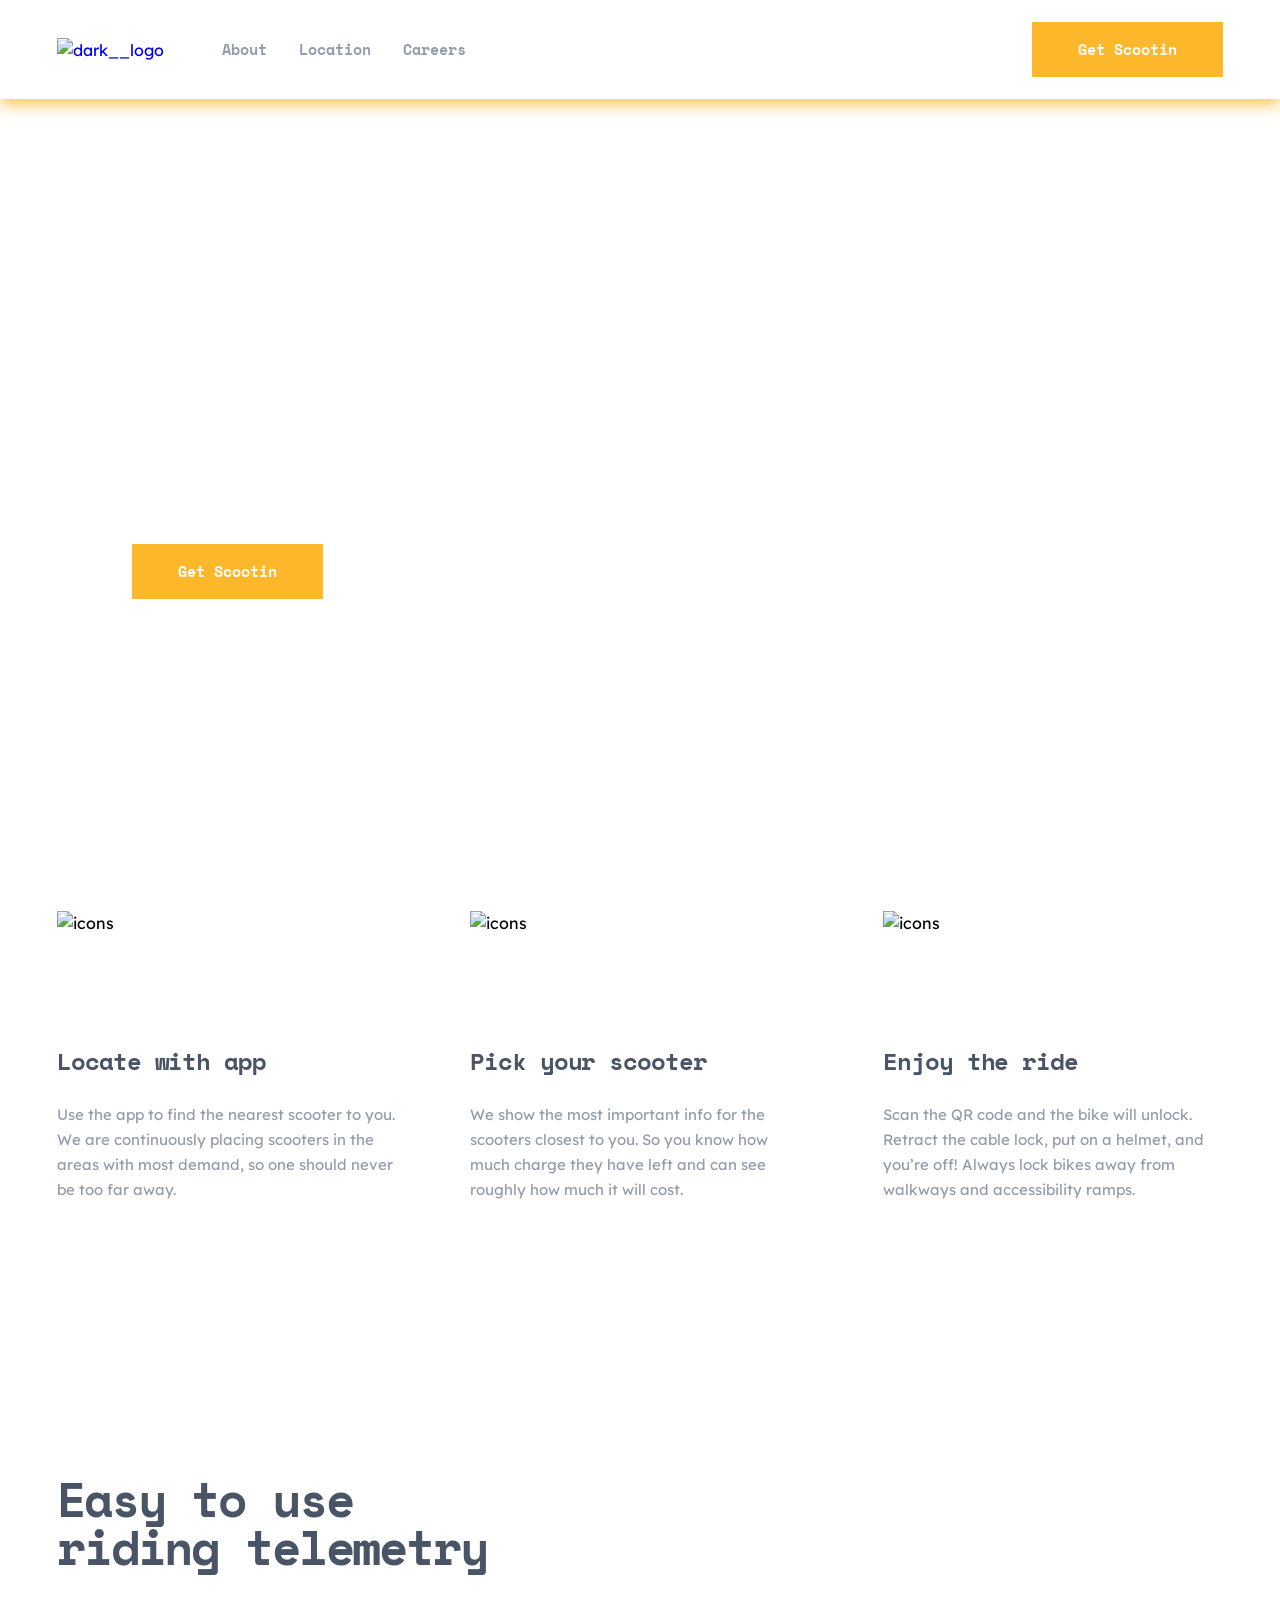
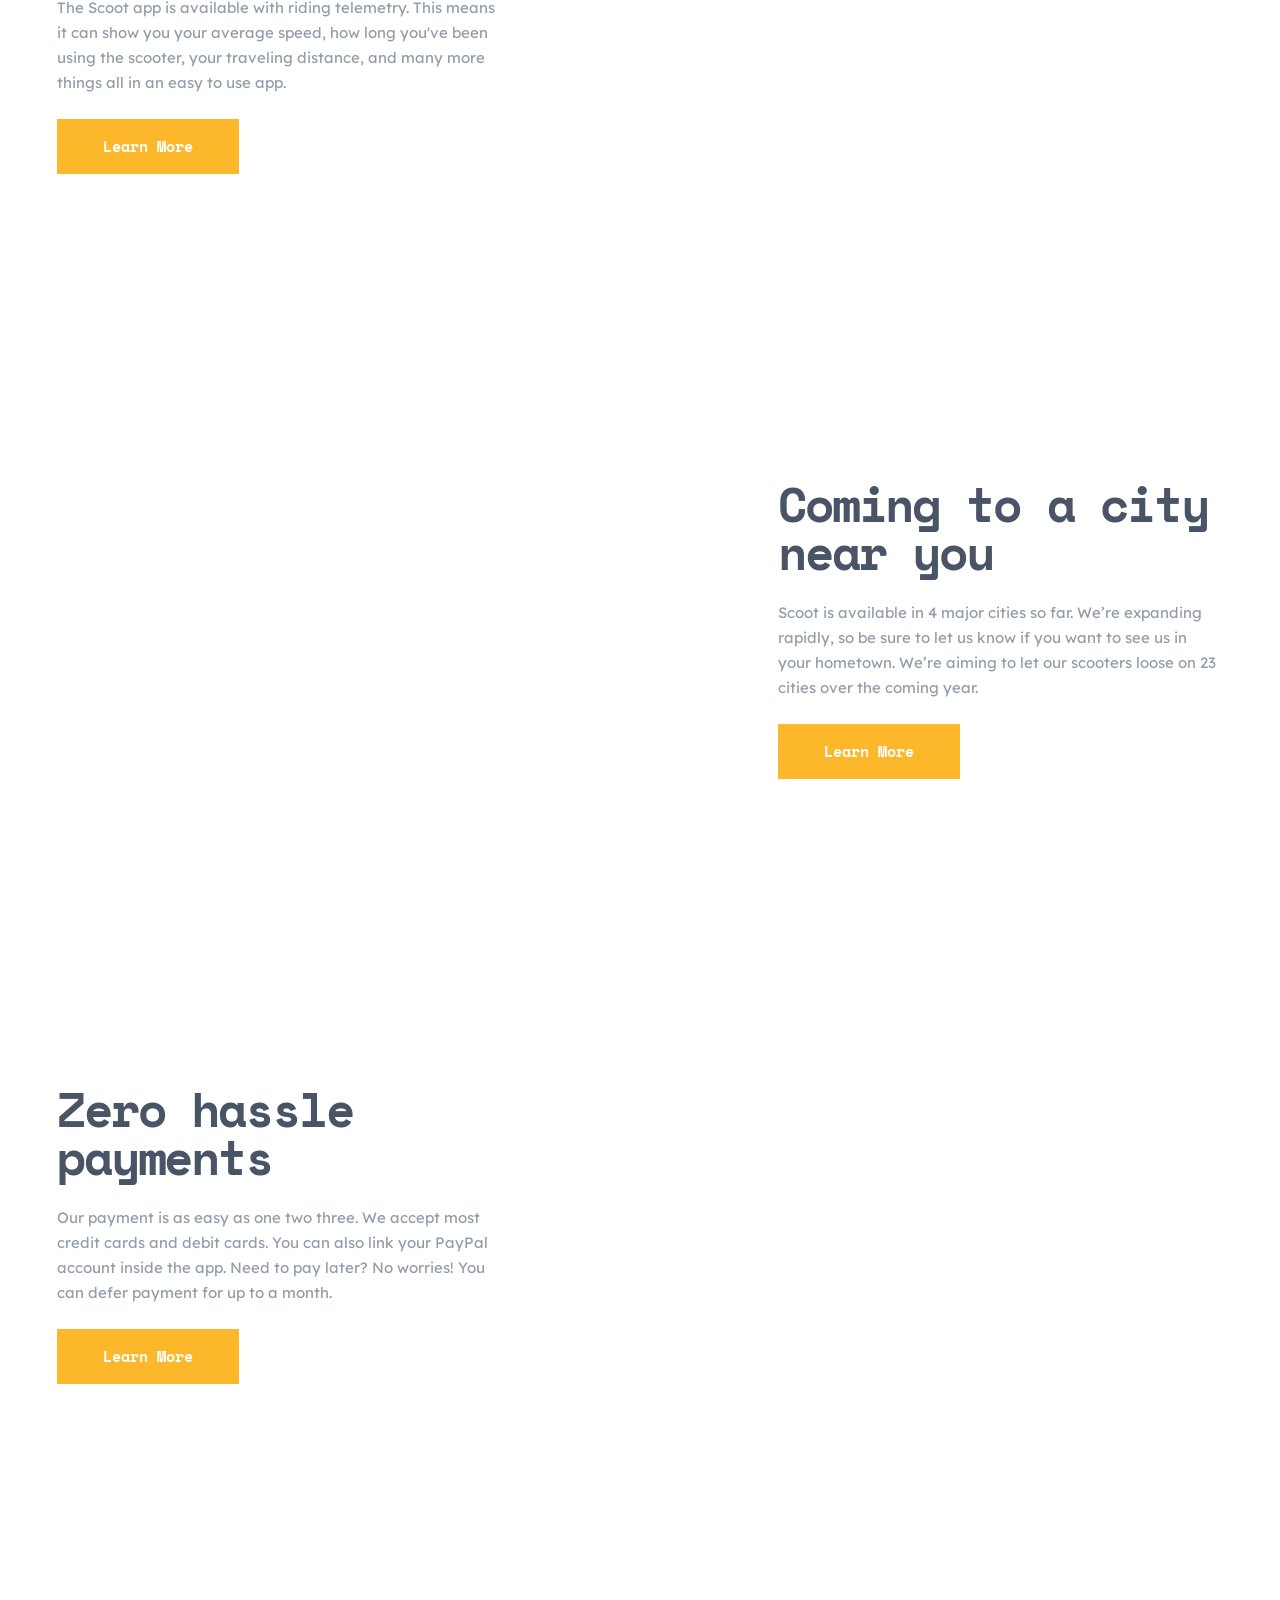
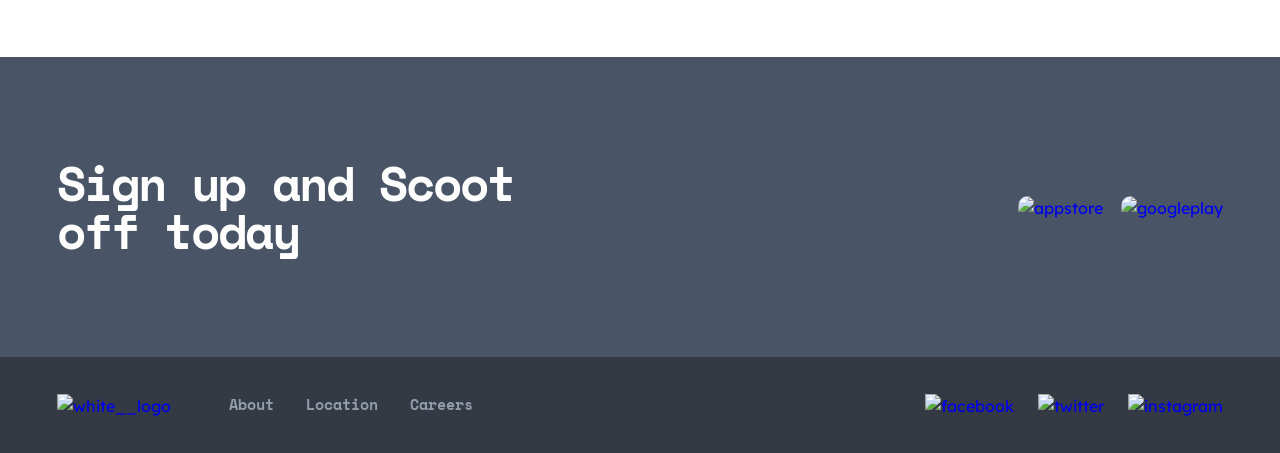
==== commit 3286fde5: "Last commit" ====
--- a/index.html
+++ b/index.html
@@ -5,6 +5,7 @@
     <meta name="viewport" content="width=device-width, initial-scale=1.0" />
     <!-- CSS -->
     <link rel="stylesheet" href="./css/main.css" />
+    <base href="/scoot/">
     <title>Home-page</title>
   </head>
   <body>
--- a/css/main.css
+++ b/css/main.css
@@ -570,7 +570,7 @@
 .hero {
   margin-top: 99px;
   width: 100%;
-  background-image: url("../../images/hero__background-image.jpg");
+  background-image: url("images/hero__background-image.jpg");
   background-position: top right;
   background-repeat: no-repeat;
   background-size: cover;
@@ -586,7 +586,7 @@
   left: -100px;
   width: 203px;
   height: 15px;
-  background-image: url("../../icons/hero__path.svg");
+  background-image: url("icons/hero__path.svg");
   background-repeat: no-repeat;
   background-size: cover;
 }
@@ -599,7 +599,7 @@
   right: 250px;
   width: 452px;
   height: 151px;
-  background-image: url("../../icons/hero__vector.svg");
+  background-image: url("icons/hero__vector.svg");
   background-repeat: no-repeat;
   background-size: cover;
 }
@@ -621,7 +621,7 @@
   right: 0;
   width: 234px;
   height: 62px;
-  background-image: url("../../icons/hero__circles.svg");
+  background-image: url("icons/hero__circles.svg");
   background-repeat: no-repeat;
   background-size: cover;
 }
@@ -686,7 +686,7 @@
   .hero {
     margin-top: 99px;
     width: 100%;
-    background-image: url("../../images/hero__background-image.jpg");
+    background-image: url("images/hero__background-image.jpg");
     background-position: top right;
     background-repeat: no-repeat;
     background-size: cover;
@@ -702,7 +702,7 @@
     left: -100px;
     width: 203px;
     height: 15px;
-    background-image: url("../../icons/hero__path.svg");
+    background-image: url("icons/hero__path.svg");
     background-repeat: no-repeat;
     background-size: cover;
   }
@@ -715,7 +715,7 @@
     right: 150px;
     width: 452px;
     height: 151px;
-    background-image: url("../../icons/hero__vector.svg");
+    background-image: url("icons/hero__vector.svg");
     background-repeat: no-repeat;
     background-size: cover;
   }
@@ -737,7 +737,7 @@
     right: 0;
     width: 234px;
     height: 62px;
-    background-image: url("../../icons/hero__circles.svg");
+    background-image: url("icons/hero__circles.svg");
     background-repeat: no-repeat;
     background-size: cover;
   }
@@ -803,7 +803,7 @@
   .hero {
     margin-top: 99px;
     width: 100%;
-    background-image: url("../../images/hero__background-image.jpg");
+    background-image: url("images/hero__background-image.jpg");
     background-position: top right;
     background-repeat: no-repeat;
     background-size: cover;
@@ -819,7 +819,7 @@
     left: -100px;
     width: 203px;
     height: 15px;
-    background-image: url("../../icons/hero__path.svg");
+    background-image: url("icons/hero__path.svg");
     background-repeat: no-repeat;
     background-size: cover;
   }
@@ -832,7 +832,7 @@
     right: 50px;
     width: 452px;
     height: 151px;
-    background-image: url("../../icons/hero__vector.svg");
+    background-image: url("icons/hero__vector.svg");
     background-repeat: no-repeat;
     background-size: cover;
   }
@@ -854,7 +854,7 @@
     right: 0;
     width: 234px;
     height: 62px;
-    background-image: url("../../icons/hero__circles.svg");
+    background-image: url("icons/hero__circles.svg");
     background-repeat: no-repeat;
     background-size: cover;
   }
@@ -920,7 +920,7 @@
   .hero {
     margin-top: 99px;
     width: 100%;
-    background-image: url("../../images/hero__tb-background-image.jpg");
+    background-image: url("images/hero__tb-background-image.jpg");
     background-position: top right;
     background-repeat: no-repeat;
     background-size: cover;
@@ -934,7 +934,7 @@
     left: 0;
     width: 325px;
     height: 151px;
-    background-image: url("../../icons/hero__tb-vector.svg");
+    background-image: url("icons/hero__tb-vector.svg");
     background-repeat: no-repeat;
     background-size: cover;
   }
@@ -946,7 +946,7 @@
     right: 0;
     width: 452px;
     height: 151px;
-    background-image: url("../../icons/hero__vector.svg");
+    background-image: url("icons/hero__vector.svg");
     background-repeat: no-repeat;
     background-size: cover;
   }
@@ -970,7 +970,7 @@
     right: 0;
     width: 234px;
     height: 62px;
-    background-image: url("../../icons/hero__circles.svg");
+    background-image: url("icons/hero__circles.svg");
     background-repeat: no-repeat;
     background-size: cover;
   }
@@ -1036,7 +1036,7 @@
   .hero {
     margin-top: 68px;
     width: 100%;
-    background-image: url("../../images/hero__mb-background-image.jpg");
+    background-image: url("images/hero__mb-background-image.jpg");
     background-position: top right;
     background-repeat: no-repeat;
     background-size: cover;
@@ -1050,7 +1050,7 @@
     left: 0;
     width: 140px;
     height: 151px;
-    background-image: url("../../icons/hero__mb-vector.svg");
+    background-image: url("icons/hero__mb-vector.svg");
     background-repeat: no-repeat;
     background-size: cover;
   }
@@ -1136,7 +1136,7 @@
   left: 0;
   width: 973px;
   height: 15px;
-  background-image: url("../../icons/category__path.svg");
+  background-image: url("icons/category__path.svg");
   background-repeat: no-repeat;
   background-size: cover;
 }
@@ -1202,7 +1202,7 @@
     left: 243px;
     width: 15px;
     height: 512px;
-    background-image: url("../../icons/category__tb-path.svg");
+    background-image: url("icons/category__tb-path.svg");
     background-repeat: no-repeat;
     background-size: cover;
   }
@@ -1269,7 +1269,7 @@
     left: 195px;
     width: 15px;
     height: 512px;
-    background-image: url("../../icons/category__tb-path.svg");
+    background-image: url("icons/category__tb-path.svg");
     background-repeat: no-repeat;
     background-size: cover;
   }
@@ -1338,7 +1338,7 @@
     left: 143px;
     width: 15px;
     height: 512px;
-    background-image: url("../../icons/category__tb-path.svg");
+    background-image: url("icons/category__tb-path.svg");
     background-repeat: no-repeat;
     background-size: cover;
   }
@@ -1407,7 +1407,7 @@
     left: 130px;
     width: 15px;
     height: 512px;
-    background-image: url("../../icons/category__tb-path.svg");
+    background-image: url("icons/category__tb-path.svg");
     background-repeat: no-repeat;
     background-size: cover;
   }
@@ -1475,7 +1475,7 @@
     left: 195px;
     width: 15px;
     height: 512px;
-    background-image: url("../../icons/category__tb-path.svg");
+    background-image: url("icons/category__tb-path.svg");
     background-repeat: no-repeat;
     background-size: cover;
   }
@@ -1541,7 +1541,7 @@
   right: 0;
   width: 741px;
   height: 151px;
-  background-image: url("../../icons/easy__arrow.svg");
+  background-image: url("icons/easy__arrow.svg");
   background-repeat: no-repeat;
   background-size: cover;
 }
@@ -1554,7 +1554,7 @@
   right: 0;
   width: 95px;
   height: 445px;
-  background-image: url("../../icons/easy__mask.svg");
+  background-image: url("icons/easy__mask.svg");
   background-repeat: no-repeat;
   background-size: cover;
 }
@@ -1631,7 +1631,7 @@
     right: 0;
     width: 735px;
     height: 151px;
-    background-image: url("../../icons/easy__tb-arrow.svg");
+    background-image: url("icons/easy__tb-arrow.svg");
     background-repeat: no-repeat;
     background-size: cover;
   }
@@ -1644,7 +1644,7 @@
     right: 0;
     width: 95px;
     height: 445px;
-    background-image: url("../../icons/easy__mask.svg");
+    background-image: url("icons/easy__mask.svg");
     background-repeat: no-repeat;
     background-size: cover;
   }
@@ -1722,7 +1722,7 @@
     right: 0;
     width: 735px;
     height: 151px;
-    background-image: url("../../icons/easy__tb-arrow.svg");
+    background-image: url("icons/easy__tb-arrow.svg");
     background-repeat: no-repeat;
     background-size: cover;
   }
@@ -1735,7 +1735,7 @@
     right: 0;
     width: 95px;
     height: 445px;
-    background-image: url("../../icons/easy__mask.svg");
+    background-image: url("icons/easy__mask.svg");
     background-repeat: no-repeat;
     background-size: cover;
   }
@@ -1814,7 +1814,7 @@
     right: 0;
     width: 349px;
     height: 151px;
-    background-image: url("../../icons/easy__mb-arrow.svg");
+    background-image: url("icons/easy__mb-arrow.svg");
     background-repeat: no-repeat;
     background-size: cover;
   }
@@ -1827,7 +1827,7 @@
     right: 0;
     width: 95px;
     height: 445px;
-    background-image: url("../../icons/easy__mask.svg");
+    background-image: url("icons/easy__mask.svg");
     background-repeat: no-repeat;
     background-size: cover;
   }
@@ -1906,7 +1906,7 @@
   left: 0px;
   width: 356px;
   height: 151px;
-  background-image: url("../../icons/city__arrow.svg");
+  background-image: url("icons/city__arrow.svg");
   background-repeat: no-repeat;
   background-size: cover;
 }
@@ -1919,7 +1919,7 @@
   left: 0;
   width: 95px;
   height: 445px;
-  background-image: url("../../icons/easy__mask.svg");
+  background-image: url("icons/easy__mask.svg");
   background-repeat: no-repeat;
   background-size: cover;
   transform: rotate(180deg);
@@ -1997,7 +1997,7 @@
     left: 0px;
     width: 355px;
     height: 151px;
-    background-image: url("../../icons/city__tb-arrow.svg");
+    background-image: url("icons/city__tb-arrow.svg");
     background-repeat: no-repeat;
     background-size: cover;
   }
@@ -2010,7 +2010,7 @@
     left: 0;
     width: 95px;
     height: 445px;
-    background-image: url("../../icons/easy__mask.svg");
+    background-image: url("icons/easy__mask.svg");
     background-repeat: no-repeat;
     background-size: cover;
     transform: rotate(180deg);
@@ -2089,7 +2089,7 @@
     left: 0px;
     width: 355px;
     height: 151px;
-    background-image: url("../../icons/city__tb-arrow.svg");
+    background-image: url("icons/city__tb-arrow.svg");
     background-repeat: no-repeat;
     background-size: cover;
   }
@@ -2102,7 +2102,7 @@
     left: 0;
     width: 95px;
     height: 445px;
-    background-image: url("../../icons/easy__mask.svg");
+    background-image: url("icons/easy__mask.svg");
     background-repeat: no-repeat;
     background-size: cover;
     transform: rotate(180deg);
@@ -2182,7 +2182,7 @@
     left: 0;
     width: 267px;
     height: 151px;
-    background-image: url("../../icons/city__mb-arrow.svg");
+    background-image: url("icons/city__mb-arrow.svg");
     background-repeat: no-repeat;
     background-size: cover;
   }
@@ -2195,7 +2195,7 @@
     left: 0;
     width: 95px;
     height: 445px;
-    background-image: url("../../icons/easy__mask.svg");
+    background-image: url("icons/easy__mask.svg");
     background-repeat: no-repeat;
     background-size: cover;
     transform: rotate(180deg);
@@ -2275,7 +2275,7 @@
   right: 0;
   width: 361px;
   height: 151px;
-  background-image: url("../../icons/zero__arrow.svg");
+  background-image: url("icons/zero__arrow.svg");
   background-repeat: no-repeat;
   background-size: cover;
 }
@@ -2288,7 +2288,7 @@
   right: 0;
   width: 95px;
   height: 445px;
-  background-image: url("../../icons/easy__mask.svg");
+  background-image: url("icons/easy__mask.svg");
   background-repeat: no-repeat;
   background-size: cover;
 }
@@ -2365,7 +2365,7 @@
     right: 0px;
     width: 355px;
     height: 151px;
-    background-image: url("../../icons/zero__tb-arrow.svg");
+    background-image: url("icons/zero__tb-arrow.svg");
     background-repeat: no-repeat;
     background-size: cover;
   }
@@ -2378,7 +2378,7 @@
     right: 0;
     width: 95px;
     height: 445px;
-    background-image: url("../../icons/easy__mask.svg");
+    background-image: url("icons/easy__mask.svg");
     background-repeat: no-repeat;
     background-size: cover;
   }
@@ -2456,7 +2456,7 @@
     right: 0px;
     width: 355px;
     height: 151px;
-    background-image: url("../../icons/zero__tb-arrow.svg");
+    background-image: url("icons/zero__tb-arrow.svg");
     background-repeat: no-repeat;
     background-size: cover;
   }
@@ -2469,7 +2469,7 @@
     right: 0;
     width: 95px;
     height: 445px;
-    background-image: url("../../icons/easy__mask.svg");
+    background-image: url("icons/easy__mask.svg");
     background-repeat: no-repeat;
     background-size: cover;
   }
@@ -2548,7 +2548,7 @@
     right: 0;
     width: 219px;
     height: 151px;
-    background-image: url("../../icons/zero__mb-arrow.svg");
+    background-image: url("icons/zero__mb-arrow.svg");
     background-repeat: no-repeat;
     background-size: cover;
   }
@@ -2561,7 +2561,7 @@
     right: 0;
     width: 95px;
     height: 445px;
-    background-image: url("../../icons/easy__mask.svg");
+    background-image: url("icons/easy__mask.svg");
     background-repeat: no-repeat;
     background-size: cover;
   }
@@ -2630,7 +2630,7 @@
 .about {
   margin-top: 99px;
   width: 100%;
-  background-image: url("../../images/about__background.jpg");
+  background-image: url("images/about__background.jpg");
   background-repeat: no-repeat;
   background-position: center right;
   background-size: cover;
@@ -2655,7 +2655,7 @@
   .about {
     margin-top: 99px;
     width: 100%;
-    background-image: url("../../images/about__tb-background.jpg");
+    background-image: url("images/about__tb-background.jpg");
     background-repeat: no-repeat;
     background-size: cover;
     background-position: center right;
@@ -2683,7 +2683,7 @@
   .about {
     margin-top: 68px;
     width: 100%;
-    background-image: url("../../images/about__mb-background.jpg");
+    background-image: url("images/about__mb-background.jpg");
     background-repeat: no-repeat;
     background-size: cover;
     background-position: center center;
@@ -2719,7 +2719,7 @@
   height: 151px;
   top: 269px;
   right: 0;
-  background-image: url("../../icons/era__arrow.svg");
+  background-image: url("icons/era__arrow.svg");
   background-repeat: no-repeat;
   background-size: cover;
 }
@@ -2732,7 +2732,7 @@
   right: 0;
   width: 95px;
   height: 445px;
-  background-image: url("../../icons/easy__mask.svg");
+  background-image: url("icons/easy__mask.svg");
   background-repeat: no-repeat;
   background-size: cover;
 }
@@ -2786,7 +2786,7 @@
     height: 151px;
     top: 269px;
     right: 0;
-    background-image: url("../../icons/era__tb-arrow.svg");
+    background-image: url("icons/era__tb-arrow.svg");
     background-repeat: no-repeat;
     background-size: cover;
   }
@@ -2841,7 +2841,7 @@
     height: 151px;
     top: 269px;
     right: 0;
-    background-image: url("../../icons/era__tb-arrow.svg");
+    background-image: url("icons/era__tb-arrow.svg");
     background-repeat: no-repeat;
     background-size: cover;
   }
@@ -2898,7 +2898,7 @@
     height: 151px;
     top: 133px;
     right: 0;
-    background-image: url("../../icons/era__mb-arrow.svg");
+    background-image: url("icons/era__mb-arrow.svg");
     background-repeat: no-repeat;
     background-size: cover;
   }
@@ -2911,7 +2911,7 @@
     right: 0;
     width: 95px;
     height: 445px;
-    background-image: url("../../icons/easy__mask.svg");
+    background-image: url("icons/easy__mask.svg");
     background-repeat: no-repeat;
     background-size: cover;
   }
@@ -2967,7 +2967,7 @@
   height: 151px;
   top: 0px;
   left: 0px;
-  background-image: url("../../icons/urban__tb-arrow.svg");
+  background-image: url("icons/urban__tb-arrow.svg");
   background-repeat: no-repeat;
   background-size: cover;
 }
@@ -2980,7 +2980,7 @@
   left: 0;
   width: 95px;
   height: 445px;
-  background-image: url("../../icons/easy__mask.svg");
+  background-image: url("icons/easy__mask.svg");
   background-repeat: no-repeat;
   background-size: cover;
   transform: rotate(180deg);
@@ -3035,7 +3035,7 @@
     height: 151px;
     top: 0px;
     left: 0px;
-    background-image: url("../../icons/urban__tb-arrow.svg");
+    background-image: url("icons/urban__tb-arrow.svg");
     background-repeat: no-repeat;
     background-size: cover;
   }
@@ -3048,7 +3048,7 @@
     left: 0;
     width: 95px;
     height: 445px;
-    background-image: url("../../icons/easy__mask.svg");
+    background-image: url("icons/easy__mask.svg");
     background-repeat: no-repeat;
     background-size: cover;
     transform: rotate(180deg);
@@ -3104,7 +3104,7 @@
     height: 151px;
     top: 0px;
     left: 0px;
-    background-image: url("../../icons/urban__tb-arrow.svg");
+    background-image: url("icons/urban__tb-arrow.svg");
     background-repeat: no-repeat;
     background-size: cover;
   }
@@ -3117,7 +3117,7 @@
     left: 0;
     width: 95px;
     height: 445px;
-    background-image: url("../../icons/easy__mask.svg");
+    background-image: url("icons/easy__mask.svg");
     background-repeat: no-repeat;
     background-size: cover;
     transform: rotate(180deg);
@@ -3175,7 +3175,7 @@
     height: 151px;
     top: 0px;
     left: 0px;
-    background-image: url("../../icons/urban__mb-arrow.svg");
+    background-image: url("icons/urban__mb-arrow.svg");
     background-repeat: no-repeat;
     background-size: cover;
   }
@@ -3188,7 +3188,7 @@
     left: 0;
     width: 95px;
     height: 445px;
-    background-image: url("../../icons/easy__mask.svg");
+    background-image: url("icons/easy__mask.svg");
     background-repeat: no-repeat;
     background-size: cover;
     transform: rotate(180deg);
@@ -3894,7 +3894,7 @@
 .location {
   margin-top: 99px;
   width: 100%;
-  background-image: url("../../images/careers__background.jpg");
+  background-image: url("images/careers__background.jpg");
   background-repeat: no-repeat;
   background-position: center right;
   background-size: cover;
@@ -3919,7 +3919,7 @@
   .location {
     margin-top: 99px;
     width: 100%;
-    background-image: url("../../images/careers__tb-background.jpg");
+    background-image: url("images/careers__tb-background.jpg");
     background-repeat: no-repeat;
     background-size: cover;
     background-position: center right;
@@ -3947,7 +3947,7 @@
   .location {
     margin-top: 68px;
     width: 100%;
-    background-image: url("../../images/careers__mb-background.jpg");
+    background-image: url("images/careers__mb-background.jpg");
     background-repeat: no-repeat;
     background-size: cover;
     background-position: center center;
@@ -4357,7 +4357,7 @@
 .careers {
   margin-top: 99px;
   width: 100%;
-  background-image: url("../../images/careers__background.jpg");
+  background-image: url("images/careers__background.jpg");
   background-repeat: no-repeat;
   background-position: center right;
   background-size: cover;
@@ -4382,7 +4382,7 @@
   .careers {
     margin-top: 99px;
     width: 100%;
-    background-image: url("../../images/careers__tb-background.jpg");
+    background-image: url("images/careers__tb-background.jpg");
     background-repeat: no-repeat;
     background-size: cover;
     background-position: center right;
@@ -4410,7 +4410,7 @@
   .careers {
     margin-top: 68px;
     width: 100%;
-    background-image: url("../../images/careers__mb-background.jpg");
+    background-image: url("images/careers__mb-background.jpg");
     background-repeat: no-repeat;
     background-size: cover;
     background-position: center center;
@@ -4447,7 +4447,7 @@
   right: 0;
   width: 741px;
   height: 151px;
-  background-image: url("../../icons/care__arrow.svg");
+  background-image: url("icons/care__arrow.svg");
   background-repeat: no-repeat;
   background-size: cover;
 }
@@ -4460,7 +4460,7 @@
   right: 0;
   width: 95px;
   height: 445px;
-  background-image: url("../../icons/easy__mask.svg");
+  background-image: url("icons/easy__mask.svg");
   background-repeat: no-repeat;
   background-size: cover;
 }
@@ -4537,7 +4537,7 @@
     right: 0;
     width: 735px;
     height: 151px;
-    background-image: url("../../icons/care__tb-arrow.svg");
+    background-image: url("icons/care__tb-arrow.svg");
     background-repeat: no-repeat;
     background-size: cover;
   }
@@ -4550,7 +4550,7 @@
     right: 0;
     width: 95px;
     height: 445px;
-    background-image: url("../../icons/easy__mask.svg");
+    background-image: url("icons/easy__mask.svg");
     background-repeat: no-repeat;
     background-size: cover;
   }
@@ -4628,7 +4628,7 @@
     right: 0;
     width: 735px;
     height: 151px;
-    background-image: url("../../icons/care__tb-arrow.svg");
+    background-image: url("icons/care__tb-arrow.svg");
     background-repeat: no-repeat;
     background-size: cover;
   }
@@ -4641,7 +4641,7 @@
     right: 0;
     width: 95px;
     height: 445px;
-    background-image: url("../../icons/easy__mask.svg");
+    background-image: url("icons/easy__mask.svg");
     background-repeat: no-repeat;
     background-size: cover;
   }
@@ -4721,7 +4721,7 @@
     right: 0;
     width: 349px;
     height: 151px;
-    background-image: url("../../icons/care__mb-arrow.svg");
+    background-image: url("icons/care__mb-arrow.svg");
     background-repeat: no-repeat;
     background-size: cover;
   }
@@ -4734,7 +4734,7 @@
     right: 0;
     width: 95px;
     height: 445px;
-    background-image: url("../../icons/easy__mask.svg");
+    background-image: url("icons/easy__mask.svg");
     background-repeat: no-repeat;
     background-size: cover;
   }
@@ -5256,7 +5256,7 @@
   right: 0;
   width: 998px;
   height: 158px;
-  background-image: url("../../icons/sign__background.svg");
+  background-image: url("icons/sign__background.svg");
   background-repeat: no-repeat;
   background-size: cover;
 }
@@ -5304,7 +5304,7 @@
   .sign {
     margin-top: 104px;
     width: 100%;
-    background-image: url("../../icons/sign__tb-background.svg");
+    background-image: url("icons/sign__tb-background.svg");
     background-position: center bottom;
     background-repeat: no-repeat;
     background-size: cover;
@@ -5319,7 +5319,7 @@
     right: 0;
     width: 998px;
     height: 158px;
-    background-image: url("../../icons/sign__background.svg");
+    background-image: url("icons/sign__background.svg");
     background-repeat: no-repeat;
     background-size: cover;
   }
@@ -5370,7 +5370,7 @@
   .sign {
     margin-top: 120px;
     width: 100%;
-    background-image: url("../../icons/sign__mb-background.svg");
+    background-image: url("icons/sign__mb-background.svg");
     background-position: center bottom;
     background-repeat: no-repeat;
     background-size: cover;
@@ -5383,7 +5383,7 @@
     right: 0;
     width: 998px;
     height: 158px;
-    background-image: url("../../icons/sign__background.svg");
+    background-image: url("icons/sign__background.svg");
     background-repeat: no-repeat;
     background-size: cover;
   }
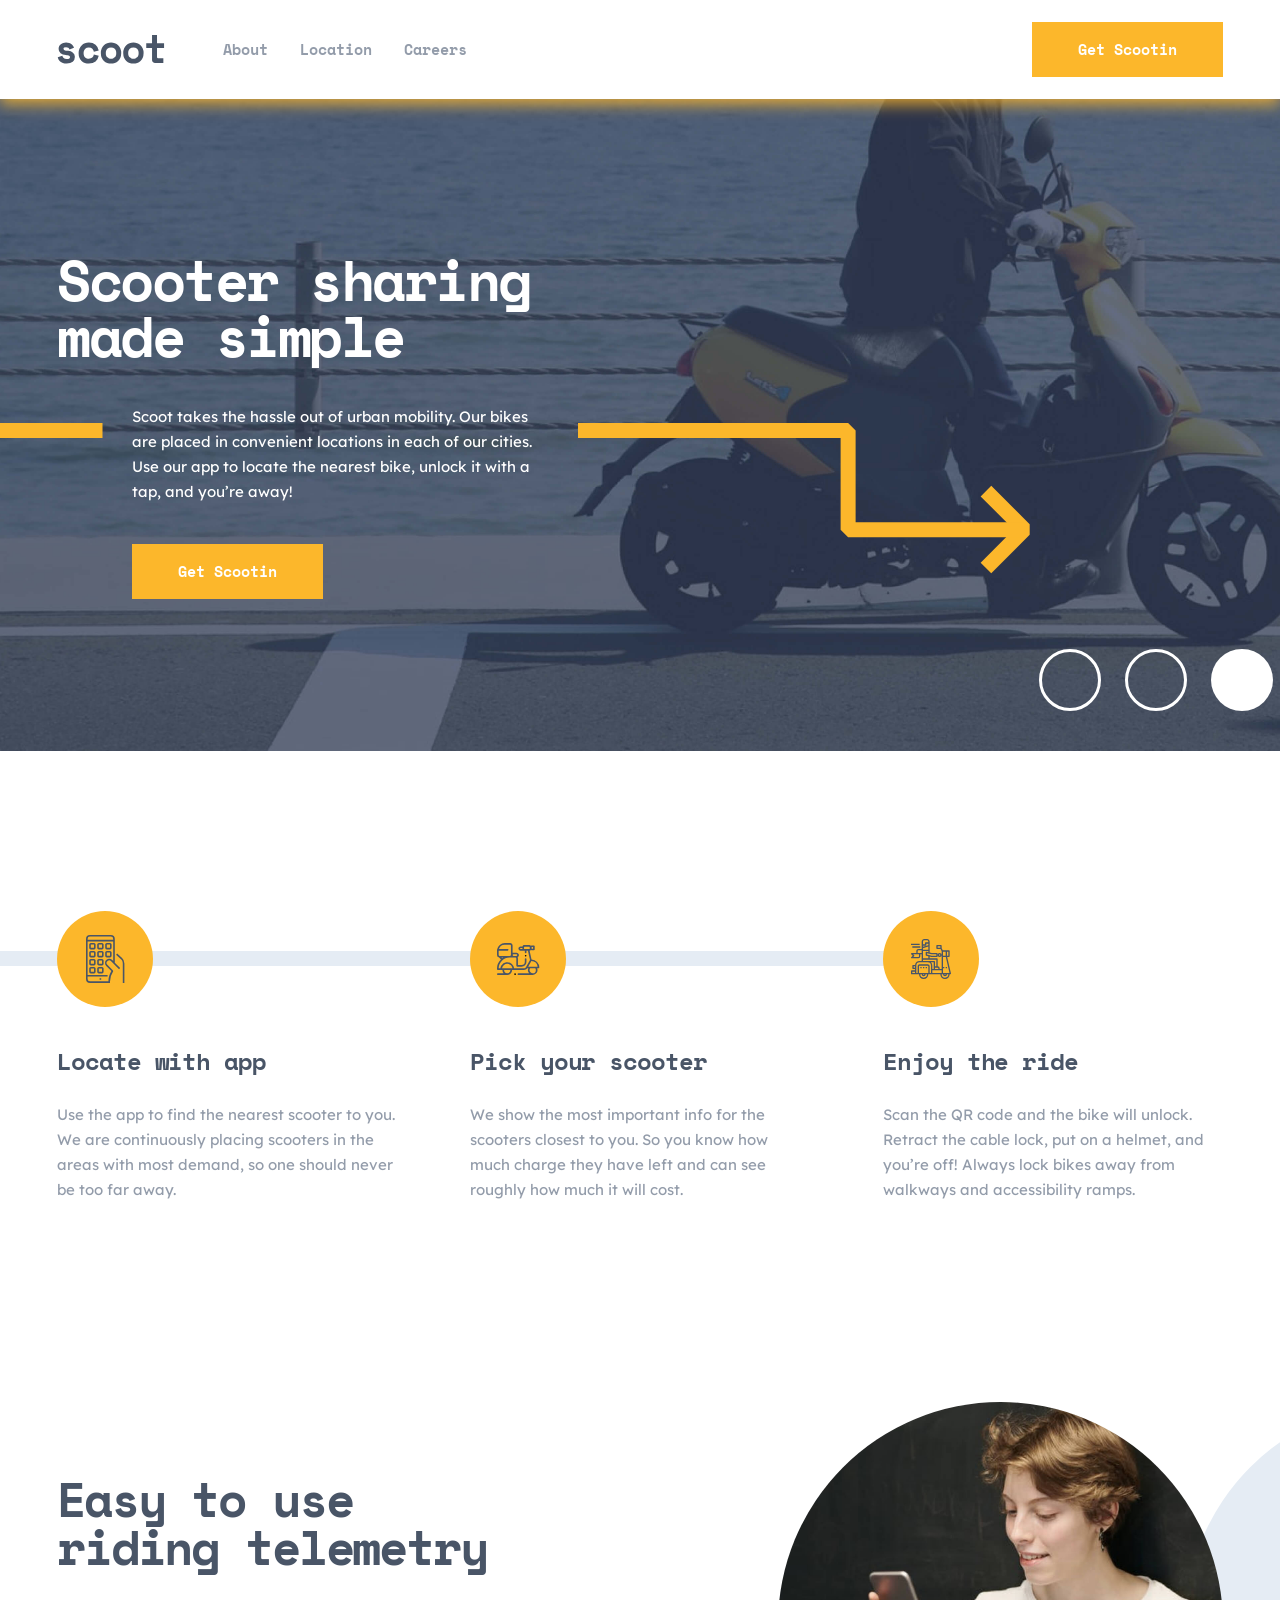
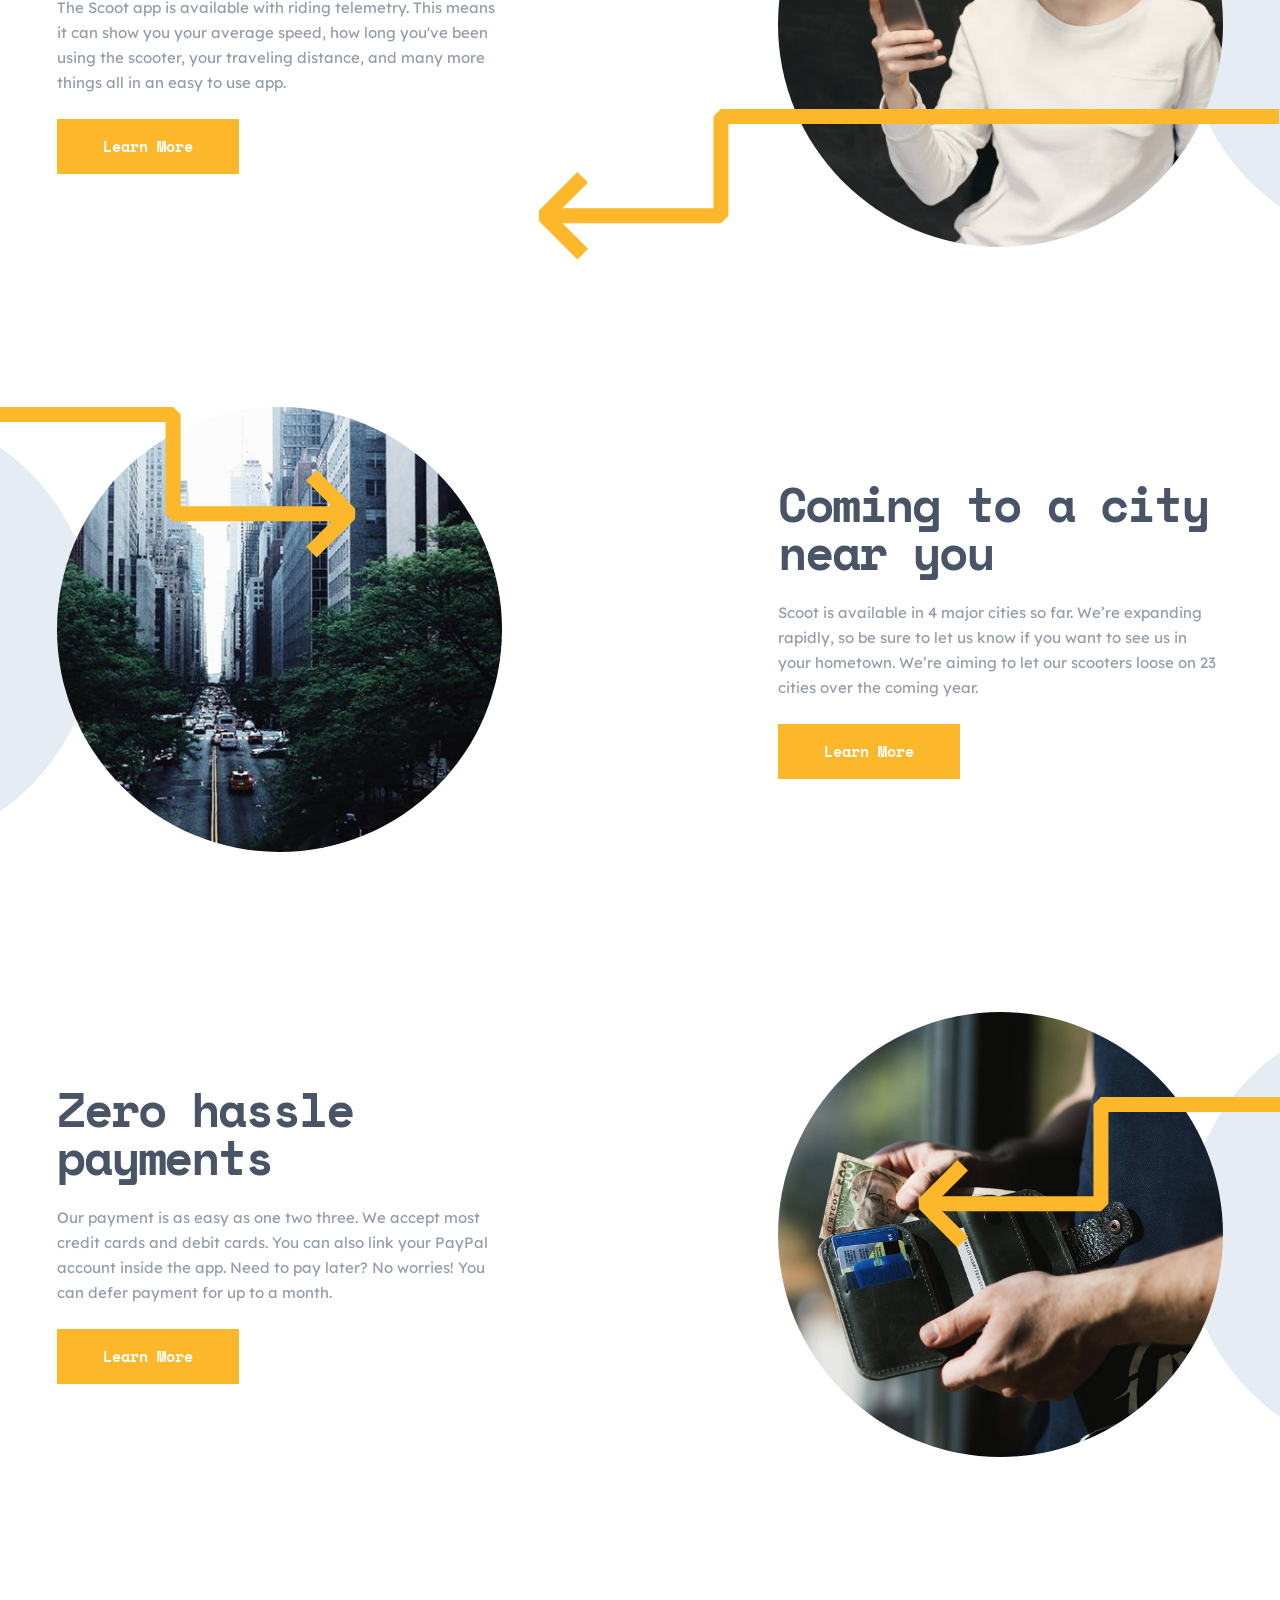
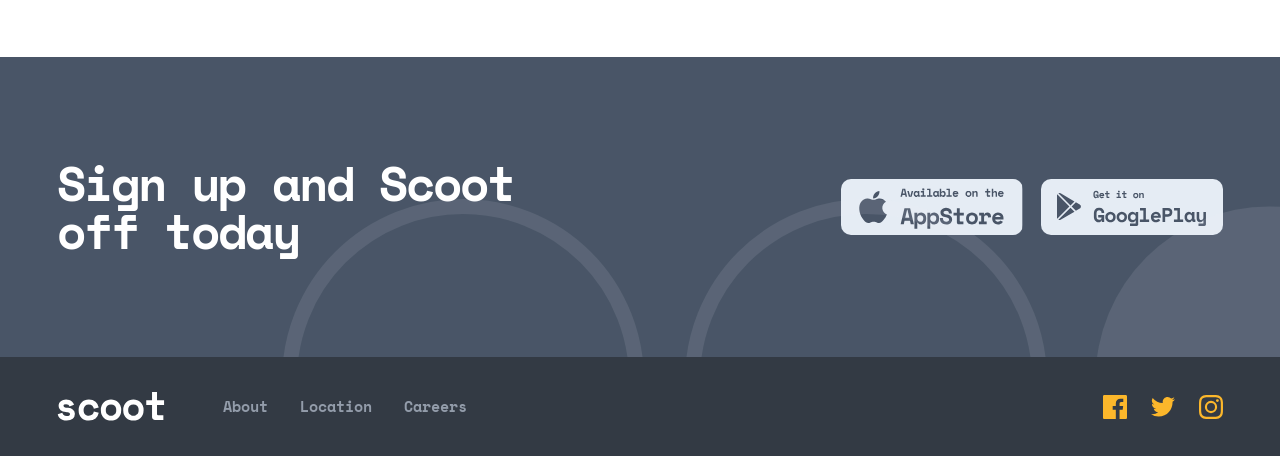
==== commit 6aea882a: "last commit" ====
--- a/index.html
+++ b/index.html
@@ -5,7 +5,6 @@
     <meta name="viewport" content="width=device-width, initial-scale=1.0" />
     <!-- CSS -->
     <link rel="stylesheet" href="./css/main.css" />
-    <base href="/scoot/">
     <title>Home-page</title>
   </head>
   <body>
--- a/css/main.css
+++ b/css/main.css
@@ -570,7 +570,7 @@
 .hero {
   margin-top: 99px;
   width: 100%;
-  background-image: url("images/hero__background-image.jpg");
+  background-image: url("../images/hero__background-image.jpg");
   background-position: top right;
   background-repeat: no-repeat;
   background-size: cover;
@@ -586,7 +586,7 @@
   left: -100px;
   width: 203px;
   height: 15px;
-  background-image: url("icons/hero__path.svg");
+  background-image: url("../icons/hero__path.svg");
   background-repeat: no-repeat;
   background-size: cover;
 }
@@ -599,7 +599,7 @@
   right: 250px;
   width: 452px;
   height: 151px;
-  background-image: url("icons/hero__vector.svg");
+  background-image: url("../icons/hero__vector.svg");
   background-repeat: no-repeat;
   background-size: cover;
 }
@@ -621,7 +621,7 @@
   right: 0;
   width: 234px;
   height: 62px;
-  background-image: url("icons/hero__circles.svg");
+  background-image: url("../icons/hero__circles.svg");
   background-repeat: no-repeat;
   background-size: cover;
 }
@@ -686,7 +686,7 @@
   .hero {
     margin-top: 99px;
     width: 100%;
-    background-image: url("images/hero__background-image.jpg");
+    background-image: url("../images/hero__background-image.jpg");
     background-position: top right;
     background-repeat: no-repeat;
     background-size: cover;
@@ -702,7 +702,7 @@
     left: -100px;
     width: 203px;
     height: 15px;
-    background-image: url("icons/hero__path.svg");
+    background-image: url("../icons/hero__path.svg");
     background-repeat: no-repeat;
     background-size: cover;
   }
@@ -715,7 +715,7 @@
     right: 150px;
     width: 452px;
     height: 151px;
-    background-image: url("icons/hero__vector.svg");
+    background-image: url("../icons/hero__vector.svg");
     background-repeat: no-repeat;
     background-size: cover;
   }
@@ -737,7 +737,7 @@
     right: 0;
     width: 234px;
     height: 62px;
-    background-image: url("icons/hero__circles.svg");
+    background-image: url("../icons/hero__circles.svg");
     background-repeat: no-repeat;
     background-size: cover;
   }
@@ -803,7 +803,7 @@
   .hero {
     margin-top: 99px;
     width: 100%;
-    background-image: url("images/hero__background-image.jpg");
+    background-image: url("../images/hero__background-image.jpg");
     background-position: top right;
     background-repeat: no-repeat;
     background-size: cover;
@@ -819,7 +819,7 @@
     left: -100px;
     width: 203px;
     height: 15px;
-    background-image: url("icons/hero__path.svg");
+    background-image: url("../icons/hero__path.svg");
     background-repeat: no-repeat;
     background-size: cover;
   }
@@ -832,7 +832,7 @@
     right: 50px;
     width: 452px;
     height: 151px;
-    background-image: url("icons/hero__vector.svg");
+    background-image: url("../icons/hero__vector.svg");
     background-repeat: no-repeat;
     background-size: cover;
   }
@@ -854,7 +854,7 @@
     right: 0;
     width: 234px;
     height: 62px;
-    background-image: url("icons/hero__circles.svg");
+    background-image: url("../icons/hero__circles.svg");
     background-repeat: no-repeat;
     background-size: cover;
   }
@@ -920,7 +920,7 @@
   .hero {
     margin-top: 99px;
     width: 100%;
-    background-image: url("images/hero__tb-background-image.jpg");
+    background-image: url("../images/hero__tb-background-image.jpg");
     background-position: top right;
     background-repeat: no-repeat;
     background-size: cover;
@@ -934,7 +934,7 @@
     left: 0;
     width: 325px;
     height: 151px;
-    background-image: url("icons/hero__tb-vector.svg");
+    background-image: url("../icons/hero__tb-vector.svg");
     background-repeat: no-repeat;
     background-size: cover;
   }
@@ -946,7 +946,7 @@
     right: 0;
     width: 452px;
     height: 151px;
-    background-image: url("icons/hero__vector.svg");
+    background-image: url("../icons/hero__vector.svg");
     background-repeat: no-repeat;
     background-size: cover;
   }
@@ -970,7 +970,7 @@
     right: 0;
     width: 234px;
     height: 62px;
-    background-image: url("icons/hero__circles.svg");
+    background-image: url("../icons/hero__circles.svg");
     background-repeat: no-repeat;
     background-size: cover;
   }
@@ -1036,7 +1036,7 @@
   .hero {
     margin-top: 68px;
     width: 100%;
-    background-image: url("images/hero__mb-background-image.jpg");
+    background-image: url("../images/hero__mb-background-image.jpg");
     background-position: top right;
     background-repeat: no-repeat;
     background-size: cover;
@@ -1050,7 +1050,7 @@
     left: 0;
     width: 140px;
     height: 151px;
-    background-image: url("icons/hero__mb-vector.svg");
+    background-image: url("../icons/hero__mb-vector.svg");
     background-repeat: no-repeat;
     background-size: cover;
   }
@@ -1136,7 +1136,7 @@
   left: 0;
   width: 973px;
   height: 15px;
-  background-image: url("icons/category__path.svg");
+  background-image: url("../icons/category__path.svg");
   background-repeat: no-repeat;
   background-size: cover;
 }
@@ -1202,7 +1202,7 @@
     left: 243px;
     width: 15px;
     height: 512px;
-    background-image: url("icons/category__tb-path.svg");
+    background-image: url("../icons/category__tb-path.svg");
     background-repeat: no-repeat;
     background-size: cover;
   }
@@ -1269,7 +1269,7 @@
     left: 195px;
     width: 15px;
     height: 512px;
-    background-image: url("icons/category__tb-path.svg");
+    background-image: url("../icons/category__tb-path.svg");
     background-repeat: no-repeat;
     background-size: cover;
   }
@@ -1338,7 +1338,7 @@
     left: 143px;
     width: 15px;
     height: 512px;
-    background-image: url("icons/category__tb-path.svg");
+    background-image: url("../icons/category__tb-path.svg");
     background-repeat: no-repeat;
     background-size: cover;
   }
@@ -1407,7 +1407,7 @@
     left: 130px;
     width: 15px;
     height: 512px;
-    background-image: url("icons/category__tb-path.svg");
+    background-image: url("../icons/category__tb-path.svg");
     background-repeat: no-repeat;
     background-size: cover;
   }
@@ -1475,7 +1475,7 @@
     left: 195px;
     width: 15px;
     height: 512px;
-    background-image: url("icons/category__tb-path.svg");
+    background-image: url("../icons/category__tb-path.svg");
     background-repeat: no-repeat;
     background-size: cover;
   }
@@ -1541,7 +1541,7 @@
   right: 0;
   width: 741px;
   height: 151px;
-  background-image: url("icons/easy__arrow.svg");
+  background-image: url("../icons/easy__arrow.svg");
   background-repeat: no-repeat;
   background-size: cover;
 }
@@ -1554,7 +1554,7 @@
   right: 0;
   width: 95px;
   height: 445px;
-  background-image: url("icons/easy__mask.svg");
+  background-image: url("../icons/easy__mask.svg");
   background-repeat: no-repeat;
   background-size: cover;
 }
@@ -1631,7 +1631,7 @@
     right: 0;
     width: 735px;
     height: 151px;
-    background-image: url("icons/easy__tb-arrow.svg");
+    background-image: url("../icons/easy__tb-arrow.svg");
     background-repeat: no-repeat;
     background-size: cover;
   }
@@ -1644,7 +1644,7 @@
     right: 0;
     width: 95px;
     height: 445px;
-    background-image: url("icons/easy__mask.svg");
+    background-image: url("../icons/easy__mask.svg");
     background-repeat: no-repeat;
     background-size: cover;
   }
@@ -1722,7 +1722,7 @@
     right: 0;
     width: 735px;
     height: 151px;
-    background-image: url("icons/easy__tb-arrow.svg");
+    background-image: url("../icons/easy__tb-arrow.svg");
     background-repeat: no-repeat;
     background-size: cover;
   }
@@ -1735,7 +1735,7 @@
     right: 0;
     width: 95px;
     height: 445px;
-    background-image: url("icons/easy__mask.svg");
+    background-image: url("../icons/easy__mask.svg");
     background-repeat: no-repeat;
     background-size: cover;
   }
@@ -1814,7 +1814,7 @@
     right: 0;
     width: 349px;
     height: 151px;
-    background-image: url("icons/easy__mb-arrow.svg");
+    background-image: url("../icons/easy__mb-arrow.svg");
     background-repeat: no-repeat;
     background-size: cover;
   }
@@ -1827,7 +1827,7 @@
     right: 0;
     width: 95px;
     height: 445px;
-    background-image: url("icons/easy__mask.svg");
+    background-image: url("../icons/easy__mask.svg");
     background-repeat: no-repeat;
     background-size: cover;
   }
@@ -1906,7 +1906,7 @@
   left: 0px;
   width: 356px;
   height: 151px;
-  background-image: url("icons/city__arrow.svg");
+  background-image: url("../icons/city__arrow.svg");
   background-repeat: no-repeat;
   background-size: cover;
 }
@@ -1919,7 +1919,7 @@
   left: 0;
   width: 95px;
   height: 445px;
-  background-image: url("icons/easy__mask.svg");
+  background-image: url("../icons/easy__mask.svg");
   background-repeat: no-repeat;
   background-size: cover;
   transform: rotate(180deg);
@@ -1997,7 +1997,7 @@
     left: 0px;
     width: 355px;
     height: 151px;
-    background-image: url("icons/city__tb-arrow.svg");
+    background-image: url("../icons/city__tb-arrow.svg");
     background-repeat: no-repeat;
     background-size: cover;
   }
@@ -2010,7 +2010,7 @@
     left: 0;
     width: 95px;
     height: 445px;
-    background-image: url("icons/easy__mask.svg");
+    background-image: url("../icons/easy__mask.svg");
     background-repeat: no-repeat;
     background-size: cover;
     transform: rotate(180deg);
@@ -2089,7 +2089,7 @@
     left: 0px;
     width: 355px;
     height: 151px;
-    background-image: url("icons/city__tb-arrow.svg");
+    background-image: url("../icons/city__tb-arrow.svg");
     background-repeat: no-repeat;
     background-size: cover;
   }
@@ -2102,7 +2102,7 @@
     left: 0;
     width: 95px;
     height: 445px;
-    background-image: url("icons/easy__mask.svg");
+    background-image: url("../icons/easy__mask.svg");
     background-repeat: no-repeat;
     background-size: cover;
     transform: rotate(180deg);
@@ -2182,7 +2182,7 @@
     left: 0;
     width: 267px;
     height: 151px;
-    background-image: url("icons/city__mb-arrow.svg");
+    background-image: url("../icons/city__mb-arrow.svg");
     background-repeat: no-repeat;
     background-size: cover;
   }
@@ -2195,7 +2195,7 @@
     left: 0;
     width: 95px;
     height: 445px;
-    background-image: url("icons/easy__mask.svg");
+    background-image: url("../icons/easy__mask.svg");
     background-repeat: no-repeat;
     background-size: cover;
     transform: rotate(180deg);
@@ -2275,7 +2275,7 @@
   right: 0;
   width: 361px;
   height: 151px;
-  background-image: url("icons/zero__arrow.svg");
+  background-image: url("../icons/zero__arrow.svg");
   background-repeat: no-repeat;
   background-size: cover;
 }
@@ -2288,7 +2288,7 @@
   right: 0;
   width: 95px;
   height: 445px;
-  background-image: url("icons/easy__mask.svg");
+  background-image: url("../icons/easy__mask.svg");
   background-repeat: no-repeat;
   background-size: cover;
 }
@@ -2365,7 +2365,7 @@
     right: 0px;
     width: 355px;
     height: 151px;
-    background-image: url("icons/zero__tb-arrow.svg");
+    background-image: url("../icons/zero__tb-arrow.svg");
     background-repeat: no-repeat;
     background-size: cover;
   }
@@ -2378,7 +2378,7 @@
     right: 0;
     width: 95px;
     height: 445px;
-    background-image: url("icons/easy__mask.svg");
+    background-image: url("../icons/easy__mask.svg");
     background-repeat: no-repeat;
     background-size: cover;
   }
@@ -2456,7 +2456,7 @@
     right: 0px;
     width: 355px;
     height: 151px;
-    background-image: url("icons/zero__tb-arrow.svg");
+    background-image: url("../icons/zero__tb-arrow.svg");
     background-repeat: no-repeat;
     background-size: cover;
   }
@@ -2469,7 +2469,7 @@
     right: 0;
     width: 95px;
     height: 445px;
-    background-image: url("icons/easy__mask.svg");
+    background-image: url("../icons/easy__mask.svg");
     background-repeat: no-repeat;
     background-size: cover;
   }
@@ -2548,7 +2548,7 @@
     right: 0;
     width: 219px;
     height: 151px;
-    background-image: url("icons/zero__mb-arrow.svg");
+    background-image: url("../icons/zero__mb-arrow.svg");
     background-repeat: no-repeat;
     background-size: cover;
   }
@@ -2561,7 +2561,7 @@
     right: 0;
     width: 95px;
     height: 445px;
-    background-image: url("icons/easy__mask.svg");
+    background-image: url("../icons/easy__mask.svg");
     background-repeat: no-repeat;
     background-size: cover;
   }
@@ -2630,7 +2630,7 @@
 .about {
   margin-top: 99px;
   width: 100%;
-  background-image: url("images/about__background.jpg");
+  background-image: url("../images/about__background.jpg");
   background-repeat: no-repeat;
   background-position: center right;
   background-size: cover;
@@ -2655,7 +2655,7 @@
   .about {
     margin-top: 99px;
     width: 100%;
-    background-image: url("images/about__tb-background.jpg");
+    background-image: url("../images/about__tb-background.jpg");
     background-repeat: no-repeat;
     background-size: cover;
     background-position: center right;
@@ -2683,7 +2683,7 @@
   .about {
     margin-top: 68px;
     width: 100%;
-    background-image: url("images/about__mb-background.jpg");
+    background-image: url("../images/about__mb-background.jpg");
     background-repeat: no-repeat;
     background-size: cover;
     background-position: center center;
@@ -2719,7 +2719,7 @@
   height: 151px;
   top: 269px;
   right: 0;
-  background-image: url("icons/era__arrow.svg");
+  background-image: url("../icons/era__arrow.svg");
   background-repeat: no-repeat;
   background-size: cover;
 }
@@ -2732,7 +2732,7 @@
   right: 0;
   width: 95px;
   height: 445px;
-  background-image: url("icons/easy__mask.svg");
+  background-image: url("../icons/easy__mask.svg");
   background-repeat: no-repeat;
   background-size: cover;
 }
@@ -2786,7 +2786,7 @@
     height: 151px;
     top: 269px;
     right: 0;
-    background-image: url("icons/era__tb-arrow.svg");
+    background-image: url("../icons/era__tb-arrow.svg");
     background-repeat: no-repeat;
     background-size: cover;
   }
@@ -2841,7 +2841,7 @@
     height: 151px;
     top: 269px;
     right: 0;
-    background-image: url("icons/era__tb-arrow.svg");
+    background-image: url("../icons/era__tb-arrow.svg");
     background-repeat: no-repeat;
     background-size: cover;
   }
@@ -2898,7 +2898,7 @@
     height: 151px;
     top: 133px;
     right: 0;
-    background-image: url("icons/era__mb-arrow.svg");
+    background-image: url("../icons/era__mb-arrow.svg");
     background-repeat: no-repeat;
     background-size: cover;
   }
@@ -2911,7 +2911,7 @@
     right: 0;
     width: 95px;
     height: 445px;
-    background-image: url("icons/easy__mask.svg");
+    background-image: url("../icons/easy__mask.svg");
     background-repeat: no-repeat;
     background-size: cover;
   }
@@ -2967,7 +2967,7 @@
   height: 151px;
   top: 0px;
   left: 0px;
-  background-image: url("icons/urban__tb-arrow.svg");
+  background-image: url("../icons/urban__tb-arrow.svg");
   background-repeat: no-repeat;
   background-size: cover;
 }
@@ -2980,7 +2980,7 @@
   left: 0;
   width: 95px;
   height: 445px;
-  background-image: url("icons/easy__mask.svg");
+  background-image: url("../icons/easy__mask.svg");
   background-repeat: no-repeat;
   background-size: cover;
   transform: rotate(180deg);
@@ -3035,7 +3035,7 @@
     height: 151px;
     top: 0px;
     left: 0px;
-    background-image: url("icons/urban__tb-arrow.svg");
+    background-image: url("../icons/urban__tb-arrow.svg");
     background-repeat: no-repeat;
     background-size: cover;
   }
@@ -3048,7 +3048,7 @@
     left: 0;
     width: 95px;
     height: 445px;
-    background-image: url("icons/easy__mask.svg");
+    background-image: url("../icons/easy__mask.svg");
     background-repeat: no-repeat;
     background-size: cover;
     transform: rotate(180deg);
@@ -3104,7 +3104,7 @@
     height: 151px;
     top: 0px;
     left: 0px;
-    background-image: url("icons/urban__tb-arrow.svg");
+    background-image: url("../icons/urban__tb-arrow.svg");
     background-repeat: no-repeat;
     background-size: cover;
   }
@@ -3117,7 +3117,7 @@
     left: 0;
     width: 95px;
     height: 445px;
-    background-image: url("icons/easy__mask.svg");
+    background-image: url("../icons/easy__mask.svg");
     background-repeat: no-repeat;
     background-size: cover;
     transform: rotate(180deg);
@@ -3175,7 +3175,7 @@
     height: 151px;
     top: 0px;
     left: 0px;
-    background-image: url("icons/urban__mb-arrow.svg");
+    background-image: url("../icons/urban__mb-arrow.svg");
     background-repeat: no-repeat;
     background-size: cover;
   }
@@ -3188,7 +3188,7 @@
     left: 0;
     width: 95px;
     height: 445px;
-    background-image: url("icons/easy__mask.svg");
+    background-image: url("../icons/easy__mask.svg");
     background-repeat: no-repeat;
     background-size: cover;
     transform: rotate(180deg);
@@ -3894,7 +3894,7 @@
 .location {
   margin-top: 99px;
   width: 100%;
-  background-image: url("images/careers__background.jpg");
+  background-image: url("../images/careers__background.jpg");
   background-repeat: no-repeat;
   background-position: center right;
   background-size: cover;
@@ -3919,7 +3919,7 @@
   .location {
     margin-top: 99px;
     width: 100%;
-    background-image: url("images/careers__tb-background.jpg");
+    background-image: url("../images/careers__tb-background.jpg");
     background-repeat: no-repeat;
     background-size: cover;
     background-position: center right;
@@ -3947,7 +3947,7 @@
   .location {
     margin-top: 68px;
     width: 100%;
-    background-image: url("images/careers__mb-background.jpg");
+    background-image: url("../images/careers__mb-background.jpg");
     background-repeat: no-repeat;
     background-size: cover;
     background-position: center center;
@@ -4357,7 +4357,7 @@
 .careers {
   margin-top: 99px;
   width: 100%;
-  background-image: url("images/careers__background.jpg");
+  background-image: url("../images/careers__background.jpg");
   background-repeat: no-repeat;
   background-position: center right;
   background-size: cover;
@@ -4382,7 +4382,7 @@
   .careers {
     margin-top: 99px;
     width: 100%;
-    background-image: url("images/careers__tb-background.jpg");
+    background-image: url("../images/careers__tb-background.jpg");
     background-repeat: no-repeat;
     background-size: cover;
     background-position: center right;
@@ -4410,7 +4410,7 @@
   .careers {
     margin-top: 68px;
     width: 100%;
-    background-image: url("images/careers__mb-background.jpg");
+    background-image: url("../images/careers__mb-background.jpg");
     background-repeat: no-repeat;
     background-size: cover;
     background-position: center center;
@@ -4447,7 +4447,7 @@
   right: 0;
   width: 741px;
   height: 151px;
-  background-image: url("icons/care__arrow.svg");
+  background-image: url("../icons/care__arrow.svg");
   background-repeat: no-repeat;
   background-size: cover;
 }
@@ -4460,7 +4460,7 @@
   right: 0;
   width: 95px;
   height: 445px;
-  background-image: url("icons/easy__mask.svg");
+  background-image: url("../icons/easy__mask.svg");
   background-repeat: no-repeat;
   background-size: cover;
 }
@@ -4537,7 +4537,7 @@
     right: 0;
     width: 735px;
     height: 151px;
-    background-image: url("icons/care__tb-arrow.svg");
+    background-image: url("../icons/care__tb-arrow.svg");
     background-repeat: no-repeat;
     background-size: cover;
   }
@@ -4550,7 +4550,7 @@
     right: 0;
     width: 95px;
     height: 445px;
-    background-image: url("icons/easy__mask.svg");
+    background-image: url("../icons/easy__mask.svg");
     background-repeat: no-repeat;
     background-size: cover;
   }
@@ -4628,7 +4628,7 @@
     right: 0;
     width: 735px;
     height: 151px;
-    background-image: url("icons/care__tb-arrow.svg");
+    background-image: url("../icons/care__tb-arrow.svg");
     background-repeat: no-repeat;
     background-size: cover;
   }
@@ -4641,7 +4641,7 @@
     right: 0;
     width: 95px;
     height: 445px;
-    background-image: url("icons/easy__mask.svg");
+    background-image: url("../icons/easy__mask.svg");
     background-repeat: no-repeat;
     background-size: cover;
   }
@@ -4721,7 +4721,7 @@
     right: 0;
     width: 349px;
     height: 151px;
-    background-image: url("icons/care__mb-arrow.svg");
+    background-image: url("../icons/care__mb-arrow.svg");
     background-repeat: no-repeat;
     background-size: cover;
   }
@@ -4734,7 +4734,7 @@
     right: 0;
     width: 95px;
     height: 445px;
-    background-image: url("icons/easy__mask.svg");
+    background-image: url("../icons/easy__mask.svg");
     background-repeat: no-repeat;
     background-size: cover;
   }
@@ -5256,7 +5256,7 @@
   right: 0;
   width: 998px;
   height: 158px;
-  background-image: url("icons/sign__background.svg");
+  background-image: url("../icons/sign__background.svg");
   background-repeat: no-repeat;
   background-size: cover;
 }
@@ -5304,7 +5304,7 @@
   .sign {
     margin-top: 104px;
     width: 100%;
-    background-image: url("icons/sign__tb-background.svg");
+    background-image: url("../icons/sign__tb-background.svg");
     background-position: center bottom;
     background-repeat: no-repeat;
     background-size: cover;
@@ -5319,7 +5319,7 @@
     right: 0;
     width: 998px;
     height: 158px;
-    background-image: url("icons/sign__background.svg");
+    background-image: url("../icons/sign__background.svg");
     background-repeat: no-repeat;
     background-size: cover;
   }
@@ -5370,7 +5370,7 @@
   .sign {
     margin-top: 120px;
     width: 100%;
-    background-image: url("icons/sign__mb-background.svg");
+    background-image: url("../icons/sign__mb-background.svg");
     background-position: center bottom;
     background-repeat: no-repeat;
     background-size: cover;
@@ -5383,7 +5383,7 @@
     right: 0;
     width: 998px;
     height: 158px;
-    background-image: url("icons/sign__background.svg");
+    background-image: url("../icons/sign__background.svg");
     background-repeat: no-repeat;
     background-size: cover;
   }
